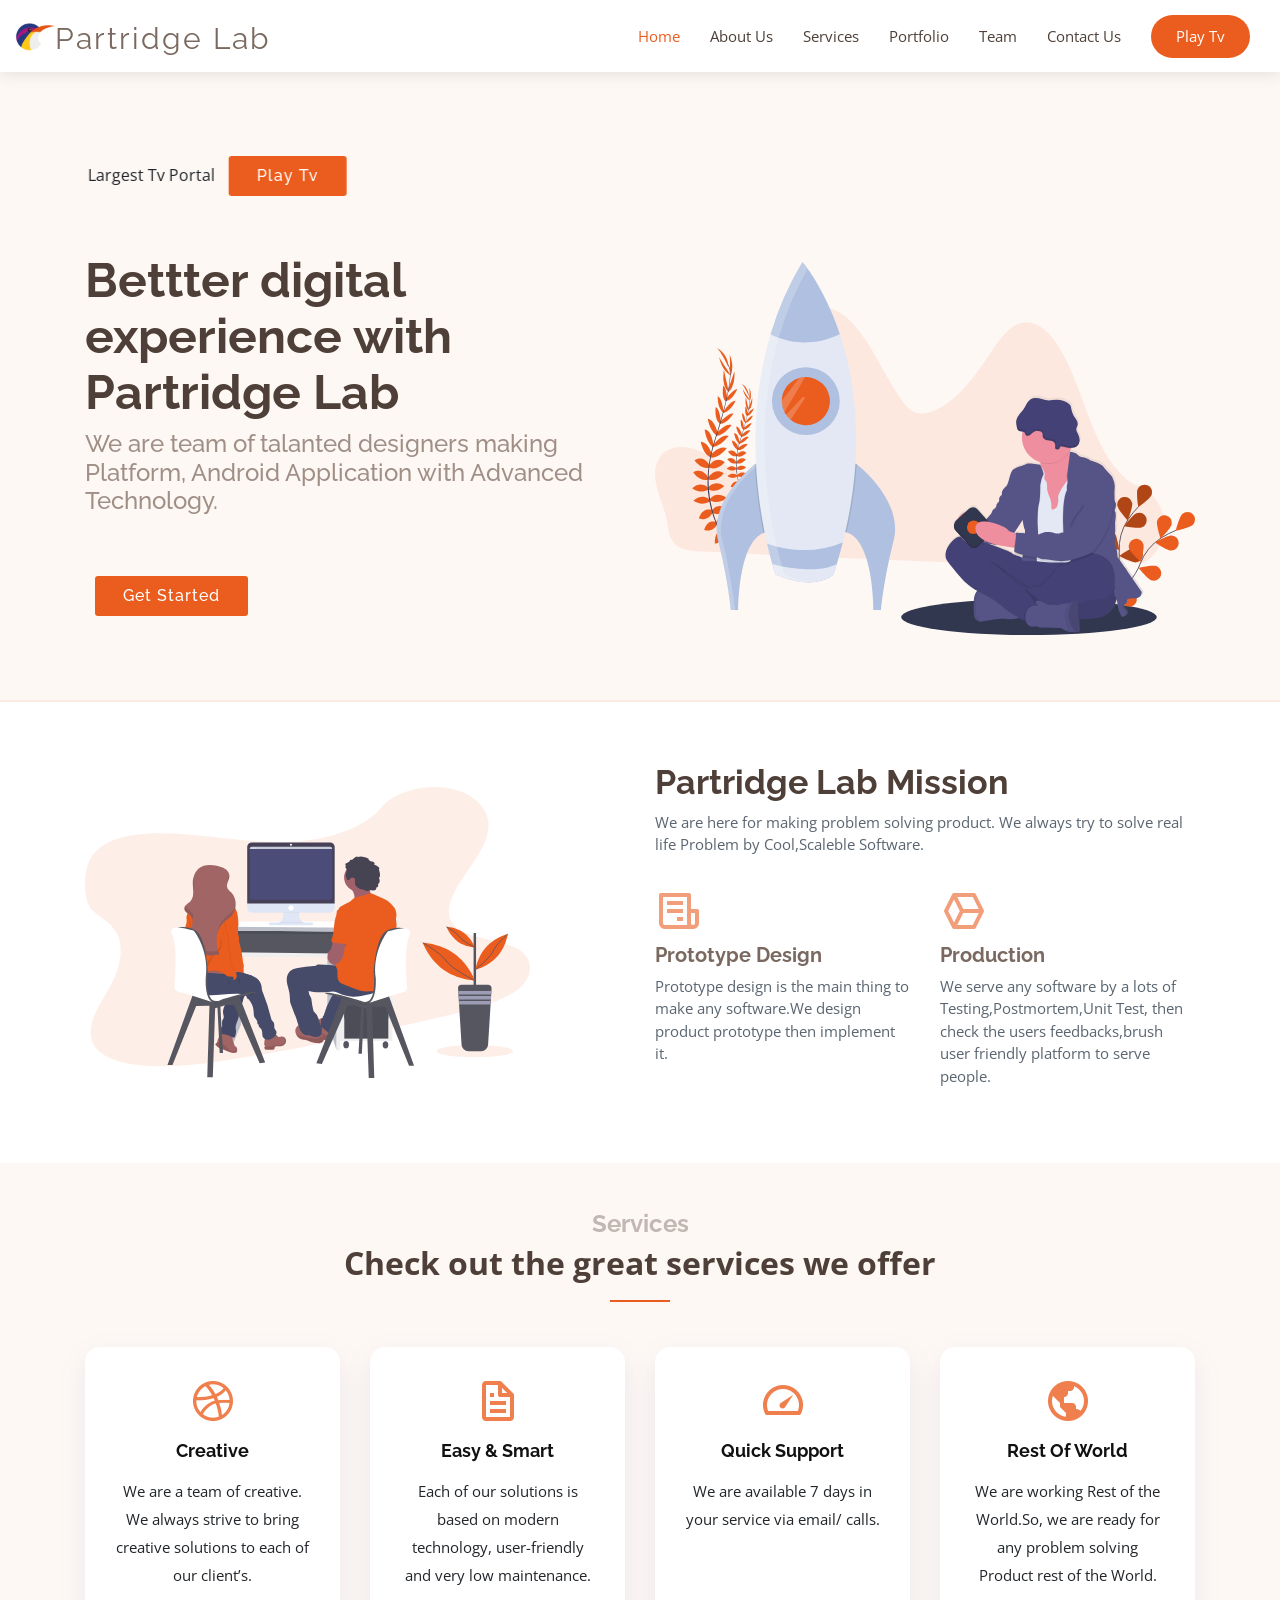
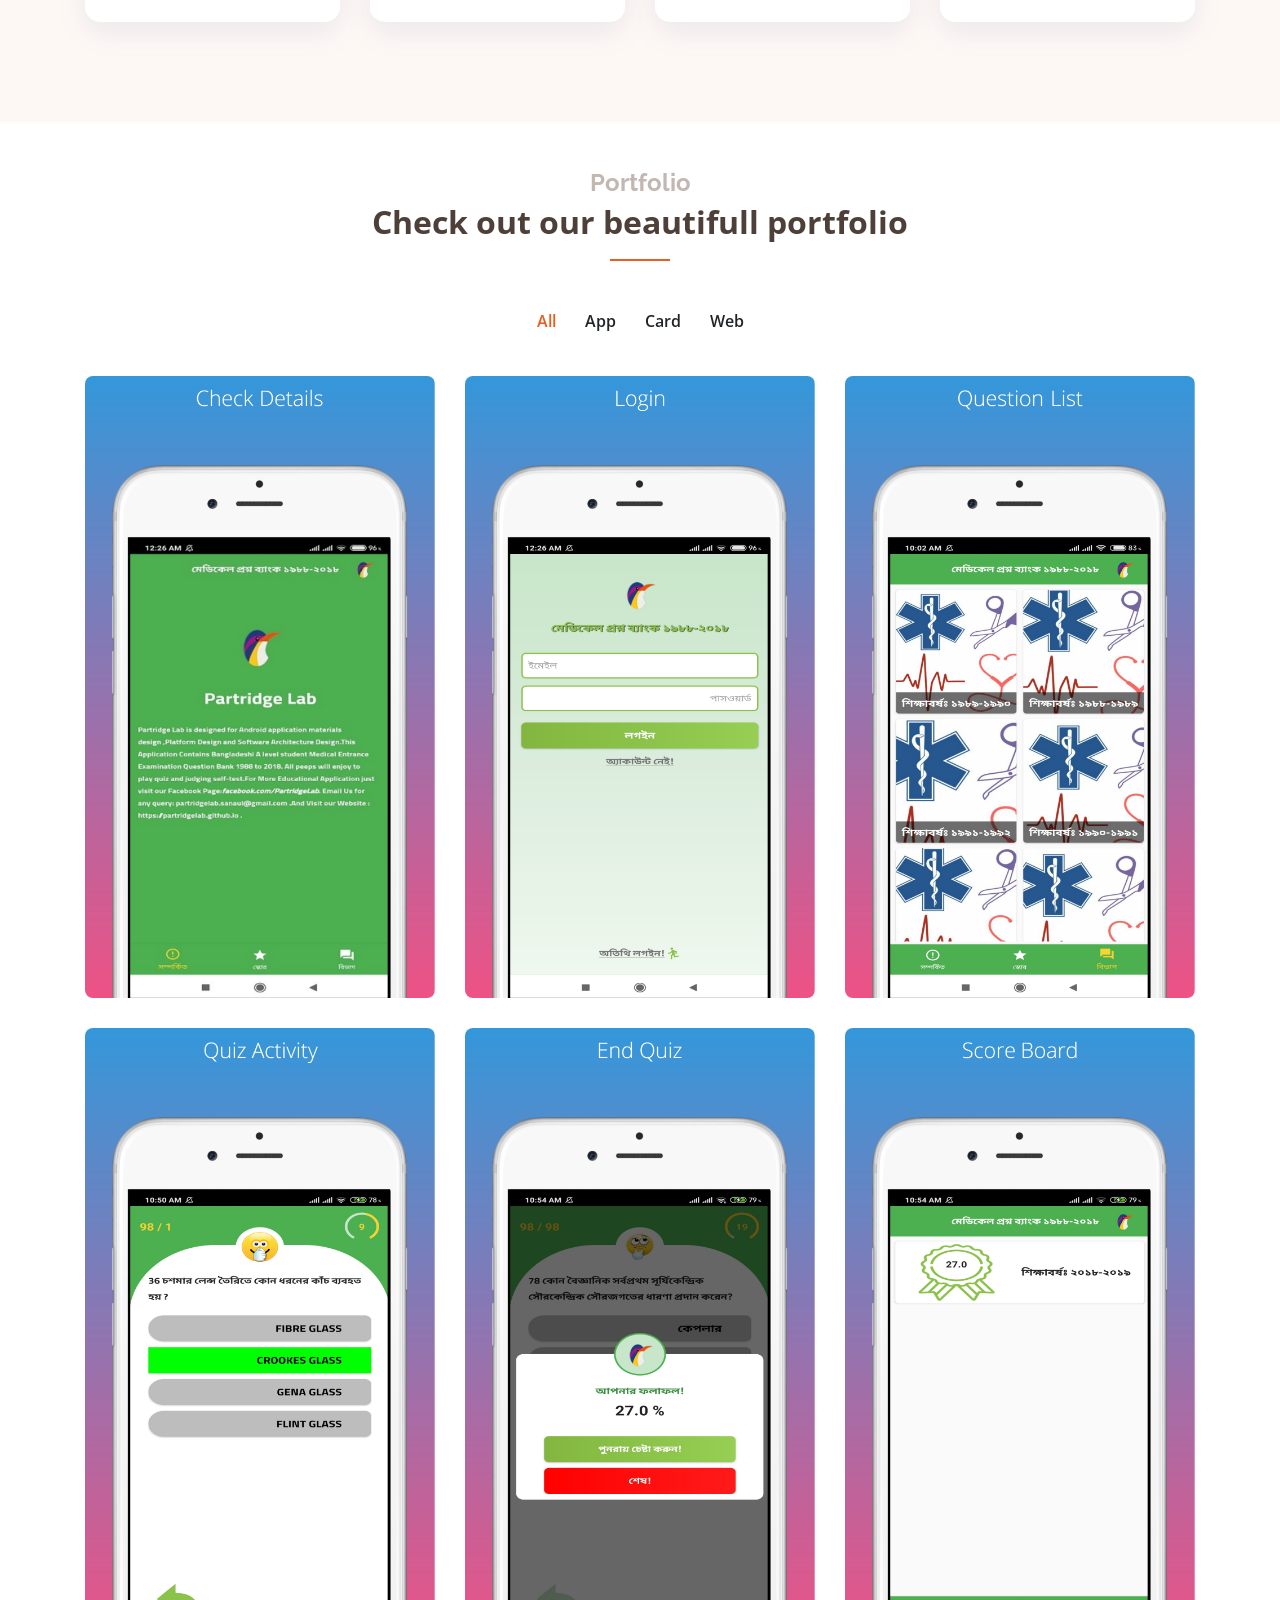
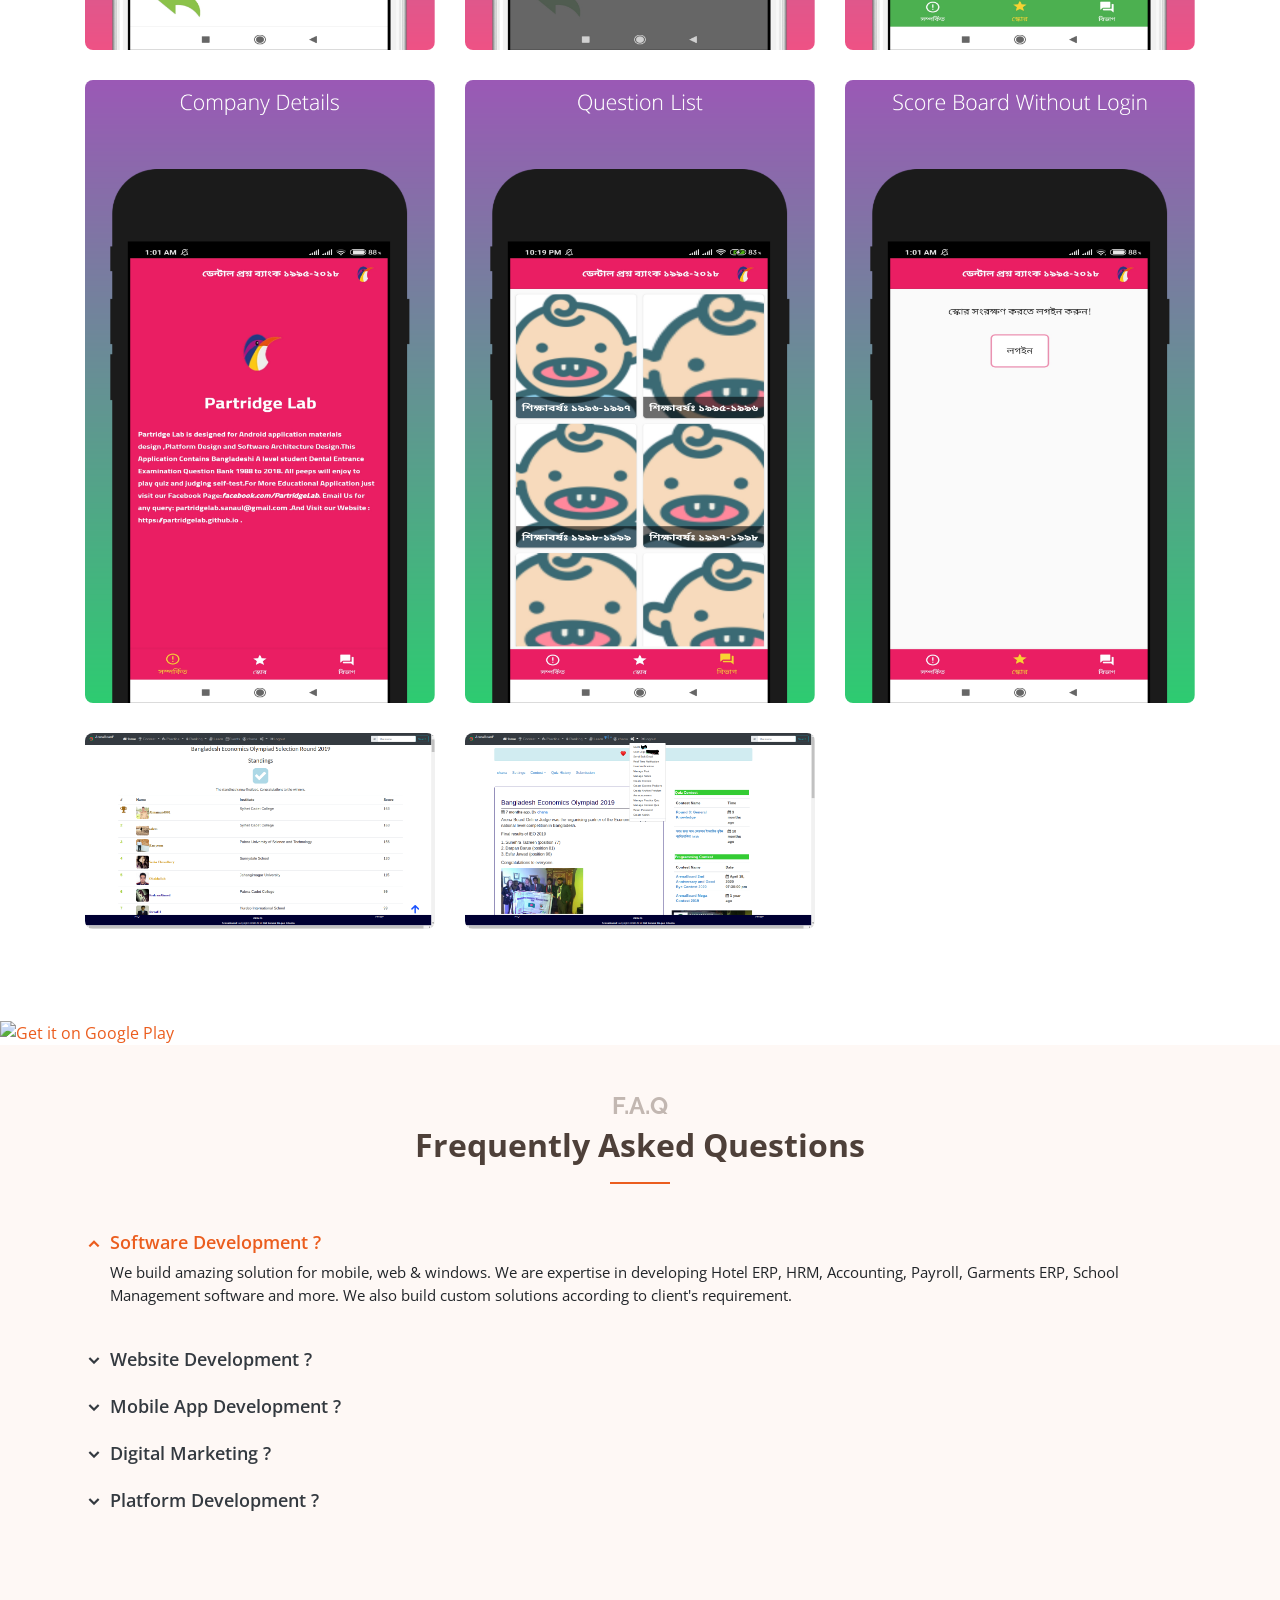
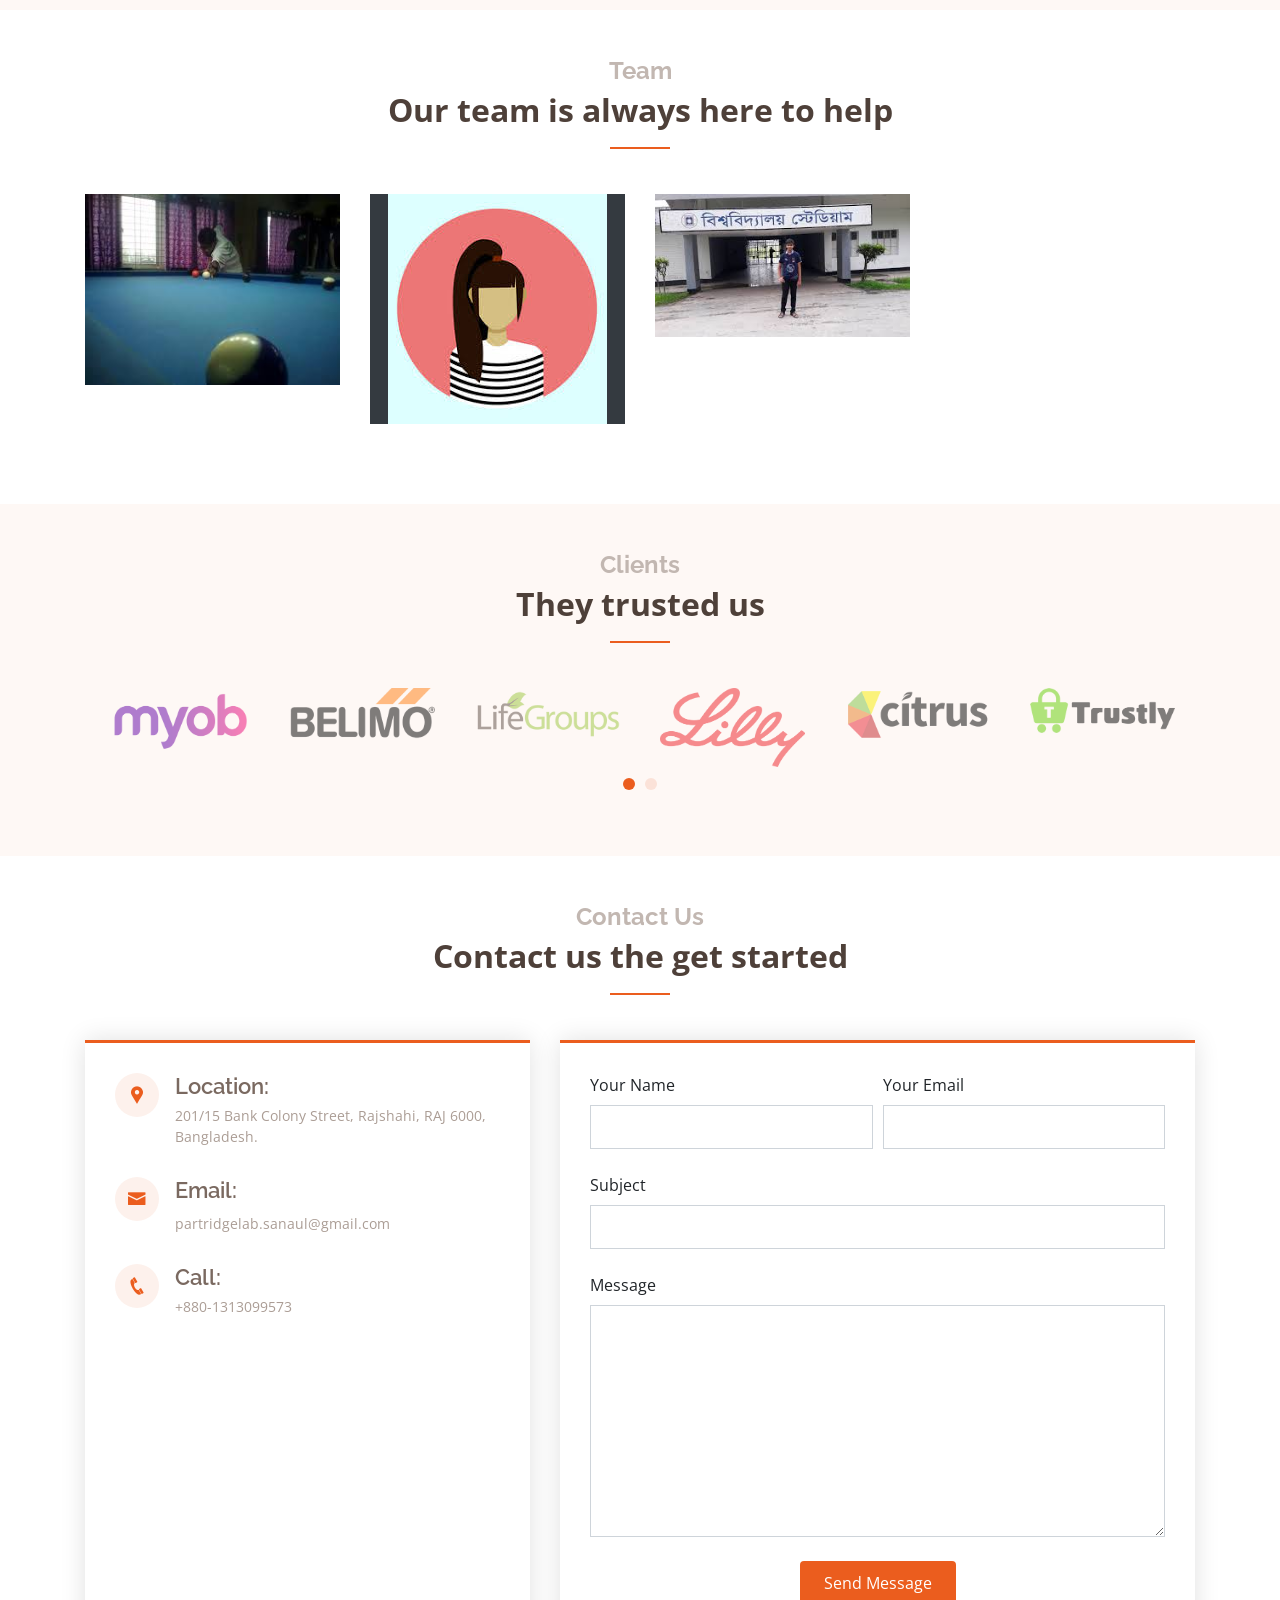
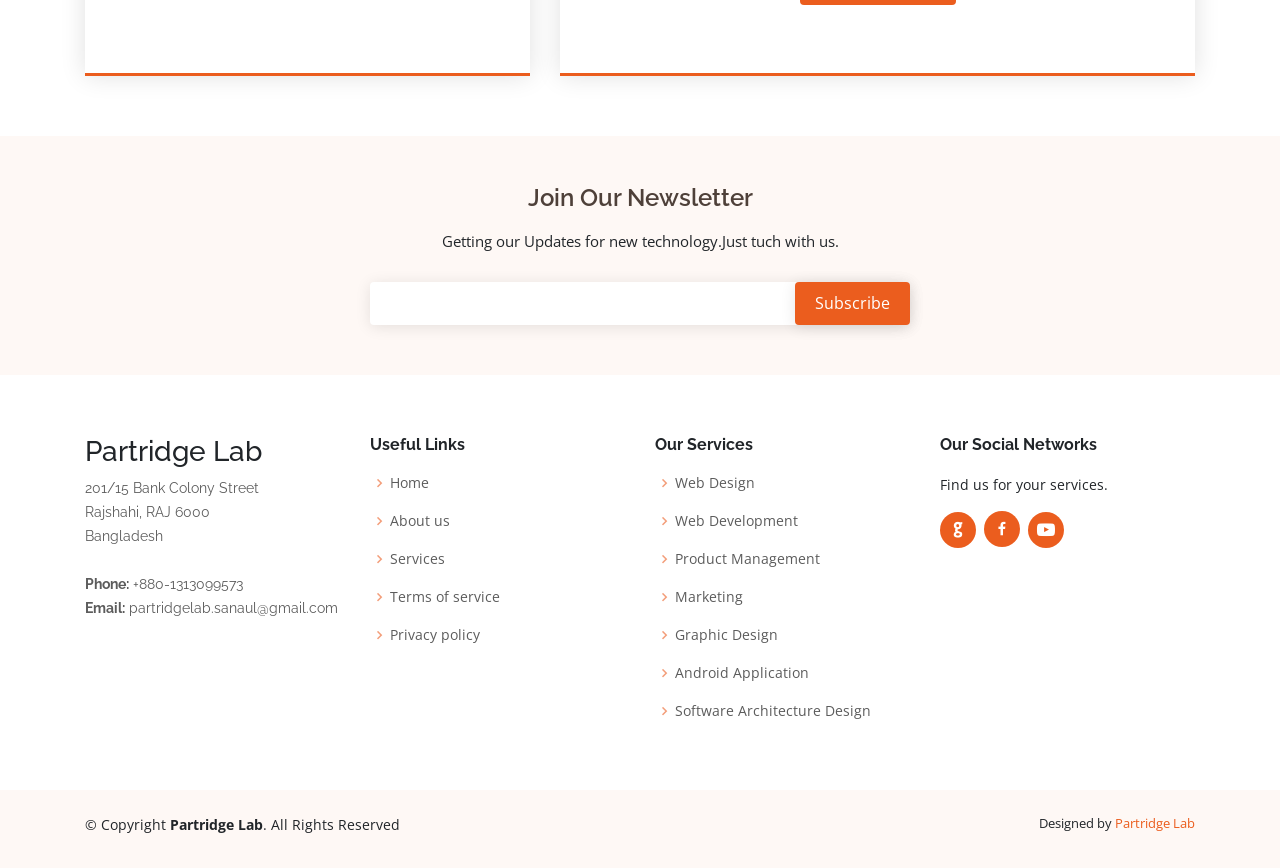
==== index.html @ d472fef0 "Update index.html" ====
<!DOCTYPE html>
<html lang="en">

<head>
  <meta charset="utf-8">
  <meta content="width=device-width, initial-scale=1.0" name="viewport">

  <title>Partridge Lab</title>
  <meta name="descriptison" content="Partridge Lab is Design for Problem Solving Product like: Platform Development,SOA Service,Prototype Design, Android & IOS Development.">
  <meta name="keywords" content="Md.Sanul Haque Shanto,sanaul,haque,shanto,Rezia salma titir,rezia,salma,titir,srijon,kumar.srijon kumar,arenaboard,Partridge,Lab,Design,Problem Solving,Product,Platform,Platform Development,SOA Service,Prototype Design,Android,IOS Development,apps,software,application,Bangladesh,usa,Graphics,Go,python">

  <!-- Favicons -->
<link rel="apple-touch-icon" sizes="57x57" href="image/apple-icon-57x57.png">
<link rel="apple-touch-icon" sizes="60x60" href="image/apple-icon-60x60.png">
<link rel="apple-touch-icon" sizes="72x72" href="image/apple-icon-72x72.png">
<link rel="apple-touch-icon" sizes="76x76" href="image/apple-icon-76x76.png">
<link rel="apple-touch-icon" sizes="114x114" href="image/apple-icon-114x114.png">
<link rel="apple-touch-icon" sizes="120x120" href="image/apple-icon-120x120.png">
<link rel="apple-touch-icon" sizes="144x144" href="image/apple-icon-144x144.png">
<link rel="apple-touch-icon" sizes="152x152" href="image/apple-icon-152x152.png">
<link rel="apple-touch-icon" sizes="180x180" href="image/apple-icon-180x180.png">
<link rel="icon" type="image/png" sizes="192x192"  href="image/android-icon-192x192.png">
<link rel="icon" type="image/png" sizes="32x32" href="image/favicon-32x32.png">
<link rel="icon" type="image/png" sizes="96x96" href="image/favicon-96x96.png">
<link rel="icon" type="image/png" sizes="16x16" href="image/favicon-16x16.png">
<link rel="manifest" href="image/manifest.json">
<meta name="msapplication-TileColor" content="#ffffff">
<meta name="msapplication-TileImage" content="image/ms-icon-144x144.png">
<meta name="theme-color" content="#ffffff">

  <!-- Google Fonts -->
  <link href="https://fonts.googleapis.com/css?family=Open+Sans:300,300i,400,400i,600,600i,700,700i|Raleway:300,300i,400,400i,600,600i,700,700i" rel="stylesheet">

  <!-- Vendor CSS Files -->
  <link href="assets/vendor/bootstrap/css/bootstrap.min.css" rel="stylesheet">
  <link href="assets/vendor/icofont/icofont.min.css" rel="stylesheet">
  <link href="assets/vendor/boxicons/css/boxicons.min.css" rel="stylesheet">
  <link href="assets/vendor/venobox/venobox.css" rel="stylesheet">
  <link href="assets/vendor/owl.carousel/assets/owl.carousel.min.css" rel="stylesheet">
  <link href="assets/vendor/aos/aos.css" rel="stylesheet">

  <!-- Template Main CSS File -->
  <link href="assets/css/style.css" rel="stylesheet">
  
  <script data-ad-client="ca-pub-6238073930776952" async src="https://pagead2.googlesyndication.com/pagead/js/adsbygoogle.js"></script>


</head>

<body>

  <!-- ======= Header ======= -->
  <header id="header" class="fixed-top">
    <div class="container-fluid d-flex">

      <div class="logo mr-auto">
        <h1 class="text-light"><a href="index.html"><img src="image/logo.png" alt="" class="img-fluid"><span>Partridge Lab</span></a></h1>

      
      </div>

      <nav class="nav-menu d-none d-lg-block">
        <ul>
          <li class="active"><a href="index.htm">Home</a></li>
          <li><a href="#about">About Us</a></li>
          <li><a href="#services">Services</a></li>
          <li><a href="#portfolio">Portfolio</a></li>
          <li><a href="#team">Team</a></li>
          <li><a href="#contact">Contact Us</a></li>

          <li class="get-started"><a href="https://partridgelab.github.io/playtv">Play Tv</a></li>
        </ul>
      </nav><!-- .nav-menu -->

    </div>
  </header><!-- End Header -->

  <!-- ======= Hero Section ======= -->
  <section id="hero" class="d-flex align-items-center">

    <div class="container">
      <marquee width="100%" direction="right" height="100px">
Online Largest Tv Portal <a href="https://partridgelab.github.io/playtv" class="btn-get-started scrollto">Play Tv</a>
</marquee>
      <div class="row">
        <div class="col-lg-6 pt-5 pt-lg-0 order-2 order-lg-1">
          <h1>Bettter digital experience with Partridge Lab</h1>
          <h2>We are team of talanted designers making Platform, Android Application with Advanced Technology.</h2>
          <a href="#about" class="btn-get-started scrollto">Get Started</a>
        </div>
        <div class="col-lg-6 order-1 order-lg-2 hero-img">
          <img src="assets/img/hero-img.svg" class="img-fluid animated" alt="">
        </div>
      </div>
    </div>

  </section><!-- End Hero -->

  <main id="main">

    <!-- ======= About Section ======= -->
    <section id="about" class="about">
      <div class="container">

        <div class="row justify-content-between">
          <div class="col-lg-5 d-flex align-items-center justify-content-center about-img">
            <img src="assets/img/about-img.svg" class="img-fluid" alt="" data-aos="zoom-in">
          </div>
          <div class="col-lg-6 pt-5 pt-lg-0">
            <h3 data-aos="fade-up">Partridge Lab Mission</h3>
            <p data-aos="fade-up" data-aos-delay="100">
              We are here for making problem solving product. We always try to solve real life Problem by Cool,Scaleble Software.
            </p>
            <div class="row">
              <div class="col-md-6" data-aos="fade-up" data-aos-delay="100">
                <i class="bx bx-receipt"></i>
                <h4>Prototype Design</h4>
                <p>Prototype design is the main thing to make any software.We design product prototype then implement it.</p>
              </div>
              <div class="col-md-6" data-aos="fade-up" data-aos-delay="200">
                <i class="bx bx-cube-alt"></i>
                <h4>Production</h4>
                <p>We serve any software by a lots of Testing,Postmortem,Unit Test, then check the users feedbacks,brush user friendly platform to serve people.</p>
              </div>
            </div>
          </div>
        </div>

      </div>
    </section><!-- End About Section -->

    <!-- ======= Services Section ======= -->
    <section id="services" class="services section-bg">
      <div class="container">

        <div class="section-title" data-aos="fade-up">
          <h2>Services</h2>
          <p>Check out the great services we offer</p>
        </div>

        <div class="row">
          <div class="col-md-6 col-lg-3 d-flex align-items-stretch" data-aos="zoom-in" data-aos-delay="100">
            <div class="icon-box">
              <div class="icon"><i class="bx bxl-dribbble"></i></div>
              <h4 class="title"><a href="">Creative</a></h4>
              <p class="description">We are a team of creative. We always strive to bring creative solutions to each of our client’s.</p>
            </div>
          </div>

          <div class="col-md-6 col-lg-3 d-flex align-items-stretch" data-aos="zoom-in" data-aos-delay="200">
            <div class="icon-box">
              <div class="icon"><i class="bx bx-file"></i></div>
              <h4 class="title"><a href="">Easy & Smart</a></h4>
              <p class="description">Each of our solutions is based on modern technology, user-friendly and very low maintenance.</p>
            </div>
          </div>

          <div class="col-md-6 col-lg-3 d-flex align-items-stretch" data-aos="zoom-in" data-aos-delay="300">
            <div class="icon-box">
              <div class="icon"><i class="bx bx-tachometer"></i></div>
              <h4 class="title"><a href="">Quick Support</a></h4>
              <p class="description">We are available 7 days in your service via email/ calls.</p>
            </div>
          </div>

          <div class="col-md-6 col-lg-3 d-flex align-items-stretch" data-aos="zoom-in" data-aos-delay="400">
            <div class="icon-box">
              <div class="icon"><i class="bx bx-world"></i></div>
              <h4 class="title"><a href="">Rest Of World</a></h4>
              <p class="description">We are working Rest of the World.So, we are ready for any problem solving Product rest of the World.</p>
            </div>
          </div>

        </div>

      </div>
    </section><!-- End Services Section -->

   <!-- ======= Portfolio Section ======= -->
    <section id="portfolio" class="portfolio">
      <div class="container">

        <div class="section-title" data-aos="fade-up">
          <h2>Portfolio</h2>
          <p>Check out our beautifull portfolio</p>
        </div>

        <div class="row" data-aos="fade-up" data-aos-delay="100">
          <div class="col-lg-12">
            <ul id="portfolio-flters">
              <li data-filter="*" class="filter-active">All</li>
              <li data-filter=".filter-app">App</li>
              <li data-filter=".filter-card">Card</li>
              <li data-filter=".filter-web">Web</li>
            </ul>
          </div>
        </div>

        <div class="row portfolio-container" data-aos="fade-up" data-aos-delay="200">

          <div class="col-lg-4 col-md-6 portfolio-item filter-app">
            <div class="portfolio-wrap">
              <img src="assets/img/portfolio/portfolio-1.png" class="img-fluid" alt="">
              <div class="portfolio-links">
                <a href="assets/img/portfolio/portfolio-1.png" data-gall="portfolioGallery" class="venobox" title="App 1"><i class="icofont-plus-circle"></i></a>
                <a href="#" title="More Details"><i class="icofont-link"></i></a>
              </div>
              <div class="portfolio-info">
                <h4>App 1</h4>
                <p>App</p>
              </div>
            </div>
          </div>

          <div class="col-lg-4 col-md-6 portfolio-item filter-app">
            <div class="portfolio-wrap">
              <img src="assets/img/portfolio/portfolio-2.png" class="img-fluid" alt="">
              <div class="portfolio-links">
                <a href="assets/img/portfolio/portfolio-2.png" data-gall="portfolioGallery" class="venobox" title="Web 3"><i class="icofont-plus-circle"></i></a>
                <a href="#" title="More Details"><i class="icofont-link"></i></a>
              </div>
              <div class="portfolio-info">
                <h4>Web 3</h4>
                <p>Web</p>
              </div>
            </div>
          </div>

          <div class="col-lg-4 col-md-6 portfolio-item filter-app">
            <div class="portfolio-wrap">
              <img src="assets/img/portfolio/portfolio-3.png" class="img-fluid" alt="">
              <div class="portfolio-links">
                <a href="assets/img/portfolio/portfolio-3.png" data-gall="portfolioGallery" class="venobox" title="App 2"><i class="icofont-plus-circle"></i></a>
                <a href="#" title="More Details"><i class="icofont-link"></i></a>
              </div>
              <div class="portfolio-info">
                <h4>App 2</h4>
                <p>App</p>
              </div>
            </div>
          </div>

          <div class="col-lg-4 col-md-6 portfolio-item filter-app">
            <div class="portfolio-wrap">
              <img src="assets/img/portfolio/portfolio-4.png" class="img-fluid" alt="">
              <div class="portfolio-links">
                <a href="assets/img/portfolio/portfolio-4.png" data-gall="portfolioGallery" class="venobox" title="Card 2"><i class="icofont-plus-circle"></i></a>
                <a href="#" title="More Details"><i class="icofont-link"></i></a>
              </div>
              <div class="portfolio-info">
                <h4>Card 2</h4>
                <p>Card</p>
              </div>
            </div>
          </div>

          <div class="col-lg-4 col-md-6 portfolio-item filter-app">
            <div class="portfolio-wrap">
              <img src="assets/img/portfolio/portfolio-5.png" class="img-fluid" alt="">
              <div class="portfolio-links">
                <a href="assets/img/portfolio/portfolio-5.png" data-gall="portfolioGallery" class="venobox" title="Web 2"><i class="icofont-plus-circle"></i></a>
                <a href="#" title="More Details"><i class="icofont-link"></i></a>
              </div>
              <div class="portfolio-info">
                <h4>Web 2</h4>
                <p>Web</p>
              </div>
            </div>
          </div>

          <div class="col-lg-4 col-md-6 portfolio-item filter-app">
            <div class="portfolio-wrap">
              <img src="assets/img/portfolio/portfolio-6.png" class="img-fluid" alt="">
              <div class="portfolio-links">
                <a href="assets/img/portfolio/portfolio-6.png" data-gall="portfolioGallery" class="venobox" title="App 3"><i class="icofont-plus-circle"></i></a>
                <a href="#" title="More Details"><i class="icofont-link"></i></a>
              </div>
              <div class="portfolio-info">
                <h4>App 3</h4>
                <p>App</p>
              </div>
            </div>
          </div>

          <div class="col-lg-4 col-md-6 portfolio-item filter-app">
            <div class="portfolio-wrap">
              <img src="assets/img/portfolio/portfolio-7.png" class="img-fluid" alt="">
              <div class="portfolio-links">
                <a href="assets/img/portfolio/portfolio-7.png" data-gall="portfolioGallery" class="venobox" title="Card 1"><i class="icofont-plus-circle"></i></a>
                <a href="#" title="More Details"><i class="icofont-link"></i></a>
              </div>
              <div class="portfolio-info">
                <h4>Card 1</h4>
                <p>Card</p>
              </div>
            </div>
          </div>

          <div class="col-lg-4 col-md-6 portfolio-item filter-app">
            <div class="portfolio-wrap">
              <img src="assets/img/portfolio/portfolio-8.png" class="img-fluid" alt="">
              <div class="portfolio-links">
                <a href="assets/img/portfolio/portfolio-8.png" data-gall="portfolioGallery" class="venobox" title="Card 3"><i class="icofont-plus-circle"></i></a>
                <a href="#" title="More Details"><i class="icofont-link"></i></a>
              </div>
              <div class="portfolio-info">
                <h4>Card 3</h4>
                <p>Card</p>
              </div>
            </div>
          </div>

          <div class="col-lg-4 col-md-6 portfolio-item filter-app">
            <div class="portfolio-wrap">
              <img src="assets/img/portfolio/portfolio-9.png" class="img-fluid" alt="">
              <div class="portfolio-links">
                <a href="assets/img/portfolio/portfolio-9.png" data-gall="portfolioGallery" class="venobox" title="Web 3"><i class="icofont-plus-circle"></i></a>
                <a href="#" title="More Details"><i class="icofont-link"></i></a>
              </div>
              <div class="portfolio-info">
                <h4>Web 3</h4>
                <p>Web</p>
              </div>
            </div>
          </div>


          <div class="col-lg-4 col-md-6 portfolio-item filter-web">
            <div class="portfolio-wrap">
              <img src="assets/img/portfolio/portfolio-10.png" class="img-fluid" alt="">
              <div class="portfolio-links">
                <a href="assets/img/portfolio/portfolio-10.png" data-gall="portfolioGallery" class="venobox" title="Web 5"><i class="icofont-plus-circle"></i></a>
                <a href="#" title="More Details"><i class="icofont-link"></i></a>
              </div>
              <div class="portfolio-info">
                <h4>Web 5</h4>
                <p>Web</p>
              </div>
            </div>
          </div>

        <div class="col-lg-4 col-md-6 portfolio-item filter-web">
            <div class="portfolio-wrap">
              <img src="assets/img/portfolio/portfolio-11.png" class="img-fluid" alt="">
              <div class="portfolio-links">
                <a href="assets/img/portfolio/portfolio-11.png" data-gall="portfolioGallery" class="venobox" title="Web 4"><i class="icofont-plus-circle"></i></a>
                <a href="#" title="More Details"><i class="icofont-link"></i></a>
              </div>
              <div class="portfolio-info">
                <h4>Web 4</h4>
                <p>Web</p>
              </div>
            </div>
          </div>




        </div>

      </div>
    </section><!-- End Portfolio Section -->

    <a href='https://play.google.com/store/apps/dev?id=9041703402969982197&pcampaignid=pcampaignidMKT-Other-global-all-co-prtnr-py-PartBadge-Mar2515-1'><img alt='Get it on Google Play' src='https://play.google.com/intl/en_us/badges/static/images/badges/en_badge_web_generic.png'/></a>

    <!-- ======= F.A.Q Section ======= -->
    <section id="faq" class="faq section-bg">
      <div class="container">

        <div class="section-title" data-aos="fade-up">
          <h2>F.A.Q</h2>
          <p>Frequently Asked Questions</p>
        </div>

        <ul class="faq-list">

          <li data-aos="fade-up" data-aos-delay="100">
            <a data-toggle="collapse" class="" href="#faq1">Software Development ?<i class="icofont-simple-up"></i></a>
            <div id="faq1" class="collapse show" data-parent=".faq-list">
              <p>
               We build amazing solution for mobile, web & windows. We are expertise in developing Hotel ERP, HRM, Accounting, Payroll, Garments ERP, School Management software and more. We also build custom solutions according to client's requirement.
              </p>
            </div>
          </li>

          <li data-aos="fade-up" data-aos-delay="200">
            <a data-toggle="collapse" href="#faq2" class="collapsed">Website Development ?<i class="icofont-simple-up"></i></a>
            <div id="faq2" class="collapse" data-parent=".faq-list">
              <p>
                We develop dynamic responsive website, raw dynamic website, different kinds of web portal and other web application with easy to use admin panel to edit images and other contents. Our scripts are SEO friendly which helps your website to rank higher. 
              </p>
            </div>
          </li>

          <li data-aos="fade-up" data-aos-delay="300">
            <a data-toggle="collapse" href="#faq3" class="collapsed">Mobile App Development ?<i class="icofont-simple-up"></i></a>
            <div id="faq3" class="collapse" data-parent=".faq-list">
              <p>
                We are reliable Mobile App Development Company. We offer professional android app development services. Our professional team of experts performs deep research and analysis to meet your requirements and expectations. We have expertise in Java,Dart,Kotlin,Python, Ruby on Rails and swift, which help you to get the perfect solution in the technology that is highly scalable and low on maintenance..
              </p>
            </div>
          </li>

          <li data-aos="fade-up" data-aos-delay="400">
            <a data-toggle="collapse" href="#faq4" class="collapsed">Digital Marketing ? <i class="icofont-simple-up"></i></a>
            <div id="faq4" class="collapse" data-parent=".faq-list">
              <p>
                Partridge Lab. offers comprehensive online marketing solutions and services to help you maximize your online presence, generate better conversions and establish long-term engagement for your business. We provide SMS Marketing, email marketing, SEO and all kind of PPC marketing.
              </p>
            </div>
          </li>

          <li data-aos="fade-up" data-aos-delay="500">
            <a data-toggle="collapse" href="#faq5" class="collapsed">Platform Development ? <i class="icofont-simple-up"></i></a>
            <div id="faq5" class="collapse" data-parent=".faq-list">
              <p>
                We are reliable Platform Development. We offer professional SOA(Service Oriented Architecture) development services. Our professional team of experts performs deep research and analysis to meet your requirements and expectations. We have expertise in Go,Java,Python, Ajax, PHP, Ruby on Rails and swift, which help you to get the perfect solution in the technology that is highly scalable and low on maintenance..
              </p>
            </div>
          </li>

        </ul>

      </div>
    </section><!-- End F.A.Q Section -->

    <!-- ======= Team Section ======= -->
    <section id="team" class="team">
      <div class="container">

        <div class="section-title" data-aos="fade-up">
          <h2>Team</h2>
          <p>Our team is always here to help</p>
        </div>

        <div class="row">

          <div class="col-xl-3 col-lg-4 col-md-6" data-aos="zoom-in" data-aos-delay="100">
            <div class="member">
              <img src="assets/img/team/team-1.jpg" class="img-fluid" alt="">
              <div class="member-info">
                <div class="member-info-content">
                  <h4>Md. Sanaul Haque Shanto</h4>
                  <span>CEO/Developer</span>
                </div>
                <div class="social">
                 <a href="mailto:ceo@arenaboard.net"><i class="icofont-email"></i></a>
                 <a href="https://md-sanaul-haque-shanto.github.io"><i class="icofont-web"></i></a>
                  <a href="https://www.facebook.com/10e18"><i class="icofont-facebook"></i></a>
                  
               <a href="https://github.com/md-sanaul-haque-shanto"><i class="icofont-github"></i></a>
                </div>
              </div>
            </div>
          </div>


           <div class="col-xl-3 col-lg-4 col-md-6" data-aos="zoom-in" data-aos-delay="100">
            <div class="member">
              <img src="assets/img/team/team-3.jpg" class="img-fluid" alt="">
              <div class="member-info">
                <div class="member-info-content">
                  <h4>Dr. Partridge</h4>
                  <span>CO</span>
                </div>
                <div class="social">
                 
              
                  
                  
                </div>
              </div>
            </div>
          </div>

          <div class="col-xl-3 col-lg-4 col-md-6" data-aos="zoom-in" data-aos-delay="200">
            <div class="member">
              <img src="assets/img/team/team-2.jpg" class="img-fluid" alt="">
              <div class="member-info">
                <div class="member-info-content">
                  <h4>Srijon Kumar</h4>
                  <span>Developer/Graphics Designer</span>
                </div>
                <div class="social">
                 <a href="mailto:srijon@arenaboard.net"><i class="icofont-email"></i></a>
                  <a href="https://www.facebook.com/srijon.noob"><i class="icofont-facebook"></i></a>
                  <a href="https://github.com/noobSrijon"><i class="icofont-github"></i></a>
                 
                </div>
              </div>
            </div>
          </div>

          

          

        </div>

      </div>
    </section><!-- End Team Section -->

    <!-- ======= Clients Section ======= -->
    <section id="clients" class="clients section-bg">
      <div class="container">

        <div class="section-title" data-aos="fade-up">
          <h2>Clients</h2>
          <p>They trusted us</p>
        </div>

        <div class="owl-carousel clients-carousel" data-aos="fade-up" data-aos-delay="100">
          <img src="assets/img/clients/client-1.png" alt="">
          <img src="assets/img/clients/client-2.png" alt="">
          <img src="assets/img/clients/client-3.png" alt="">
          <img src="assets/img/clients/client-4.png" alt="">
          <img src="assets/img/clients/client-5.png" alt="">
          <img src="assets/img/clients/client-6.png" alt="">
          <img src="assets/img/clients/client-7.png" alt="">
          <img src="assets/img/clients/client-8.png" alt="">
        </div>

      </div>
    </section><!-- End Clients Section -->

    <!-- ======= Contact Us Section ======= -->
    <section id="contact" class="contact">
      <div class="container">

        <div class="section-title" data-aos="fade-up">
          <h2>Contact Us</h2>
          <p>Contact us the get started</p>
        </div>

        <div class="row">

          <div class="col-lg-5 d-flex align-items-stretch" data-aos="fade-up" data-aos-delay="100">
            <div class="info">
              <div class="address">
                <i class="icofont-google-map"></i>
                <h4>Location:</h4>
                <p>201/15 Bank Colony Street, Rajshahi, RAJ 6000, Bangladesh.</p>
              </div>

              <div class="email">
                <i class="icofont-envelope"></i>
                <h4>Email:</h4>
                <p>partridgelab.sanaul@gmail.com</p>
              </div>

              <div class="phone">
                <i class="icofont-phone"></i>
                <h4>Call:</h4>
                <p>+880-1313099573</p>
              </div>

<iframe src="https://www.google.com/maps/embed?pb=!4v1595340163925!6m8!1m7!1se7O00R6Dj9ADOmxf0nvzpQ!2m2!1d24.37975123119579!2d88.57784564224293!3f305.15158!4f0!5f0.7820865974627469" width="400" height="300" frameborder="0" style="border:0; width: 100%; height: 290px;" allowfullscreen></iframe>


              
            </div>

          </div>

          <div class="col-lg-7 mt-5 mt-lg-0 d-flex align-items-stretch" data-aos="fade-up" data-aos-delay="200">
            <form action="forms/contact.php" method="post" role="form" class="php-email-form">
              <div class="form-row">
                <div class="form-group col-md-6">
                  <label for="name">Your Name</label>
                  <input type="text" name="name" class="form-control" id="name" data-rule="minlen:4" data-msg="Please enter at least 4 chars" />
                  <div class="validate"></div>
                </div>
                <div class="form-group col-md-6">
                  <label for="name">Your Email</label>
                  <input type="email" class="form-control" name="email" id="email" data-rule="email" data-msg="Please enter a valid email" />
                  <div class="validate"></div>
                </div>
              </div>
              <div class="form-group">
                <label for="name">Subject</label>
                <input type="text" class="form-control" name="subject" id="subject" data-rule="minlen:4" data-msg="Please enter at least 8 chars of subject" />
                <div class="validate"></div>
              </div>
              <div class="form-group">
                <label for="name">Message</label>
                <textarea class="form-control" name="message" rows="10" data-rule="required" data-msg="Please write something for us"></textarea>
                <div class="validate"></div>
              </div>
              <div class="mb-3">
                <div class="loading">Loading</div>
                <div class="error-message"></div>
                <div class="sent-message">Your message has been sent. Thank you!</div>
              </div>
              <div class="text-center"><button type="submit">Send Message</button></div>
            </form>
          </div>

        </div>

      </div>
    </section><!-- End Contact Us Section -->

  </main><!-- End #main -->

  <!-- ======= Footer ======= -->
  <footer id="footer">

    <div class="footer-newsletter" data-aos="fade-up">
      <div class="container">
        <div class="row justify-content-center">
          <div class="col-lg-6">
            <h4>Join Our Newsletter</h4>
            <p>Getting our Updates for new technology.Just tuch with us.</p>
            <form action="" method="post">
              <input type="email" name="email"><input type="submit" value="Subscribe">
            </form>
          </div>
        </div>
      </div>
    </div>

    <div class="footer-top">
      <div class="container">
        <div class="row">

          <div class="col-lg-3 col-md-6 footer-contact" data-aos="fade-up" data-aos-delay="100">
            <h3>Partridge Lab</h3>
            <p>
              201/15 Bank Colony Street <br>
              Rajshahi, RAJ 6000<br>
              Bangladesh <br><br>
              <strong>Phone:</strong> +880-1313099573<br>
              <strong>Email:</strong> partridgelab.sanaul@gmail.com<br>
            </p>
          </div>

          <div class="col-lg-3 col-md-6 footer-links" data-aos="fade-up" data-aos-delay="200">
            <h4>Useful Links</h4>
            <ul>
              <li><i class="bx bx-chevron-right"></i> <a href="#">Home</a></li>
              <li><i class="bx bx-chevron-right"></i> <a href="#">About us</a></li>
              <li><i class="bx bx-chevron-right"></i> <a href="#">Services</a></li>
              <li><i class="bx bx-chevron-right"></i> <a href="#">Terms of service</a></li>
              <li><i class="bx bx-chevron-right"></i> <a href="#">Privacy policy</a></li>
            </ul>
          </div>

          <div class="col-lg-3 col-md-6 footer-links" data-aos="fade-up" data-aos-delay="300">
            <h4>Our Services</h4>
            <ul>
              <li><i class="bx bx-chevron-right"></i> <a href="#">Web Design</a></li>
              <li><i class="bx bx-chevron-right"></i> <a href="#">Web Development</a></li>
              <li><i class="bx bx-chevron-right"></i> <a href="#">Product Management</a></li>
              <li><i class="bx bx-chevron-right"></i> <a href="#">Marketing</a></li>
              <li><i class="bx bx-chevron-right"></i> <a href="#">Graphic Design</a></li>
              <li><i class="bx bx-chevron-right"></i> <a href="#">Android Application</a></li>
              <li><i class="bx bx-chevron-right"></i> <a href="#">Software Architecture Design</a></li>
            </ul>
          </div>

          <div class="col-lg-3 col-md-6 footer-links" data-aos="fade-up" data-aos-delay="400">
            <h4>Our Social Networks</h4>
            <p>Find us for your services.</p>
            <div class="social-links mt-3">
              <a href="https://github.com/partridgelab"><i class="icofont-github"></i></a>
              <a href="https://www.facebook.com/PartridgeLab" class="facebook"><i class="bx bxl-facebook"></i></a>

             
              
              <a href="#" class="google-youtube"><i class="icofont-youtube-play"></i></a>
            </div>
          </div>

        </div>
      </div>
    </div>

    <div class="container py-4">
      <div class="copyright">
        &copy; Copyright <strong><span>Partridge Lab</span></strong>. All Rights Reserved
      </div>
      <div class="credits">
        <!-- All the links in the footer should remain intact. -->
        <!-- You can delete the links only if you purchased the pro version. -->
        <!-- Licensing information: https://bootstrapmade.com/license/ -->
        <!-- Purchase the pro version with working PHP/AJAX contact form: https://bootstrapmade.com/Partridge Lab-free-bootstrap-3-theme-for-creative/ -->
        Designed by <a href="https://partridgelab.github.io/">Partridge Lab</a>
      </div>
    </div>
  </footer><!-- End Footer -->

  <a href="#" class="back-to-top"><i class="icofont-simple-up"></i></a>

  <!-- Vendor JS Files -->
  <script src="assets/vendor/jquery/jquery.min.js"></script>
  <script src="assets/vendor/bootstrap/js/bootstrap.bundle.min.js"></script>
  <script src="assets/vendor/jquery.easing/jquery.easing.min.js"></script>
  <script src="assets/vendor/php-email-form/validate.js"></script>
  <script src="assets/vendor/isotope-layout/isotope.pkgd.min.js"></script>
  <script src="assets/vendor/venobox/venobox.min.js"></script>
  <script src="assets/vendor/owl.carousel/owl.carousel.min.js"></script>
  <script src="assets/vendor/aos/aos.js"></script>

  <!-- Template Main JS File -->
  <script src="assets/js/main.js"></script>

</body>

</html>
---- assets/vendor/venobox/venobox.css ----
/* ------ venobox.css --------*/
.vbox-overlay *, .vbox-overlay *:before, .vbox-overlay *:after{
    -webkit-backface-visibility: hidden;
    -webkit-box-sizing:border-box;
    -moz-box-sizing:border-box;
    box-sizing:border-box;
}
.vbox-overlay * { 
    -webkit-backface-visibility: visible;
    backface-visibility: visible;
}
.vbox-overlay{
    display: -webkit-flex;
    display: flex;
    -webkit-flex-direction: column;
    flex-direction: column;
    -webkit-justify-content: center;
    justify-content: center;
    -webkit-align-items: center;
    align-items: center;
    position: fixed;
    left: 0;
    top: 0;
    bottom: 0;
    right: 0;
    z-index: 999999;
}

/* ----- navigation ----- */
.vbox-title{
    width: 100%;
    height: 40px;
    float: left;
    text-align: center;
    line-height: 28px;
    font-size: 12px;
    padding: 6px 50px;
    overflow: hidden;
    position: fixed;
    display: none;
    left: 0;
    z-index: 89;
}
.vbox-close{
    cursor: pointer;
    position: fixed;
    top: -1px;
    right: 0;
    width: 50px;
    height: 40px;
    padding: 6px;
    display: block;
    background-position:10px center;
    overflow: hidden;
    font-size: 24px;
    line-height: 1;
    text-align: center;
    z-index: 99;
}
.vbox-left{
    cursor: pointer;
    position: fixed;
    left: 0;
    height: 40px;
    overflow: hidden;
    line-height: 28px;
    font-size: 12px;
    z-index: 99;
    display: flex;
    align-items:center;
}
.vbox-num{
    display: inline-block;
    margin: 6px 0 6px 15px;
}
/* ----- Social share ----- */
.vbox-share{
    line-height: 28px;
    font-size: 12px;
    overflow: hidden;
    position: fixed;
    left: 0;
    z-index: 98;
    display: flex;
    align-items:center;
    justify-content: center;
    width: 100%;
    text-align: center;
}
.vbox-share svg{
    max-height: 28px;
    width: 28px;
    z-index: 10;
    margin-left: 12px;
    margin-top: 6px;
    margin-bottom: 6px;
    vertical-align: middle;
}


/* ----- navigation ARROWS ----- */
.vbox-next, .vbox-prev{
    position: fixed;
    top: 50%;
    margin-top: -15px;
    overflow: hidden;
    cursor: pointer;
    display: block;
    width: 45px;
    height: 45px;
    z-index: 99;
}
.vbox-next span, .vbox-prev span{
    position: relative;
    width: 20px;
    height: 20px;
    border: 2px solid transparent;
    border-top-color: #B6B6B6;
    border-right-color: #B6B6B6;
    text-indent: -100px;
    position: absolute;
    top: 8px;
    display: block;
}
.vbox-prev{
    left: 15px;
}
.vbox-next{
    right: 15px;
}
.vbox-prev span{
    left: 10px;
    -ms-transform: rotate(-135deg);
    -webkit-transform: rotate(-135deg);
    transform: rotate(-135deg);
}
.vbox-next span{
    -ms-transform: rotate(45deg);
    -webkit-transform: rotate(45deg);
    transform: rotate(45deg);
    right: 10px;
}
/* ------- inline window ------ */
.vbox-inline{
    width: 420px;
    height: 315px;
    height: 70vh;
    padding: 10px;
    background: #fff;
    margin: 0 auto;
    overflow: auto;
    text-align: left;
}
/* ------- Video & iFrames window ------ */
.venoframe{
    max-width: 100%;
    width: 100%;
    border: none;
    width: 100%;
    height: 260px;
    height: 70vh;
}
.venoframe.vbvid{
    height: 260px;
}
@media (min-width: 768px) {
    .venoframe, .vbox-inline{
        width: 90%;
        height: 360px;
        height: 70vh;
    }
    .venoframe.vbvid{
        width: 640px;
        height: 360px;
    }
}
@media (min-width: 992px) {
    .venoframe, .vbox-inline{
        max-width: 1200px;
        width: 80%;
        height: 540px;
        height: 70vh;
    }
    .venoframe.vbvid{
        width: 960px;
        height: 540px;
    }
}
/* 
Please do NOT edit this part! 
or at least read this note: http://i.imgur.com/7C0ws9e.gif
*/
.vbox-open{
    overflow: hidden;
}
.vbox-container{
    position: absolute;
    left: 0;
    right: 0;
    top: 0;
    bottom: 0;
    overflow-x: hidden;
    overflow-y: scroll;
    overflow-scrolling: touch;
    -webkit-overflow-scrolling: touch;
    z-index: 20;
    max-height: 100%;

}

.vbox-content{
    text-align: center;
    float: left;
    width: 100%;
    position: relative;
    overflow: hidden;
    padding: 20px 4%;
}
.vbox-container img{
    max-width: 100%;
    height: auto;
}
.vbox-figlio{
    box-shadow: 0 0 12px rgba(0,0,0,0.19), 0 6px 6px rgba(0,0,0,0.23);
    max-width: 100%;
    text-align: initial;
}
img.vbox-figlio{
    -webkit-user-select: none;
-khtml-user-select: none;
-moz-user-select: none;
-o-user-select: none;
user-select: none;
}
.vbox-content.swipe-left{
    margin-left: -200px !important;
}
.vbox-content.swipe-right{
    margin-left: 200px !important;
}
.vbox-animated{
    webkit-transition: margin 300ms ease-out;
    transition: margin 300ms ease-out;
}

/* ---------- preloader ----------
 * SPINKIT 
 * http://tobiasahlin.com/spinkit/
-------------------------------- */
.sk-double-bounce,.sk-rotating-plane{width:40px;height:40px;margin:40px auto}.sk-rotating-plane{background-color:#333;-webkit-animation:sk-rotatePlane 1.2s infinite ease-in-out;animation:sk-rotatePlane 1.2s infinite ease-in-out}@-webkit-keyframes sk-rotatePlane{0%{-webkit-transform:perspective(120px) rotateX(0) rotateY(0);transform:perspective(120px) rotateX(0) rotateY(0)}50%{-webkit-transform:perspective(120px) rotateX(-180.1deg) rotateY(0);transform:perspective(120px) rotateX(-180.1deg) rotateY(0)}100%{-webkit-transform:perspective(120px) rotateX(-180deg) rotateY(-179.9deg);transform:perspective(120px) rotateX(-180deg) rotateY(-179.9deg)}}@keyframes sk-rotatePlane{0%{-webkit-transform:perspective(120px) rotateX(0) rotateY(0);transform:perspective(120px) rotateX(0) rotateY(0)}50%{-webkit-transform:perspective(120px) rotateX(-180.1deg) rotateY(0);transform:perspective(120px) rotateX(-180.1deg) rotateY(0)}100%{-webkit-transform:perspective(120px) rotateX(-180deg) rotateY(-179.9deg);transform:perspective(120px) rotateX(-180deg) rotateY(-179.9deg)}}.sk-double-bounce{position:relative}.sk-double-bounce .sk-child{width:100%;height:100%;border-radius:50%;background-color:#333;opacity:.6;position:absolute;top:0;left:0;-webkit-animation:sk-doubleBounce 2s infinite ease-in-out;animation:sk-doubleBounce 2s infinite ease-in-out}.sk-chasing-dots .sk-child,.sk-spinner-pulse,.sk-three-bounce .sk-child{background-color:#333;border-radius:100%}.sk-double-bounce .sk-double-bounce2{-webkit-animation-delay:-1s;animation-delay:-1s}@-webkit-keyframes sk-doubleBounce{0%,100%{-webkit-transform:scale(0);transform:scale(0)}50%{-webkit-transform:scale(1);transform:scale(1)}}@keyframes sk-doubleBounce{0%,100%{-webkit-transform:scale(0);transform:scale(0)}50%{-webkit-transform:scale(1);transform:scale(1)}}.sk-wave{margin:40px auto;width:50px;height:40px;text-align:center;font-size:10px}.sk-wave .sk-rect{background-color:#333;height:100%;width:6px;display:inline-block;-webkit-animation:sk-waveStretchDelay 1.2s infinite ease-in-out;animation:sk-waveStretchDelay 1.2s infinite ease-in-out}.sk-wave .sk-rect1{-webkit-animation-delay:-1.2s;animation-delay:-1.2s}.sk-wave .sk-rect2{-webkit-animation-delay:-1.1s;animation-delay:-1.1s}.sk-wave .sk-rect3{-webkit-animation-delay:-1s;animation-delay:-1s}.sk-wave .sk-rect4{-webkit-animation-delay:-.9s;animation-delay:-.9s}.sk-wave .sk-rect5{-webkit-animation-delay:-.8s;animation-delay:-.8s}@-webkit-keyframes sk-waveStretchDelay{0%,100%,40%{-webkit-transform:scaleY(.4);transform:scaleY(.4)}20%{-webkit-transform:scaleY(1);transform:scaleY(1)}}@keyframes sk-waveStretchDelay{0%,100%,40%{-webkit-transform:scaleY(.4);transform:scaleY(.4)}20%{-webkit-transform:scaleY(1);transform:scaleY(1)}}.sk-wandering-cubes{margin:40px auto;width:40px;height:40px;position:relative}.sk-wandering-cubes .sk-cube{background-color:#333;width:10px;height:10px;position:absolute;top:0;left:0;-webkit-animation:sk-wanderingCube 1.8s ease-in-out -1.8s infinite both;animation:sk-wanderingCube 1.8s ease-in-out -1.8s infinite both}.sk-chasing-dots,.sk-spinner-pulse{width:40px;height:40px;margin:40px auto}.sk-wandering-cubes .sk-cube2{-webkit-animation-delay:-.9s;animation-delay:-.9s}@-webkit-keyframes sk-wanderingCube{0%{-webkit-transform:rotate(0);transform:rotate(0)}25%{-webkit-transform:translateX(30px) rotate(-90deg) scale(.5);transform:translateX(30px) rotate(-90deg) scale(.5)}50%{-webkit-transform:translateX(30px) translateY(30px) rotate(-179deg);transform:translateX(30px) translateY(30px) rotate(-179deg)}50.1%{-webkit-transform:translateX(30px) translateY(30px) rotate(-180deg);transform:translateX(30px) translateY(30px) rotate(-180deg)}75%{-webkit-transform:translateX(0) translateY(30px) rotate(-270deg) scale(.5);transform:translateX(0) translateY(30px) rotate(-270deg) scale(.5)}100%{-webkit-transform:rotate(-360deg);transform:rotate(-360deg)}}@keyframes sk-wanderingCube{0%{-webkit-transform:rotate(0);transform:rotate(0)}25%{-webkit-transform:translateX(30px) rotate(-90deg) scale(.5);transform:translateX(30px) rotate(-90deg) scale(.5)}50%{-webkit-transform:translateX(30px) translateY(30px) rotate(-179deg);transform:translateX(30px) translateY(30px) rotate(-179deg)}50.1%{-webkit-transform:translateX(30px) translateY(30px) rotate(-180deg);transform:translateX(30px) translateY(30px) rotate(-180deg)}75%{-webkit-transform:translateX(0) translateY(30px) rotate(-270deg) scale(.5);transform:translateX(0) translateY(30px) rotate(-270deg) scale(.5)}100%{-webkit-transform:rotate(-360deg);transform:rotate(-360deg)}}.sk-spinner-pulse{-webkit-animation:sk-pulseScaleOut 1s infinite ease-in-out;animation:sk-pulseScaleOut 1s infinite ease-in-out}@-webkit-keyframes sk-pulseScaleOut{0%{-webkit-transform:scale(0);transform:scale(0)}100%{-webkit-transform:scale(1);transform:scale(1);opacity:0}}@keyframes sk-pulseScaleOut{0%{-webkit-transform:scale(0);transform:scale(0)}100%{-webkit-transform:scale(1);transform:scale(1);opacity:0}}.sk-chasing-dots{position:relative;text-align:center;-webkit-animation:sk-chasingDotsRotate 2s infinite linear;animation:sk-chasingDotsRotate 2s infinite linear}.sk-chasing-dots .sk-child{width:60%;height:60%;display:inline-block;position:absolute;top:0;-webkit-animation:sk-chasingDotsBounce 2s infinite ease-in-out;animation:sk-chasingDotsBounce 2s infinite ease-in-out}.sk-chasing-dots .sk-dot2{top:auto;bottom:0;-webkit-animation-delay:-1s;animation-delay:-1s}@-webkit-keyframes sk-chasingDotsRotate{100%{-webkit-transform:rotate(360deg);transform:rotate(360deg)}}@keyframes sk-chasingDotsRotate{100%{-webkit-transform:rotate(360deg);transform:rotate(360deg)}}@-webkit-keyframes sk-chasingDotsBounce{0%,100%{-webkit-transform:scale(0);transform:scale(0)}50%{-webkit-transform:scale(1);transform:scale(1)}}@keyframes sk-chasingDotsBounce{0%,100%{-webkit-transform:scale(0);transform:scale(0)}50%{-webkit-transform:scale(1);transform:scale(1)}}.sk-three-bounce{margin:40px auto;width:80px;text-align:center}.sk-three-bounce .sk-child{width:20px;height:20px;display:inline-block;-webkit-animation:sk-three-bounce 1.4s ease-in-out 0s infinite both;animation:sk-three-bounce 1.4s ease-in-out 0s infinite both}.sk-circle .sk-child:before,.sk-fading-circle .sk-circle:before{display:block;border-radius:100%;content:'';background-color:#333}.sk-three-bounce .sk-bounce1{-webkit-animation-delay:-.32s;animation-delay:-.32s}.sk-three-bounce .sk-bounce2{-webkit-animation-delay:-.16s;animation-delay:-.16s}@-webkit-keyframes sk-three-bounce{0%,100%,80%{-webkit-transform:scale(0);transform:scale(0)}40%{-webkit-transform:scale(1);transform:scale(1)}}@keyframes sk-three-bounce{0%,100%,80%{-webkit-transform:scale(0);transform:scale(0)}40%{-webkit-transform:scale(1);transform:scale(1)}}.sk-circle{margin:40px auto;width:40px;height:40px;position:relative}.sk-circle .sk-child{width:100%;height:100%;position:absolute;left:0;top:0}.sk-circle .sk-child:before{margin:0 auto;width:15%;height:15%;-webkit-animation:sk-circleBounceDelay 1.2s infinite ease-in-out both;animation:sk-circleBounceDelay 1.2s infinite ease-in-out both}.sk-circle .sk-circle2{-webkit-transform:rotate(30deg);-ms-transform:rotate(30deg);transform:rotate(30deg)}.sk-circle .sk-circle3{-webkit-transform:rotate(60deg);-ms-transform:rotate(60deg);transform:rotate(60deg)}.sk-circle .sk-circle4{-webkit-transform:rotate(90deg);-ms-transform:rotate(90deg);transform:rotate(90deg)}.sk-circle .sk-circle5{-webkit-transform:rotate(120deg);-ms-transform:rotate(120deg);transform:rotate(120deg)}.sk-circle .sk-circle6{-webkit-transform:rotate(150deg);-ms-transform:rotate(150deg);transform:rotate(150deg)}.sk-circle .sk-circle7{-webkit-transform:rotate(180deg);-ms-transform:rotate(180deg);transform:rotate(180deg)}.sk-circle .sk-circle8{-webkit-transform:rotate(210deg);-ms-transform:rotate(210deg);transform:rotate(210deg)}.sk-circle .sk-circle9{-webkit-transform:rotate(240deg);-ms-transform:rotate(240deg);transform:rotate(240deg)}.sk-circle .sk-circle10{-webkit-transform:rotate(270deg);-ms-transform:rotate(270deg);transform:rotate(270deg)}.sk-circle .sk-circle11{-webkit-transform:rotate(300deg);-ms-transform:rotate(300deg);transform:rotate(300deg)}.sk-circle .sk-circle12{-webkit-transform:rotate(330deg);-ms-transform:rotate(330deg);transform:rotate(330deg)}.sk-circle .sk-circle2:before{-webkit-animation-delay:-1.1s;animation-delay:-1.1s}.sk-circle .sk-circle3:before{-webkit-animation-delay:-1s;animation-delay:-1s}.sk-circle .sk-circle4:before{-webkit-animation-delay:-.9s;animation-delay:-.9s}.sk-circle .sk-circle5:before{-webkit-animation-delay:-.8s;animation-delay:-.8s}.sk-circle .sk-circle6:before{-webkit-animation-delay:-.7s;animation-delay:-.7s}.sk-circle .sk-circle7:before{-webkit-animation-delay:-.6s;animation-delay:-.6s}.sk-circle .sk-circle8:before{-webkit-animation-delay:-.5s;animation-delay:-.5s}.sk-circle .sk-circle9:before{-webkit-animation-delay:-.4s;animation-delay:-.4s}.sk-circle .sk-circle10:before{-webkit-animation-delay:-.3s;animation-delay:-.3s}.sk-circle .sk-circle11:before{-webkit-animation-delay:-.2s;animation-delay:-.2s}.sk-circle .sk-circle12:before{-webkit-animation-delay:-.1s;animation-delay:-.1s}@-webkit-keyframes sk-circleBounceDelay{0%,100%,80%{-webkit-transform:scale(0);transform:scale(0)}40%{-webkit-transform:scale(1);transform:scale(1)}}@keyframes sk-circleBounceDelay{0%,100%,80%{-webkit-transform:scale(0);transform:scale(0)}40%{-webkit-transform:scale(1);transform:scale(1)}}.sk-cube-grid{width:40px;height:40px;margin:40px auto}.sk-cube-grid .sk-cube{width:33.33%;height:33.33%;background-color:#333;float:left;-webkit-animation:sk-cubeGridScaleDelay 1.3s infinite ease-in-out;animation:sk-cubeGridScaleDelay 1.3s infinite ease-in-out}.sk-cube-grid .sk-cube1{-webkit-animation-delay:.2s;animation-delay:.2s}.sk-cube-grid .sk-cube2{-webkit-animation-delay:.3s;animation-delay:.3s}.sk-cube-grid .sk-cube3{-webkit-animation-delay:.4s;animation-delay:.4s}.sk-cube-grid .sk-cube4{-webkit-animation-delay:.1s;animation-delay:.1s}.sk-cube-grid .sk-cube5{-webkit-animation-delay:.2s;animation-delay:.2s}.sk-cube-grid .sk-cube6{-webkit-animation-delay:.3s;animation-delay:.3s}.sk-cube-grid .sk-cube7{-webkit-animation-delay:0ms;animation-delay:0ms}.sk-cube-grid .sk-cube8{-webkit-animation-delay:.1s;animation-delay:.1s}.sk-cube-grid .sk-cube9{-webkit-animation-delay:.2s;animation-delay:.2s}@-webkit-keyframes sk-cubeGridScaleDelay{0%,100%,70%{-webkit-transform:scale3D(1,1,1);transform:scale3D(1,1,1)}35%{-webkit-transform:scale3D(0,0,1);transform:scale3D(0,0,1)}}@keyframes sk-cubeGridScaleDelay{0%,100%,70%{-webkit-transform:scale3D(1,1,1);transform:scale3D(1,1,1)}35%{-webkit-transform:scale3D(0,0,1);transform:scale3D(0,0,1)}}.sk-fading-circle{margin:40px auto;width:40px;height:40px;position:relative}.sk-fading-circle .sk-circle{width:100%;height:100%;position:absolute;left:0;top:0}.sk-fading-circle .sk-circle:before{margin:0 auto;width:15%;height:15%;-webkit-animation:sk-circleFadeDelay 1.2s infinite ease-in-out both;animation:sk-circleFadeDelay 1.2s infinite ease-in-out both}.sk-fading-circle .sk-circle2{-webkit-transform:rotate(30deg);-ms-transform:rotate(30deg);transform:rotate(30deg)}.sk-fading-circle .sk-circle3{-webkit-transform:rotate(60deg);-ms-transform:rotate(60deg);transform:rotate(60deg)}.sk-fading-circle .sk-circle4{-webkit-transform:rotate(90deg);-ms-transform:rotate(90deg);transform:rotate(90deg)}.sk-fading-circle .sk-circle5{-webkit-transform:rotate(120deg);-ms-transform:rotate(120deg);transform:rotate(120deg)}.sk-fading-circle .sk-circle6{-webkit-transform:rotate(150deg);-ms-transform:rotate(150deg);transform:rotate(150deg)}.sk-fading-circle .sk-circle7{-webkit-transform:rotate(180deg);-ms-transform:rotate(180deg);transform:rotate(180deg)}.sk-fading-circle .sk-circle8{-webkit-transform:rotate(210deg);-ms-transform:rotate(210deg);transform:rotate(210deg)}.sk-fading-circle .sk-circle9{-webkit-transform:rotate(240deg);-ms-transform:rotate(240deg);transform:rotate(240deg)}.sk-fading-circle .sk-circle10{-webkit-transform:rotate(270deg);-ms-transform:rotate(270deg);transform:rotate(270deg)}.sk-fading-circle .sk-circle11{-webkit-transform:rotate(300deg);-ms-transform:rotate(300deg);transform:rotate(300deg)}.sk-fading-circle .sk-circle12{-webkit-transform:rotate(330deg);-ms-transform:rotate(330deg);transform:rotate(330deg)}.sk-fading-circle .sk-circle2:before{-webkit-animation-delay:-1.1s;animation-delay:-1.1s}.sk-fading-circle .sk-circle3:before{-webkit-animation-delay:-1s;animation-delay:-1s}.sk-fading-circle .sk-circle4:before{-webkit-animation-delay:-.9s;animation-delay:-.9s}.sk-fading-circle .sk-circle5:before{-webkit-animation-delay:-.8s;animation-delay:-.8s}.sk-fading-circle .sk-circle6:before{-webkit-animation-delay:-.7s;animation-delay:-.7s}.sk-fading-circle .sk-circle7:before{-webkit-animation-delay:-.6s;animation-delay:-.6s}.sk-fading-circle .sk-circle8:before{-webkit-animation-delay:-.5s;animation-delay:-.5s}.sk-fading-circle .sk-circle9:before{-webkit-animation-delay:-.4s;animation-delay:-.4s}.sk-fading-circle .sk-circle10:before{-webkit-animation-delay:-.3s;animation-delay:-.3s}.sk-fading-circle .sk-circle11:before{-webkit-animation-delay:-.2s;animation-delay:-.2s}.sk-fading-circle .sk-circle12:before{-webkit-animation-delay:-.1s;animation-delay:-.1s}@-webkit-keyframes sk-circleFadeDelay{0%,100%,39%{opacity:0}40%{opacity:1}}@keyframes sk-circleFadeDelay{0%,100%,39%{opacity:0}40%{opacity:1}}.sk-folding-cube{margin:40px auto;width:40px;height:40px;position:relative;-webkit-transform:rotateZ(45deg);transform:rotateZ(45deg)}.sk-folding-cube .sk-cube{float:left;width:50%;height:50%;position:relative;-webkit-transform:scale(1.1);-ms-transform:scale(1.1);transform:scale(1.1)}.sk-folding-cube .sk-cube:before{content:'';position:absolute;top:0;left:0;width:100%;height:100%;background-color:#333;-webkit-animation:sk-foldCubeAngle 2.4s infinite linear both;animation:sk-foldCubeAngle 2.4s infinite linear both;-webkit-transform-origin:100% 100%;-ms-transform-origin:100% 100%;transform-origin:100% 100%}.sk-folding-cube .sk-cube2{-webkit-transform:scale(1.1) rotateZ(90deg);transform:scale(1.1) rotateZ(90deg)}.sk-folding-cube .sk-cube3{-webkit-transform:scale(1.1) rotateZ(180deg);transform:scale(1.1) rotateZ(180deg)}.sk-folding-cube .sk-cube4{-webkit-transform:scale(1.1) rotateZ(270deg);transform:scale(1.1) rotateZ(270deg)}.sk-folding-cube .sk-cube2:before{-webkit-animation-delay:.3s;animation-delay:.3s}.sk-folding-cube .sk-cube3:before{-webkit-animation-delay:.6s;animation-delay:.6s}.sk-folding-cube .sk-cube4:before{-webkit-animation-delay:.9s;animation-delay:.9s}@-webkit-keyframes sk-foldCubeAngle{0%,10%{-webkit-transform:perspective(140px) rotateX(-180deg);transform:perspective(140px) rotateX(-180deg);opacity:0}25%,75%{-webkit-transform:perspective(140px) rotateX(0);transform:perspective(140px) rotateX(0);opacity:1}100%,90%{-webkit-transform:perspective(140px) rotateY(180deg);transform:perspective(140px) rotateY(180deg);opacity:0}}@keyframes sk-foldCubeAngle{0%,10%{-webkit-transform:perspective(140px) rotateX(-180deg);transform:perspective(140px) rotateX(-180deg);opacity:0}25%,75%{-webkit-transform:perspective(140px) rotateX(0);transform:perspective(140px) rotateX(0);opacity:1}100%,90%{-webkit-transform:perspective(140px) rotateY(180deg);transform:perspective(140px) rotateY(180deg);opacity:0}}
---- assets/css/style.css ----
/*--------------------------------------------------------------
# General
--------------------------------------------------------------*/
body {
  font-family: "Open Sans", sans-serif;
  color: #212529;
}

a {
  color: #eb5d1e;
}

a:hover {
  color: #ef7f4d;
  text-decoration: none;
}

h1, h2, h3, h4, h5, h6, .font-primary {
  font-family: "Raleway", sans-serif;
}

/*--------------------------------------------------------------
# Back to top button
--------------------------------------------------------------*/
.back-to-top {
  position: fixed;
  display: none;
  width: 40px;
  height: 40px;
  border-radius: 3px;
  right: 15px;
  bottom: 15px;
  background: #eb5d1e;
  color: #fff;
  transition: display 0.5s ease-in-out;
  z-index: 99999;
}

.back-to-top i {
  font-size: 24px;
  position: absolute;
  top: 8px;
  left: 8px;
}

.back-to-top:hover {
  color: #fff;
  background: #ee7843;
  transition: background 0.2s ease-in-out;
}

/*--------------------------------------------------------------
# Disable aos animation delay on mobile devices
--------------------------------------------------------------*/
@media screen and (max-width: 768px) {
  [data-aos-delay] {
    transition-delay: 0 !important;
  }
}

/*--------------------------------------------------------------
# Header
--------------------------------------------------------------*/
#header {
  height: 72px;
  transition: all 0.5s;
  z-index: 997;
  transition: all 0.5s;
  padding: 15px 0;
  background: #fff;
  box-shadow: 0px 2px 15px rgba(0, 0, 0, 0.1);
}

#header .logo h1 {
  font-size: 30px;
  margin: 0;
  padding: 6px 0;
  line-height: 1;
  font-weight: 400;
  letter-spacing: 2px;
}

#header .logo h1 a, #header .logo h1 a:hover {
  color: #7a6960;
  text-decoration: none;
}

#header .logo img {
  padding: 0;
  margin: 0;
  max-height: 40px;
}

#main {
  margin-top: 72px;
}

/*--------------------------------------------------------------
# Navigation Menu
--------------------------------------------------------------*/
/* Desktop Navigation */
.nav-menu, .nav-menu * {
  margin: 0;
  padding: 0;
  list-style: none;
}

.nav-menu > ul > li {
  position: relative;
  white-space: nowrap;
  float: left;
}

.nav-menu a {
  display: block;
  position: relative;
  color: #4e4039;
  padding: 10px 15px;
  transition: 0.3s;
  font-size: 15px;
  font-family: "Open Sans", sans-serif;
}

.nav-menu a:hover, .nav-menu .active > a, .nav-menu li:hover > a {
  color: #eb5d1e;
  text-decoration: none;
}

.nav-menu .get-started a {
  background: #eb5d1e;
  color: #fff;
  border-radius: 50px;
  margin: 0 15px;
  padding: 10px 25px;
}

.nav-menu .get-started a:hover {
  background: #ee7843;
  color: #fff;
}

.nav-menu .drop-down ul {
  display: block;
  position: absolute;
  left: 0;
  top: calc(100% - 30px);
  z-index: 99;
  opacity: 0;
  visibility: hidden;
  padding: 10px 0;
  background: #fff;
  box-shadow: 0px 0px 30px rgba(127, 137, 161, 0.25);
  transition: ease all 0.3s;
}

.nav-menu .drop-down:hover > ul {
  opacity: 1;
  top: 100%;
  visibility: visible;
}

.nav-menu .drop-down li {
  min-width: 180px;
  position: relative;
}

.nav-menu .drop-down ul a {
  padding: 10px 20px;
  font-size: 14px;
  font-weight: 500;
  text-transform: none;
  color: #3c1300;
}

.nav-menu .drop-down ul a:hover, .nav-menu .drop-down ul .active > a, .nav-menu .drop-down ul li:hover > a {
  color: #eb5d1e;
}

.nav-menu .drop-down > a:after {
  content: "\ea99";
  font-family: IcoFont;
  padding-left: 5px;
}

.nav-menu .drop-down .drop-down ul {
  top: 0;
  left: calc(100% - 30px);
}

.nav-menu .drop-down .drop-down:hover > ul {
  opacity: 1;
  top: 0;
  left: 100%;
}

.nav-menu .drop-down .drop-down > a {
  padding-right: 35px;
}

.nav-menu .drop-down .drop-down > a:after {
  content: "\eaa0";
  font-family: IcoFont;
  position: absolute;
  right: 15px;
}

@media (max-width: 1366px) {
  .nav-menu .drop-down .drop-down ul {
    left: -90%;
  }
  .nav-menu .drop-down .drop-down:hover > ul {
    left: -100%;
  }
  .nav-menu .drop-down .drop-down > a:after {
    content: "\ea9d";
  }
}

/* Mobile Navigation */
.mobile-nav {
  position: fixed;
  top: 0;
  bottom: 0;
  z-index: 9999;
  overflow-y: auto;
  left: -260px;
  width: 260px;
  padding-top: 18px;
  background: #4e4039;
  transition: 0.4s;
}

.mobile-nav * {
  margin: 0;
  padding: 0;
  list-style: none;
}

.mobile-nav a {
  display: block;
  position: relative;
  color: #fff;
  padding: 10px 20px;
  font-weight: 500;
  transition: 0.3s;
}

.mobile-nav a:hover, .mobile-nav .active > a, .mobile-nav li:hover > a {
  color: #f39e7a;
  text-decoration: none;
}

.mobile-nav .get-started a {
  background: #eb5d1e;
  color: #fff;
  border-radius: 50px;
  margin: 15px;
  padding: 10px 25px;
}

.mobile-nav .get-started a:hover {
  background: #ee7843;
  color: #fff;
}

.mobile-nav .drop-down > a:after {
  content: "\ea99";
  font-family: IcoFont;
  padding-left: 10px;
  position: absolute;
  right: 15px;
}

.mobile-nav .active.drop-down > a:after {
  content: "\eaa0";
}

.mobile-nav .drop-down > a {
  padding-right: 35px;
}

.mobile-nav .drop-down ul {
  display: none;
  overflow: hidden;
}

.mobile-nav .drop-down li {
  padding-left: 20px;
}

.mobile-nav-toggle {
  position: fixed;
  right: 15px;
  top: 22px;
  z-index: 9998;
  border: 0;
  background: none;
  font-size: 24px;
  transition: all 0.4s;
  outline: none !important;
  line-height: 1;
  cursor: pointer;
  text-align: right;
}

.mobile-nav-toggle i {
  color: #7a6960;
}

.mobile-nav-overly {
  width: 100%;
  height: 100%;
  z-index: 9997;
  top: 0;
  left: 0;
  position: fixed;
  background: rgba(78, 64, 57, 0.9);
  overflow: hidden;
  display: none;
}

.mobile-nav-active {
  overflow: hidden;
}

.mobile-nav-active .mobile-nav {
  left: 0;
}

.mobile-nav-active .mobile-nav-toggle i {
  color: #fff;
}

/*--------------------------------------------------------------
# Hero Section
--------------------------------------------------------------*/
#hero {
  width: 100%;
  height: 70vh;
  background: #fef8f5;
  border-bottom: 2px solid #fcebe3;
  margin: 72px 0 -72px 0;
}

#hero h1 {
  margin: 0 0 10px 0;
  font-size: 48px;
  font-weight: 700;
  line-height: 56px;
  color: #4e4039;
}

#hero h2 {
  color: #a08f86;
  margin-bottom: 50px;
  font-size: 24px;
}

#hero .btn-get-started {
  font-family: "Raleway", sans-serif;
  font-weight: 500;
  font-size: 16px;
  letter-spacing: 1px;
  display: inline-block;
  padding: 8px 28px;
  border-radius: 3px;
  transition: 0.5s;
  margin: 10px;
  color: #fff;
  background: #eb5d1e;
}

#hero .btn-get-started:hover {
  background: #ef7f4d;
}

#hero .animated {
  animation: up-down 2s ease-in-out infinite alternate-reverse both;
}

@media (min-width: 1024px) {
  #hero {
    background-attachment: fixed;
  }
}

@media (max-width: 991px) {
  #hero {
    height: calc(100vh - 72px);
  }
  #hero .animated {
    -webkit-animation: none;
    animation: none;
  }
  #hero .hero-img {
    text-align: center;
  }
  #hero .hero-img img {
    width: 50%;
  }
}

@media (max-width: 768px) {
  #hero h1 {
    font-size: 28px;
    line-height: 36px;
  }
  #hero h2 {
    font-size: 18px;
    line-height: 24px;
    margin-bottom: 30px;
  }
  #hero .hero-img img {
    width: 70%;
  }
}

@media (max-width: 575px) {
  #hero .hero-img img {
    width: 80%;
  }
}

@-webkit-keyframes up-down {
  0% {
    transform: translateY(10px);
  }
  100% {
    transform: translateY(-10px);
  }
}

@keyframes up-down {
  0% {
    transform: translateY(10px);
  }
  100% {
    transform: translateY(-10px);
  }
}

/*--------------------------------------------------------------
# Sections General
--------------------------------------------------------------*/
section {
  padding: 60px 0;
}

.section-bg {
  background-color: #fef8f5;
}

.section-title {
  text-align: center;
  padding-bottom: 30px;
}

.section-title h2 {
  font-size: 24px;
  font-weight: 700;
  padding-bottom: 0;
  line-height: 1px;
  margin-bottom: 15px;
  color: #c2b7b1;
}

.section-title p {
  padding-bottom: 15px;
  margin-bottom: 15px;
  position: relative;
  font-size: 32px;
  font-weight: 700;
  color: #4e4039;
}

.section-title p::after {
  content: '';
  position: absolute;
  display: block;
  width: 60px;
  height: 2px;
  background: #eb5d1e;
  bottom: 0;
  left: calc(50% - 30px);
}

/*--------------------------------------------------------------
# Breadcrumbs
--------------------------------------------------------------*/
.breadcrumbs {
  padding: 15px 0;
  background-color: #fef5f1;
  min-height: 40px;
}

.breadcrumbs h2 {
  font-size: 24px;
  font-weight: 300;
}

.breadcrumbs ol {
  display: flex;
  flex-wrap: wrap;
  list-style: none;
  padding: 0;
  margin: 0;
  font-size: 14px;
}

.breadcrumbs ol li + li {
  padding-left: 10px;
}

.breadcrumbs ol li + li::before {
  display: inline-block;
  padding-right: 10px;
  color: #6c757d;
  content: "/";
}

@media (max-width: 768px) {
  .breadcrumbs .d-flex {
    display: block !important;
  }
  .breadcrumbs ol {
    display: block;
  }
  .breadcrumbs ol li {
    display: inline-block;
  }
}

/*--------------------------------------------------------------
# About
--------------------------------------------------------------*/
.about h3 {
  font-weight: 700;
  font-size: 34px;
  color: #4e4039;
}

.about h4 {
  font-size: 20px;
  font-weight: 700;
  margin-top: 5px;
  color: #7a6960;
}

.about i {
  font-size: 48px;
  margin-top: 15px;
  color: #f39e7a;
}

.about p {
  font-size: 15px;
  color: #5a6570;
}

@media (max-width: 991px) {
  .about .about-img img {
    max-width: 70%;
  }
}

@media (max-width: 767px) {
  .about .about-img img {
    max-width: 90%;
  }
}

/*--------------------------------------------------------------
# Services
--------------------------------------------------------------*/
.services .icon-box {
  padding: 30px;
  position: relative;
  overflow: hidden;
  margin: 0  0 40px 0;
  background: #fff;
  box-shadow: 0 10px 29px 0 rgba(68, 88, 144, 0.1);
  transition: all 0.3s ease-in-out;
  border-radius: 15px;
  text-align: center;
  border-bottom: 3px solid #fff;
}

.services .icon-box:hover {
  transform: translateY(-5px);
  border-color: #ef7f4d;
}

.services .icon i {
  font-size: 48px;
  line-height: 1;
  margin-bottom: 15px;
  color: #ef7f4d;
}

.services .title {
  font-weight: 700;
  margin-bottom: 15px;
  font-size: 18px;
}

.services .title a {
  color: #111;
}

.services .description {
  font-size: 15px;
  line-height: 28px;
  margin-bottom: 0;
}

/*--------------------------------------------------------------
# Portfolio
--------------------------------------------------------------*/
.portfolio .portfolio-item {
  margin-bottom: 30px;
}

.portfolio #portfolio-flters {
  padding: 0;
  margin: 0 0 35px 0;
  list-style: none;
  text-align: center;
}

.portfolio #portfolio-flters li {
  cursor: pointer;
  margin: 0 15px 15px 0;
  display: inline-block;
  padding: 5px;
  font-size: 16px;
  font-weight: 600;
  line-height: 20px;
  color: #212529;
  margin-bottom: 5px;
  transition: all 0.3s ease-in-out;
}

.portfolio #portfolio-flters li:hover, .portfolio #portfolio-flters li.filter-active {
  color: #eb5d1e;
}

.portfolio #portfolio-flters li:last-child {
  margin-right: 0;
}

.portfolio .portfolio-wrap {
  transition: 0.3s;
  position: relative;
  overflow: hidden;
  border-radius: 8px;
  z-index: 1;
}

.portfolio .portfolio-wrap::before {
  content: "";
  background: rgba(122, 105, 96, 0.6);
  position: absolute;
  left: 100%;
  right: 0;
  top: 0;
  bottom: 0;
  transition: all ease-in-out 0.3s;
  z-index: 2;
}

.portfolio .portfolio-wrap img {
  transition: 0.3s;
  position: relative;
  z-index: 1;
}

.portfolio .portfolio-wrap .portfolio-links {
  opacity: 0;
  left: 0;
  right: 0;
  top: calc(50% - 32px);
  text-align: center;
  z-index: 3;
  position: absolute;
  transition: all ease-in-out 0.3s;
}

.portfolio .portfolio-wrap .portfolio-links a {
  color: #eb5d1e;
  margin: 0 4px;
  font-size: 18px;
  line-height: 1;
  background-color: #fff;
  padding-top: 6px;
  padding-right: 1px;
  border-radius: 50px;
  text-align: center;
  width: 32px;
  height: 32px;
  display: inline-block;
  transition: 0.3s;
}

.portfolio .portfolio-wrap .portfolio-links a i {
  line-height: 1;
}

.portfolio .portfolio-wrap .portfolio-links a:hover {
  background: #eb5d1e;
  color: #fff;
}

.portfolio .portfolio-wrap .portfolio-info {
  opacity: 0;
  position: absolute;
  bottom: -20px;
  left: 0;
  right: 0;
  text-align: center;
  z-index: 3;
  transition: all ease-in-out 0.3s;
}

.portfolio .portfolio-wrap .portfolio-info h4 {
  font-size: 20px;
  color: #fff;
  font-weight: 600;
}

.portfolio .portfolio-wrap .portfolio-info p {
  color: #ffffff;
  font-size: 14px;
  text-transform: uppercase;
}

.portfolio .portfolio-wrap:hover::before {
  left: 0;
}

.portfolio .portfolio-wrap:hover .portfolio-links {
  opacity: 1;
  top: calc(50% - 16px);
}

.portfolio .portfolio-wrap:hover .portfolio-info {
  opacity: 1;
  bottom: 0;
}

/*--------------------------------------------------------------
# Portfolio Details
--------------------------------------------------------------*/
.portfolio-details {
  padding-top: 30px;
}

.portfolio-details .portfolio-details-container {
  position: relative;
}

.portfolio-details .portfolio-details-carousel {
  position: relative;
  z-index: 1;
}

.portfolio-details .portfolio-details-carousel .owl-nav, .portfolio-details .portfolio-details-carousel .owl-dots {
  margin-top: 5px;
  text-align: left;
}

.portfolio-details .portfolio-details-carousel .owl-dot {
  display: inline-block;
  margin: 0 10px 0 0;
  width: 12px;
  height: 12px;
  border-radius: 50%;
  background-color: #ddd !important;
}

.portfolio-details .portfolio-details-carousel .owl-dot.active {
  background-color: #eb5d1e !important;
}

.portfolio-details .portfolio-info {
  padding: 30px;
  position: absolute;
  right: 0;
  bottom: -70px;
  background: #fff;
  box-shadow: 0px 2px 15px rgba(0, 0, 0, 0.1);
  z-index: 2;
}

.portfolio-details .portfolio-info h3 {
  font-size: 22px;
  font-weight: 700;
  margin-bottom: 20px;
  padding-bottom: 20px;
  border-bottom: 1px solid #eee;
}

.portfolio-details .portfolio-info ul {
  list-style: none;
  padding: 0;
  font-size: 15px;
}

.portfolio-details .portfolio-info ul li + li {
  margin-top: 10px;
}

.portfolio-details .portfolio-description {
  padding-top: 50px;
}

.portfolio-details .portfolio-description h2 {
  width: 50%;
  font-size: 26px;
  font-weight: 700;
  margin-bottom: 20px;
}

.portfolio-details .portfolio-description p {
  padding: 0 0 0 0;
}

@media (max-width: 768px) {
  .portfolio-details .portfolio-description h2 {
    width: 100%;
  }
  .portfolio-details .portfolio-info {
    position: static;
    margin-top: 30px;
  }
}

/*--------------------------------------------------------------
# F.A.Q
--------------------------------------------------------------*/
.faq {
  padding: 60px 0;
}

.faq .faq-list {
  padding: 0;
  list-style: none;
}

.faq .faq-list li {
  padding: 0 0 20px 25px;
}

.faq .faq-list a {
  display: block;
  position: relative;
  font-family: #eb5d1e;
  font-size: 18px;
  font-weight: 600;
  color: #eb5d1e;
}

.faq .faq-list i {
  font-size: 18px;
  position: absolute;
  left: -25px;
  top: 6px;
}

.faq .faq-list p {
  padding-top: 5px;
  margin-bottom: 20px;
  font-size: 15px;
}

.faq .faq-list a.collapse {
  color: #eb5d1e;
}

.faq .faq-list a.collapsed {
  color: #343a40;
}

.faq .faq-list a.collapsed:hover {
  color: #eb5d1e;
}

.faq .faq-list a.collapsed i::before {
  content: "\eab2" !important;
}

/*--------------------------------------------------------------
# Team
--------------------------------------------------------------*/
.team {
  background: #fff;
  padding: 60px 0;
}

.team .member {
  text-align: center;
  margin-bottom: 20px;
  background: #343a40;
  position: relative;
  overflow: hidden;
}

.team .member .member-info {
  opacity: 0;
  position: absolute;
  bottom: 0;
  top: 0;
  left: 0;
  right: 0;
  transition: 0.2s;
}

.team .member .member-info-content {
  position: absolute;
  left: 50px;
  right: 0;
  bottom: 0;
  transition: bottom 0.4s;
}

.team .member .member-info-content h4 {
  font-weight: 700;
  margin-bottom: 2px;
  font-size: 18px;
  color: #fff;
}

.team .member .member-info-content span {
  font-style: italic;
  display: block;
  font-size: 13px;
  color: #fff;
}

.team .member .social {
  position: absolute;
  left: -50px;
  top: 0;
  bottom: 0;
  width: 50px;
  transition: left ease-in-out 0.3s;
  background: rgba(78, 64, 57, 0.6);
  text-align: center;
}

.team .member .social a {
  transition: color 0.3s;
  display: block;
  color: #fff;
  margin-top: 15px;
}

.team .member .social a:hover {
  color: #eb5d1e;
}

.team .member .social i {
  font-size: 18px;
  margin: 0 2px;
}

.team .member:hover .member-info {
  background: linear-gradient(0deg, rgba(78, 64, 57, 0.95) 0%, rgba(78, 64, 57, 0.95) 15%, rgba(255, 255, 255, 0) 100%);
  opacity: 1;
  transition: 0.4s;
}

.team .member:hover .member-info-content {
  bottom: 30px;
  transition: bottom 0.4s;
}

.team .member:hover .social {
  left: 0;
  transition: left ease-in-out 0.3s;
}

/*--------------------------------------------------------------
# Clients
--------------------------------------------------------------*/
.clients .owl-item {
  display: flex;
  justify-content: center;
  align-items: center;
  padding: 0 20px;
}

.clients .owl-item img {
  height: 80%;
  opacity: 0.5;
  transition: 0.3s;
}

.clients .owl-item img:hover {
  opacity: 1;
}

.clients .owl-nav, .clients .owl-dots {
  margin-top: 5px;
  text-align: center;
}

.clients .owl-dot {
  display: inline-block;
  margin: 0 5px;
  width: 12px;
  height: 12px;
  border-radius: 50%;
  background-color: #fbe2d8 !important;
}

.clients .owl-dot.active {
  background-color: #eb5d1e !important;
}

/*--------------------------------------------------------------
# Contact Us
--------------------------------------------------------------*/
.contact .info {
  border-top: 3px solid #eb5d1e;
  border-bottom: 3px solid #eb5d1e;
  padding: 30px;
  background: #fff;
  width: 100%;
  box-shadow: 0 0 24px 0 rgba(0, 0, 0, 0.12);
}

.contact .info i {
  font-size: 20px;
  color: #eb5d1e;
  float: left;
  width: 44px;
  height: 44px;
  background: #fdf1ec;
  display: flex;
  justify-content: center;
  align-items: center;
  border-radius: 50px;
  transition: all 0.3s ease-in-out;
}

.contact .info h4 {
  padding: 0 0 0 60px;
  font-size: 22px;
  font-weight: 600;
  margin-bottom: 5px;
  color: #7a6960;
}

.contact .info p {
  padding: 0 0 10px 60px;
  margin-bottom: 20px;
  font-size: 14px;
  color: #ab9d95;
}

.contact .info .email p {
  padding-top: 5px;
}

.contact .info .social-links {
  padding-left: 60px;
}

.contact .info .social-links a {
  font-size: 18px;
  display: inline-block;
  background: #333;
  color: #fff;
  line-height: 1;
  padding: 8px 0;
  border-radius: 50%;
  text-align: center;
  width: 36px;
  height: 36px;
  transition: 0.3s;
  margin-right: 10px;
}

.contact .info .social-links a:hover {
  background: #eb5d1e;
  color: #fff;
}

.contact .info .email:hover i, .contact .info .address:hover i, .contact .info .phone:hover i {
  background: #eb5d1e;
  color: #fff;
}

.contact .php-email-form {
  width: 100%;
  border-top: 3px solid #eb5d1e;
  border-bottom: 3px solid #eb5d1e;
  padding: 30px;
  background: #fff;
  box-shadow: 0 0 24px 0 rgba(0, 0, 0, 0.12);
}

.contact .php-email-form .form-group {
  padding-bottom: 8px;
}

.contact .php-email-form .validate {
  display: none;
  color: red;
  margin: 0;
  font-weight: 400;
  font-size: 13px;
}

.contact .php-email-form .error-message {
  display: none;
  color: #fff;
  background: #ed3c0d;
  text-align: left;
  padding: 15px;
  font-weight: 600;
}

.contact .php-email-form .error-message br + br {
  margin-top: 25px;
}

.contact .php-email-form .sent-message {
  display: none;
  color: #fff;
  background: #18d26e;
  text-align: center;
  padding: 15px;
  font-weight: 600;
}

.contact .php-email-form .loading {
  display: none;
  background: #fff;
  text-align: center;
  padding: 15px;
}

.contact .php-email-form .loading:before {
  content: "";
  display: inline-block;
  border-radius: 50%;
  width: 24px;
  height: 24px;
  margin: 0 10px -6px 0;
  border: 3px solid #18d26e;
  border-top-color: #eee;
  -webkit-animation: animate-loading 1s linear infinite;
  animation: animate-loading 1s linear infinite;
}

.contact .php-email-form input, .contact .php-email-form textarea {
  border-radius: 0;
  box-shadow: none;
  font-size: 14px;
}

.contact .php-email-form input {
  height: 44px;
}

.contact .php-email-form textarea {
  padding: 10px 12px;
}

.contact .php-email-form button[type="submit"] {
  background: #eb5d1e;
  border: 0;
  padding: 10px 24px;
  color: #fff;
  transition: 0.4s;
  border-radius: 4px;
}

.contact .php-email-form button[type="submit"]:hover {
  background: #ef7f4d;
}

@-webkit-keyframes animate-loading {
  0% {
    transform: rotate(0deg);
  }
  100% {
    transform: rotate(360deg);
  }
}

@keyframes animate-loading {
  0% {
    transform: rotate(0deg);
  }
  100% {
    transform: rotate(360deg);
  }
}

/*--------------------------------------------------------------
# Footer
--------------------------------------------------------------*/
#footer {
  background: #fff;
  padding: 0 0 30px 0;
  color: #212529;
  font-size: 14px;
  background: #fef8f5;
}

#footer .footer-newsletter {
  padding: 50px 0;
  background: #fef8f5;
  text-align: center;
  font-size: 15px;
}

#footer .footer-newsletter h4 {
  font-size: 24px;
  margin: 0 0 20px 0;
  padding: 0;
  line-height: 1;
  font-weight: 600;
  color: #4e4039;
}

#footer .footer-newsletter form {
  margin-top: 30px;
  background: #fff;
  padding: 6px 10px;
  position: relative;
  border-radius: 4px;
  box-shadow: 0px 2px 15px rgba(0, 0, 0, 0.1);
  text-align: left;
}

#footer .footer-newsletter form input[type="email"] {
  border: 0;
  padding: 4px 4px;
  width: calc(100% - 100px);
}

#footer .footer-newsletter form input[type="submit"] {
  position: absolute;
  top: 0;
  right: 0;
  bottom: 0;
  border: 0;
  background: none;
  font-size: 16px;
  padding: 0 20px;
  background: #eb5d1e;
  color: #fff;
  transition: 0.3s;
  border-radius: 4px;
  box-shadow: 0px 2px 15px rgba(0, 0, 0, 0.1);
}

#footer .footer-newsletter form input[type="submit"]:hover {
  background: #c54811;
}

#footer .footer-top {
  padding: 60px 0 30px 0;
  background: #fff;
}

#footer .footer-top .footer-contact {
  margin-bottom: 30px;
}

#footer .footer-top .footer-contact h4 {
  font-size: 22px;
  margin: 0 0 30px 0;
  padding: 2px 0 2px 0;
  line-height: 1;
  font-weight: 700;
}

#footer .footer-top .footer-contact p {
  font-size: 14px;
  line-height: 24px;
  margin-bottom: 0;
  font-family: "Raleway", sans-serif;
  color: #5c5c5c;
}

#footer .footer-top h4 {
  font-size: 16px;
  font-weight: bold;
  color: #212529;
  position: relative;
  padding-bottom: 12px;
}

#footer .footer-top .footer-links {
  margin-bottom: 30px;
}

#footer .footer-top .footer-links ul {
  list-style: none;
  padding: 0;
  margin: 0;
}

#footer .footer-top .footer-links ul i {
  padding-right: 2px;
  color: #f39e7a;
  font-size: 18px;
  line-height: 1;
}

#footer .footer-top .footer-links ul li {
  padding: 10px 0;
  display: flex;
  align-items: center;
}

#footer .footer-top .footer-links ul li:first-child {
  padding-top: 0;
}

#footer .footer-top .footer-links ul a {
  color: #5c5c5c;
  transition: 0.3s;
  display: inline-block;
  line-height: 1;
}

#footer .footer-top .footer-links ul a:hover {
  text-decoration: none;
  color: #eb5d1e;
}

#footer .footer-top .social-links a {
  font-size: 18px;
  display: inline-block;
  background: #eb5d1e;
  color: #fff;
  line-height: 1;
  padding: 8px 0;
  margin-right: 4px;
  border-radius: 50%;
  text-align: center;
  width: 36px;
  height: 36px;
  transition: 0.3s;
}

#footer .footer-top .social-links a:hover {
  background: #ef7f4d;
  color: #fff;
  text-decoration: none;
}

#footer .copyright {
  text-align: center;
  float: left;
}

#footer .credits {
  float: right;
  text-align: center;
  font-size: 13px;
  color: #212529;
}

#footer .credits a {
  color: #eb5d1e;
}

@media (max-width: 575px) {
  #footer .copyright, #footer .credits {
    float: none;
    -moz-text-align-last: center;
    text-align-last: center;
    padding: 3px 0;
  }
}
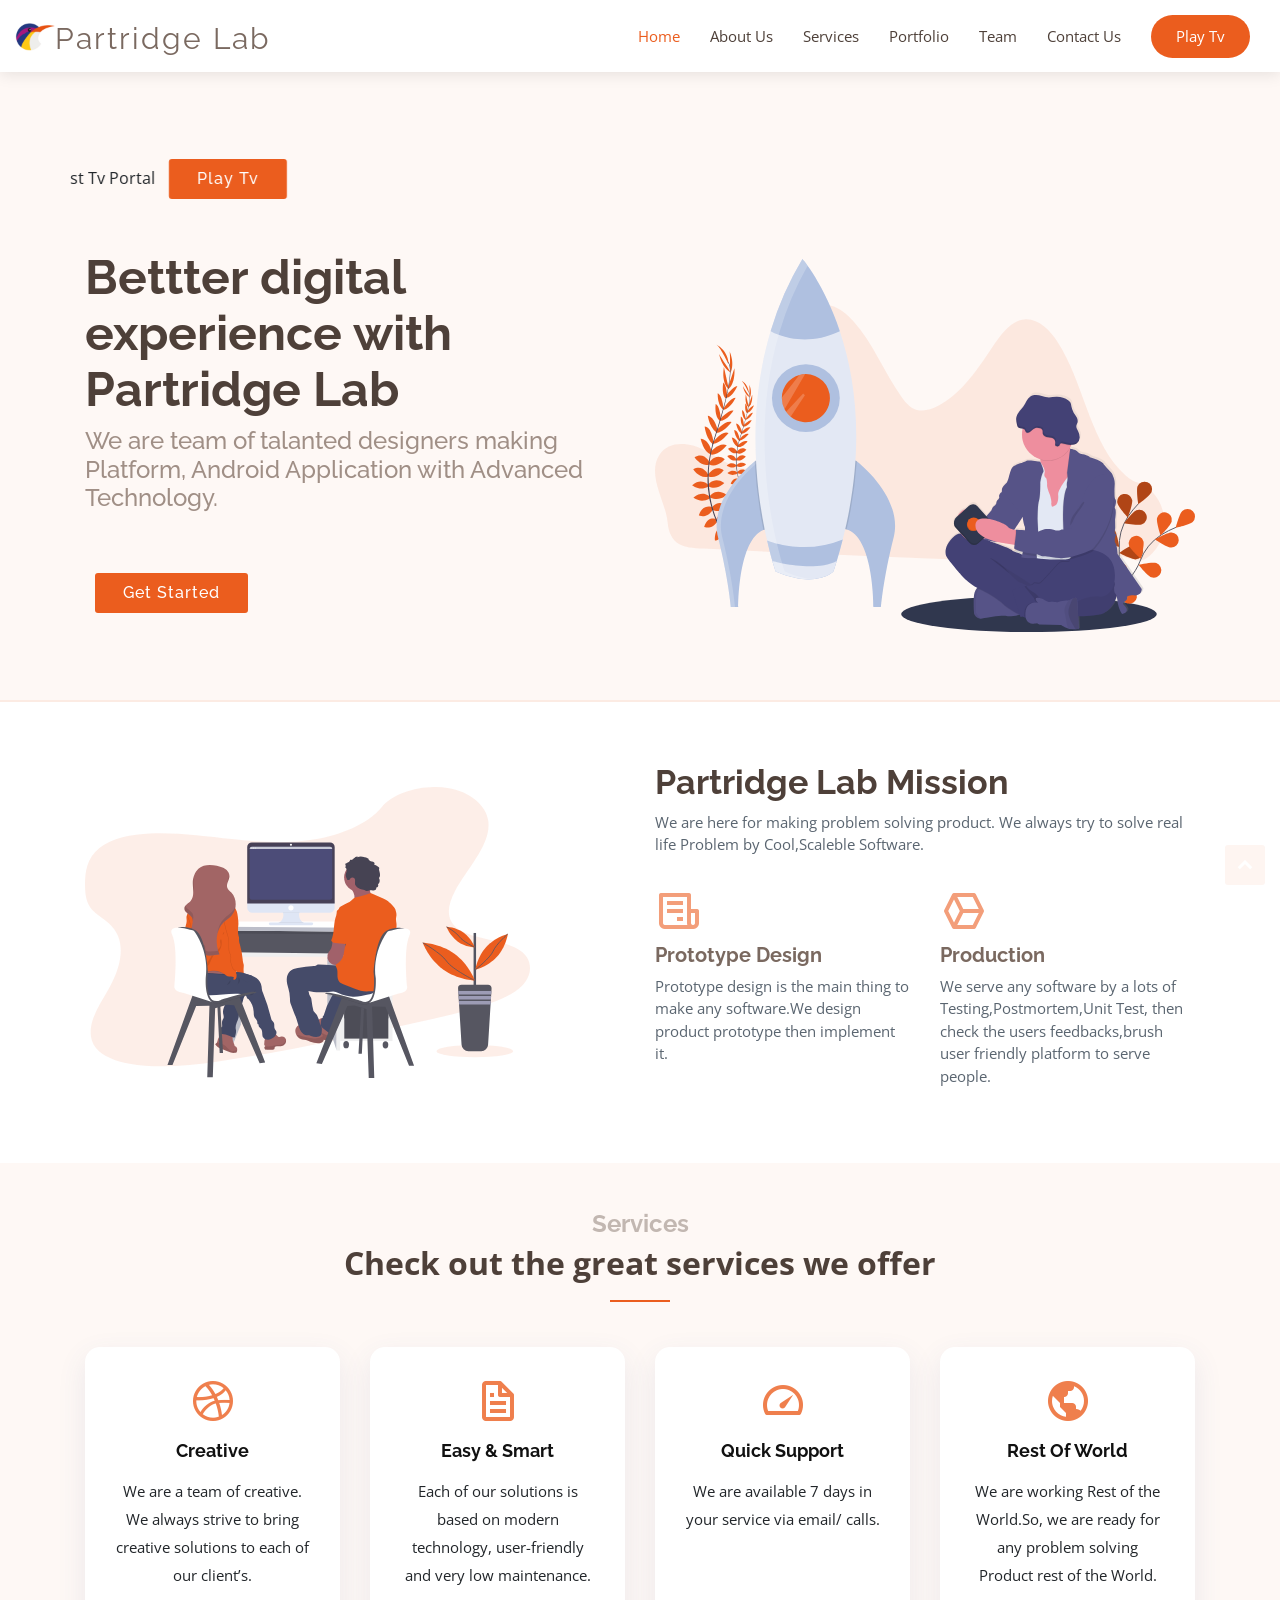
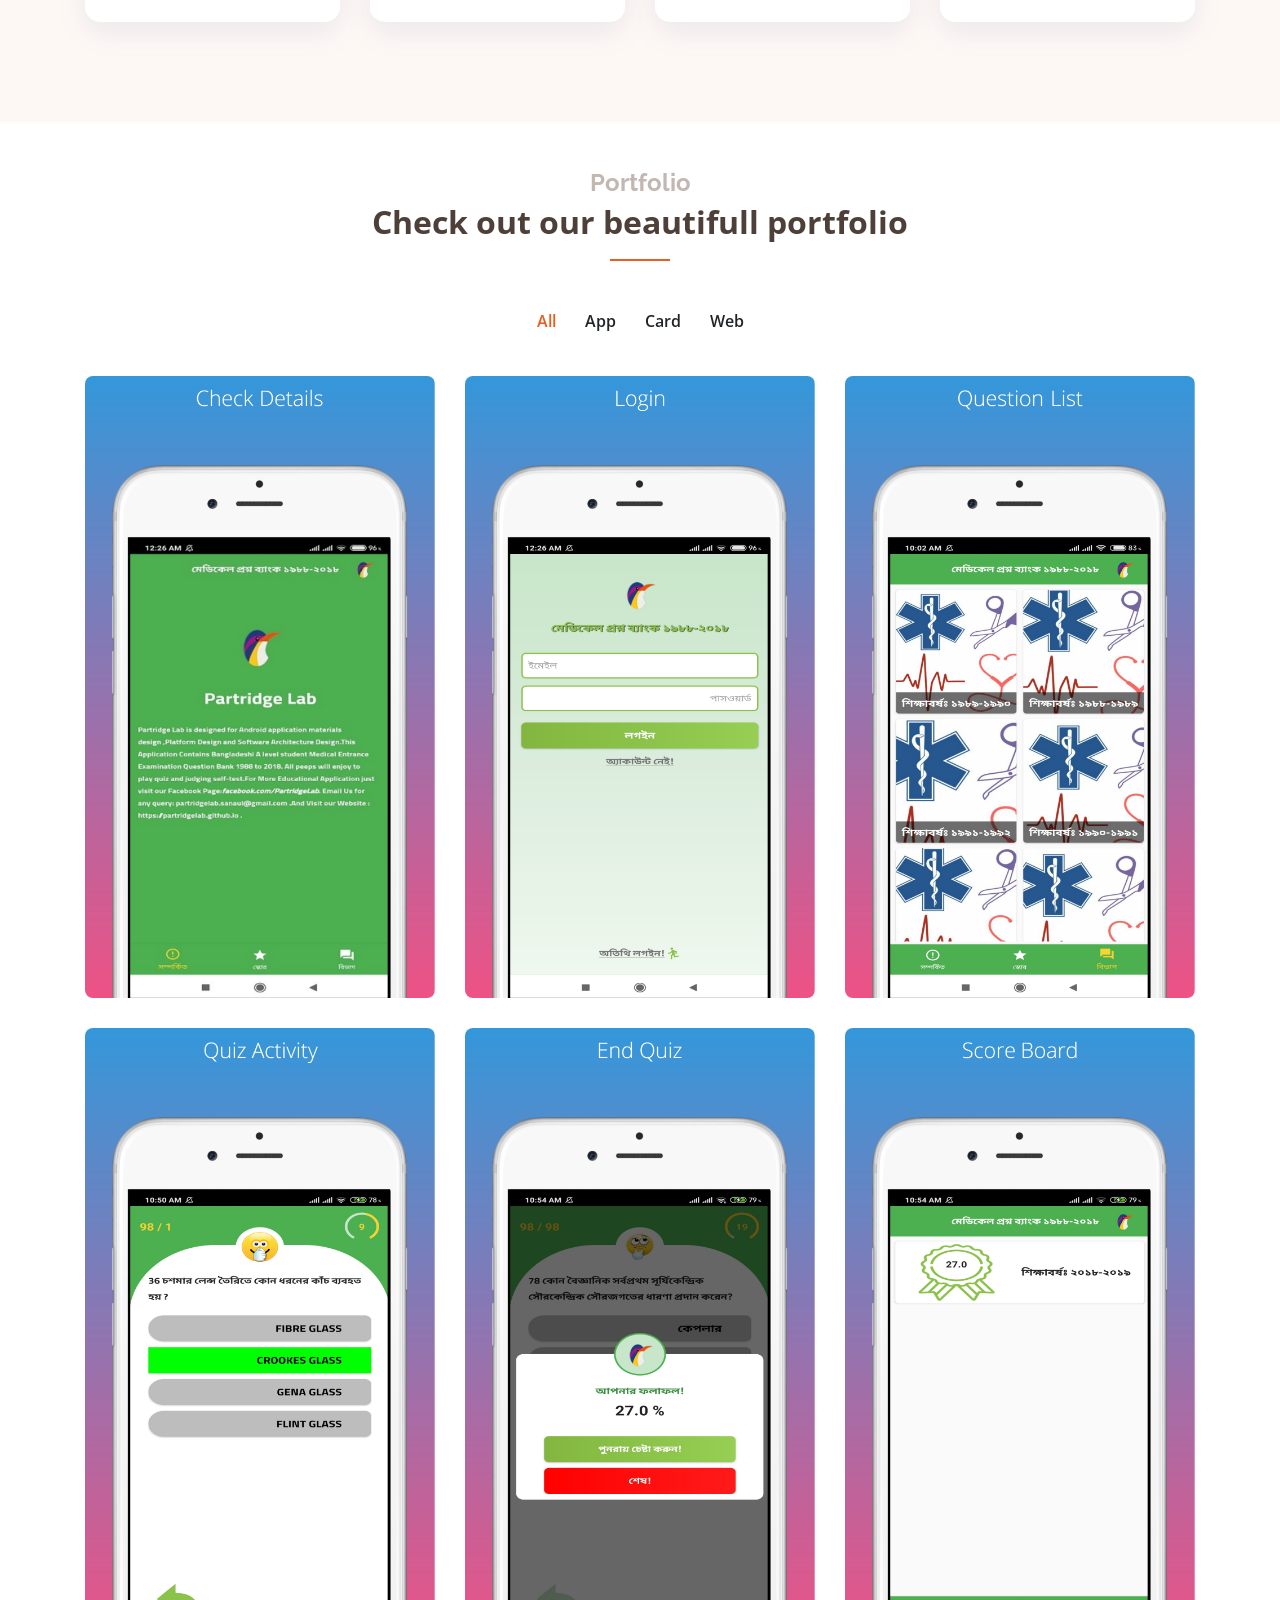
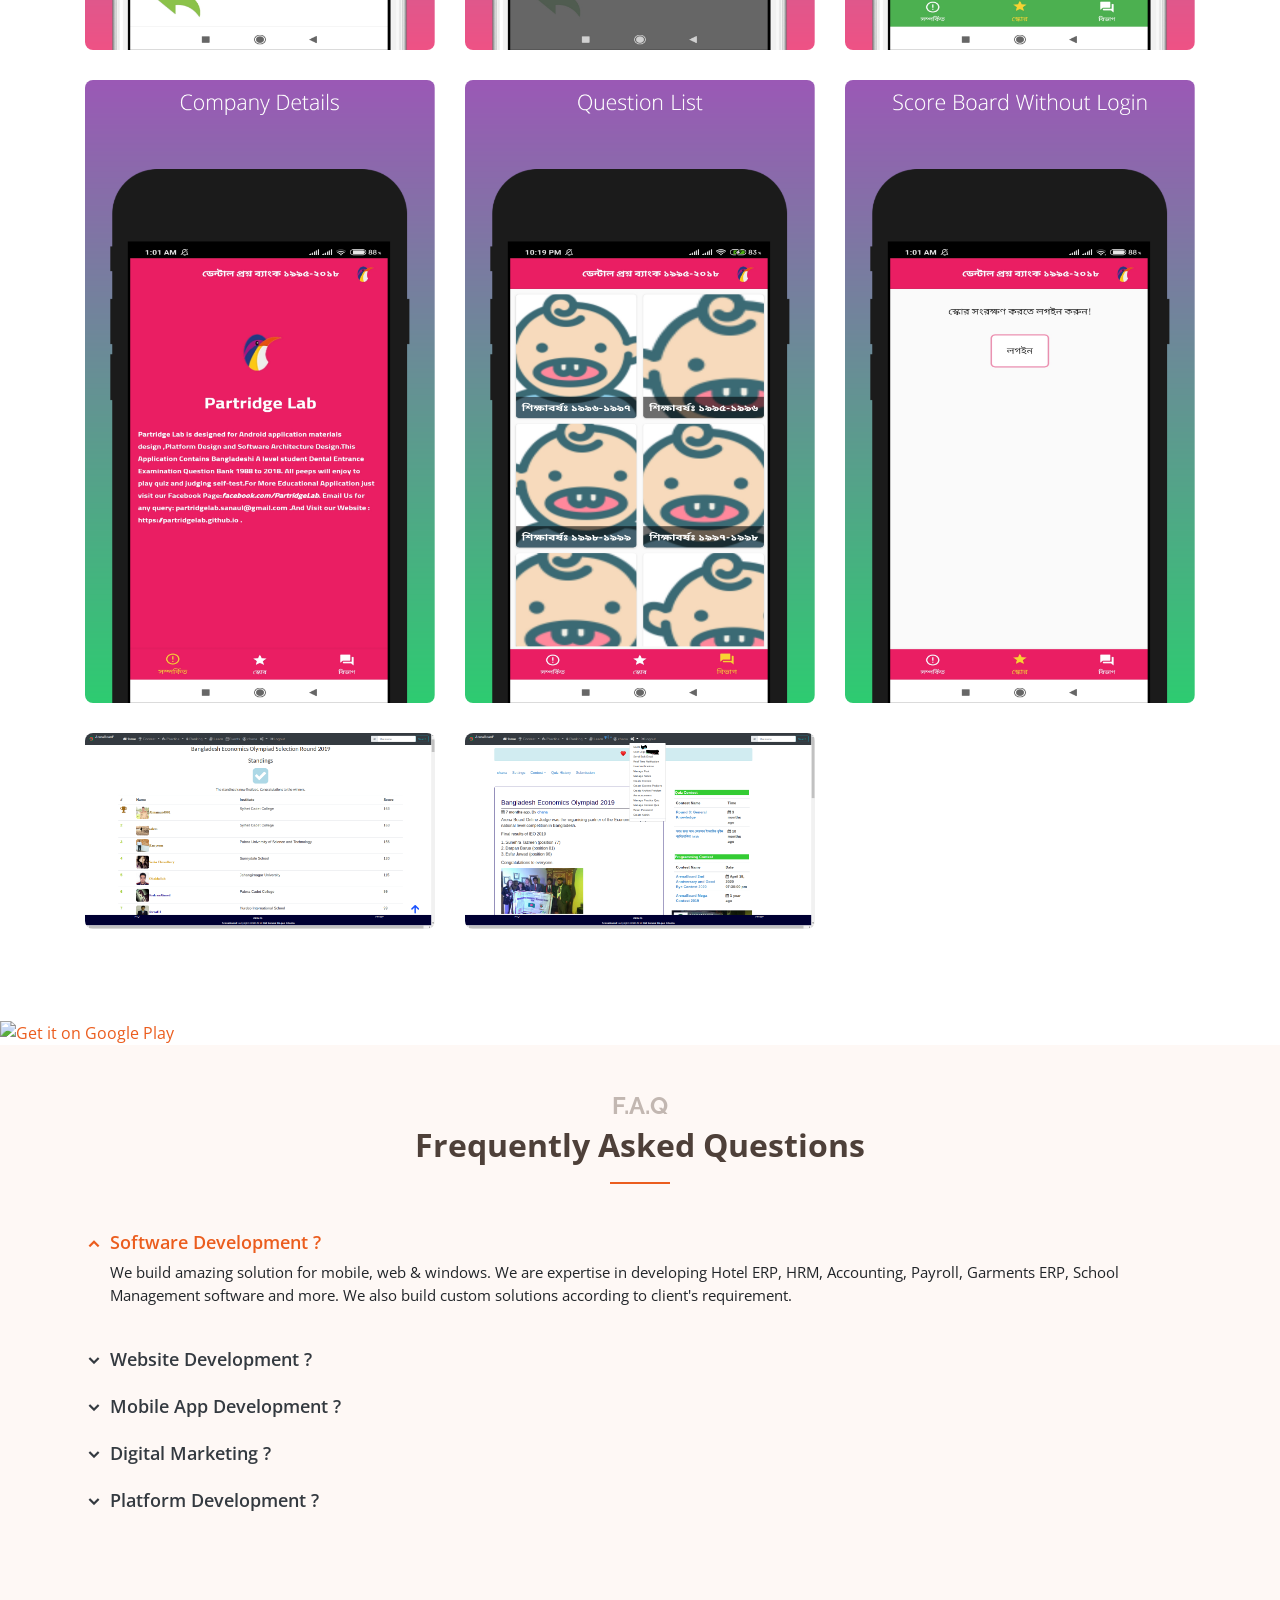
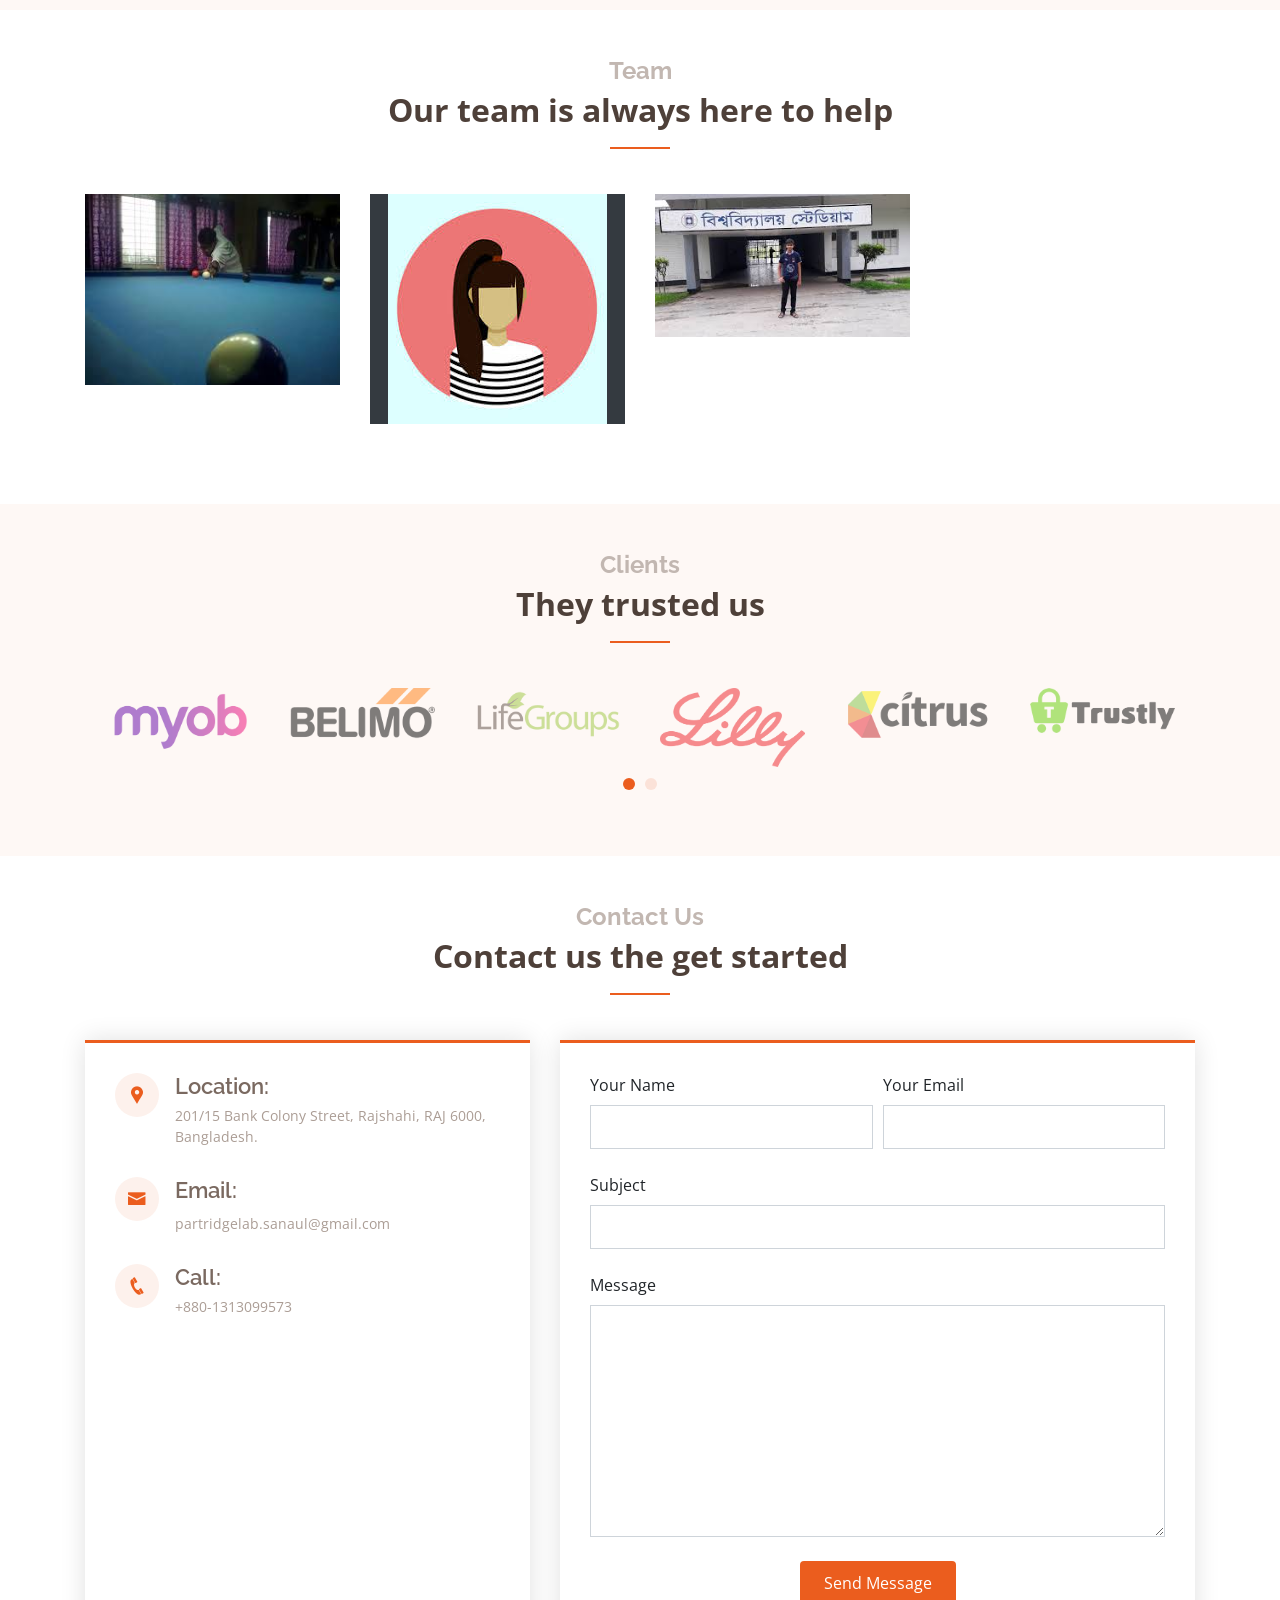
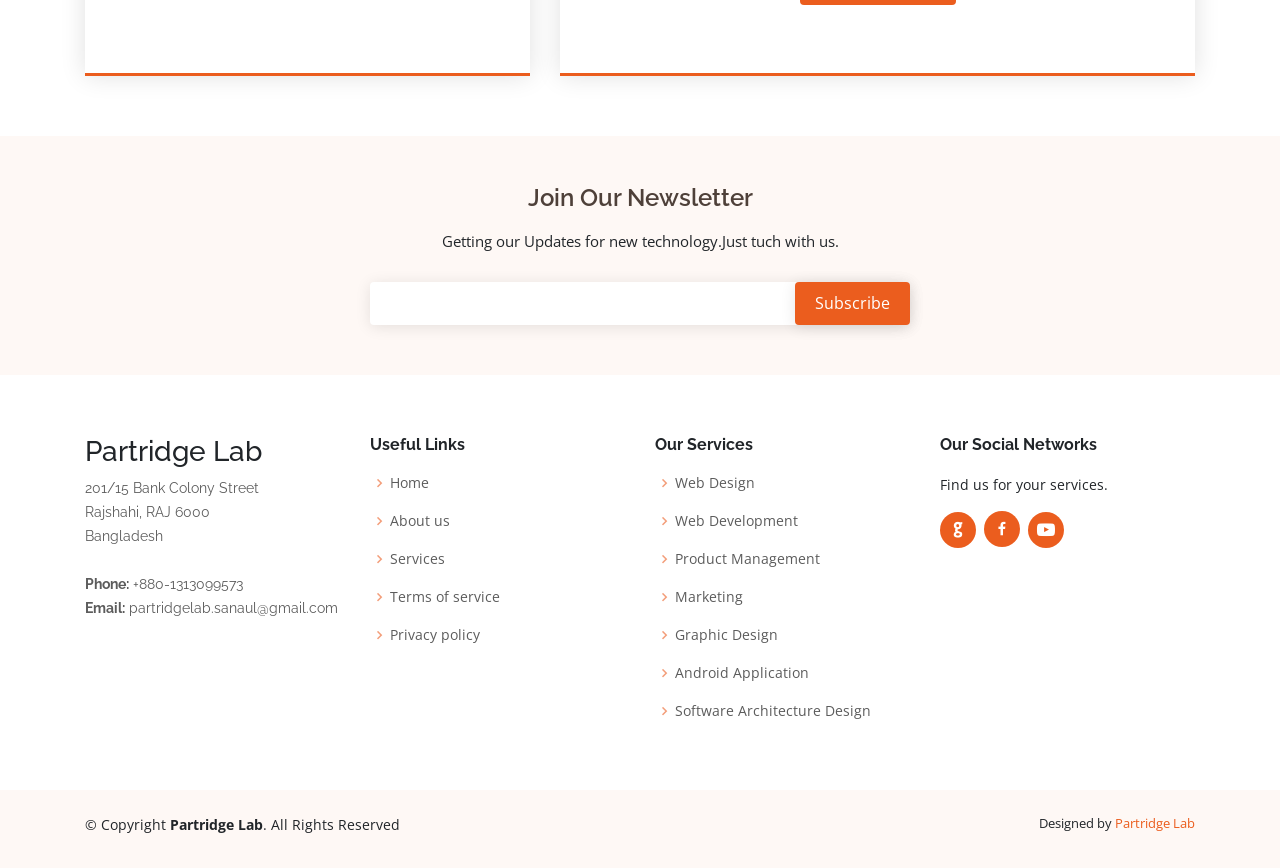
==== commit 0f77d4cc: "Update index.html" ====
--- a/index.html
+++ b/index.html
@@ -79,10 +79,11 @@
   <section id="hero" class="d-flex align-items-center">
 
     <div class="container">
-      <marquee width="100%" direction="right" height="100px">
+     
+      <div class="row">
+         <marquee width="100%" direction="right" height="100px">
 Online Largest Tv Portal <a href="https://partridgelab.github.io/playtv" class="btn-get-started scrollto">Play Tv</a>
 </marquee>
-      <div class="row">
         <div class="col-lg-6 pt-5 pt-lg-0 order-2 order-lg-1">
           <h1>Bettter digital experience with Partridge Lab</h1>
           <h2>We are team of talanted designers making Platform, Android Application with Advanced Technology.</h2>
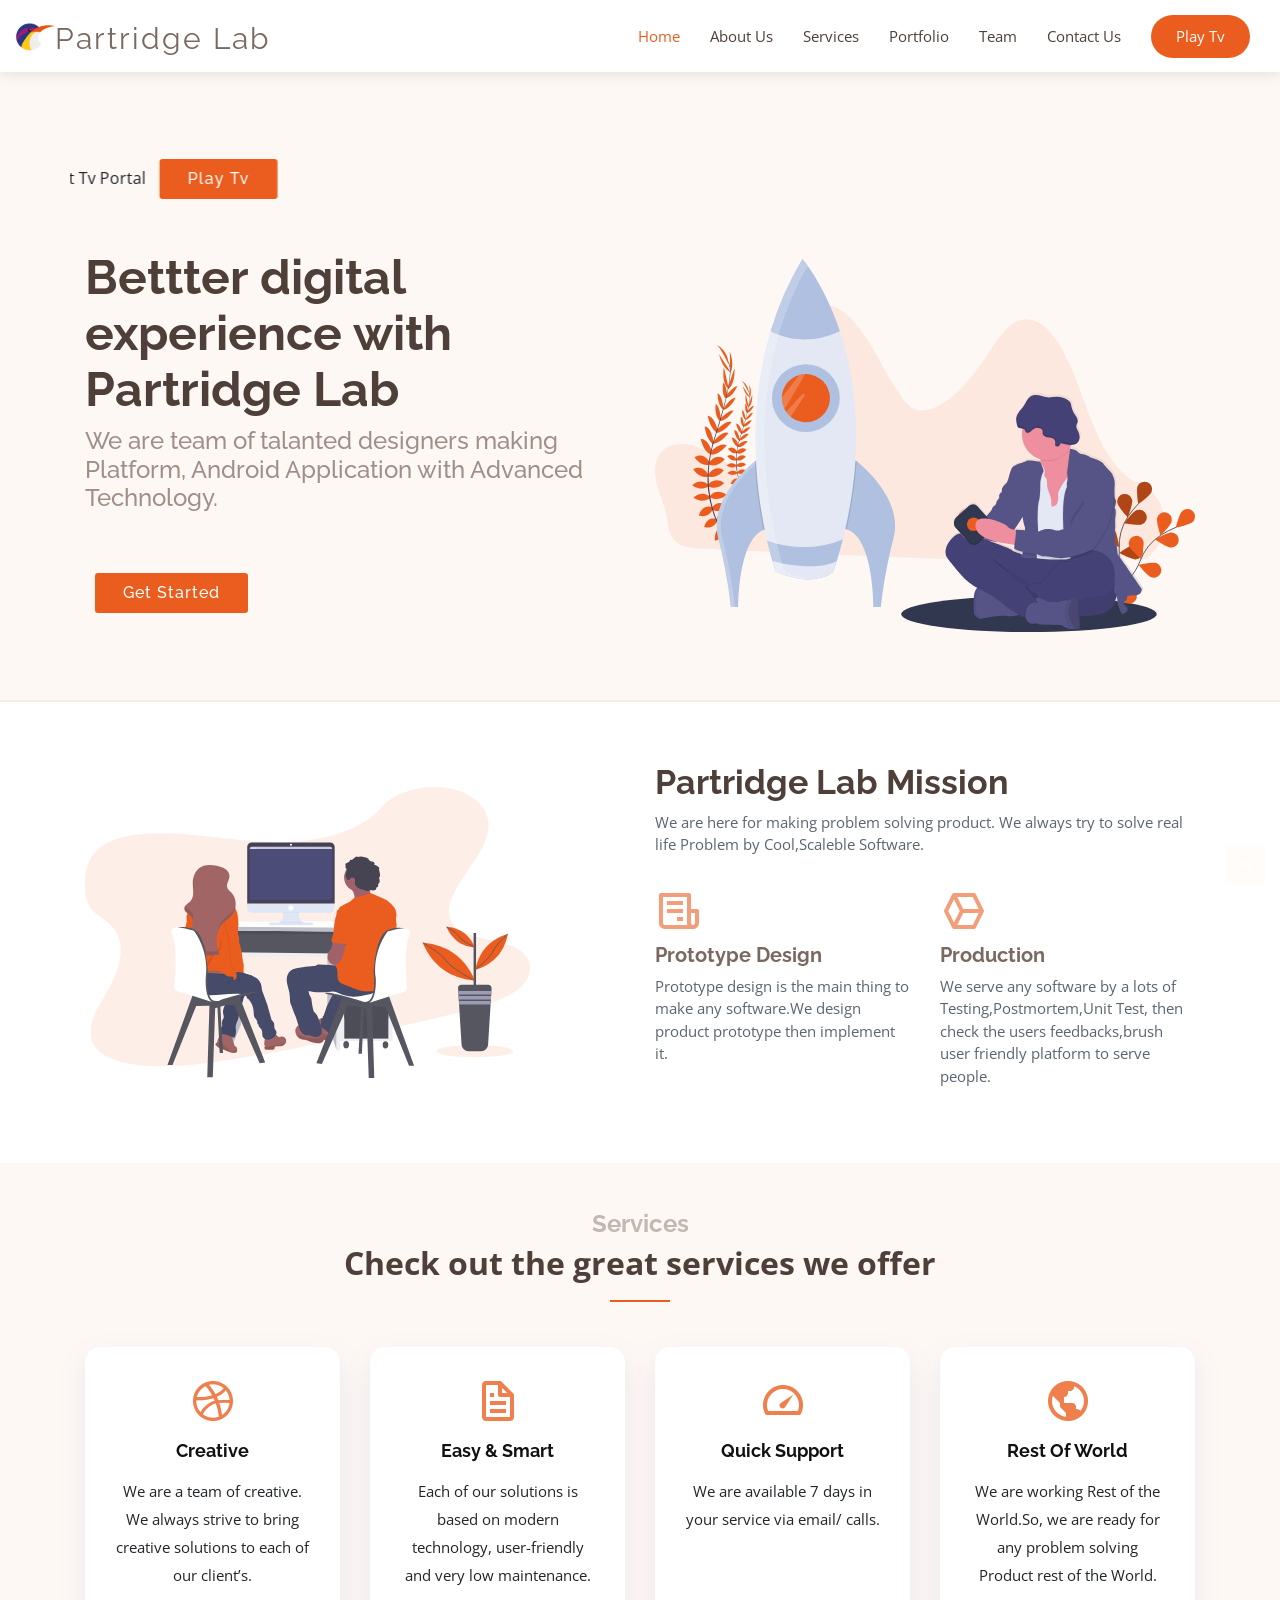
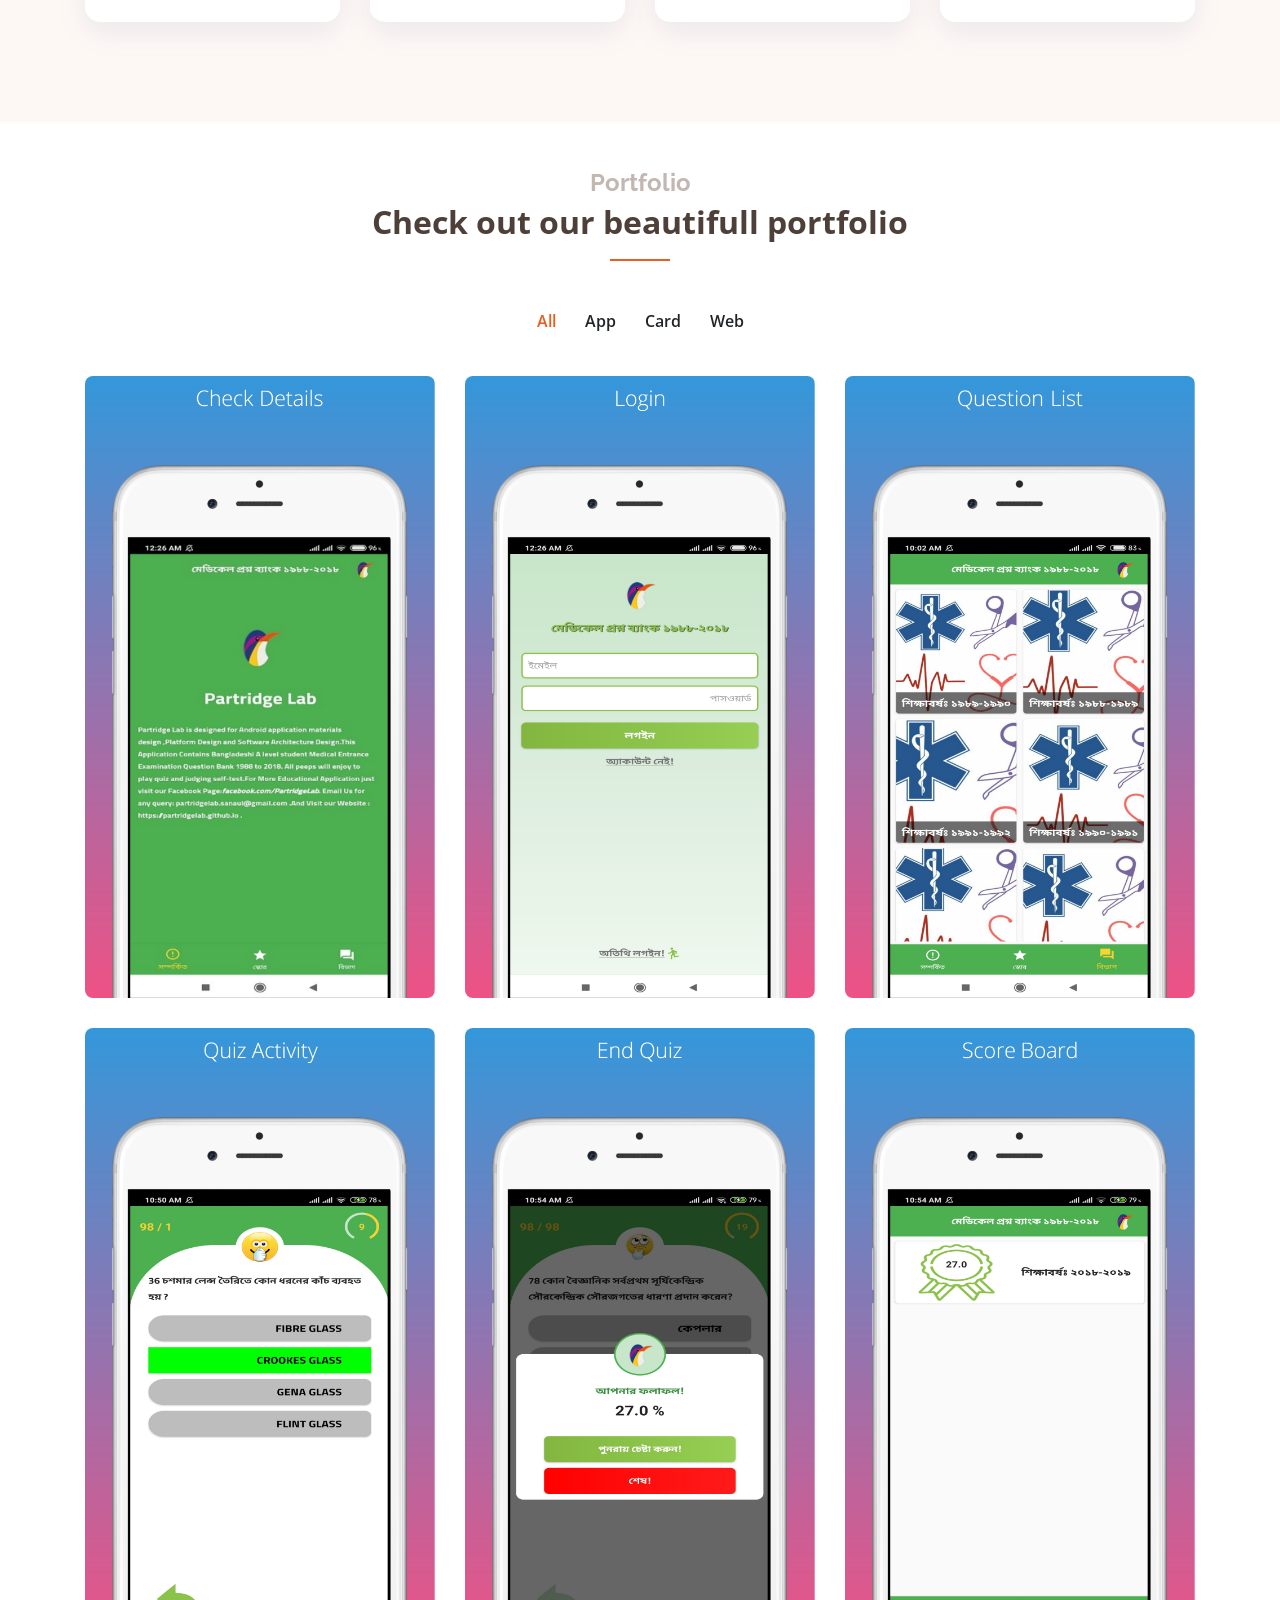
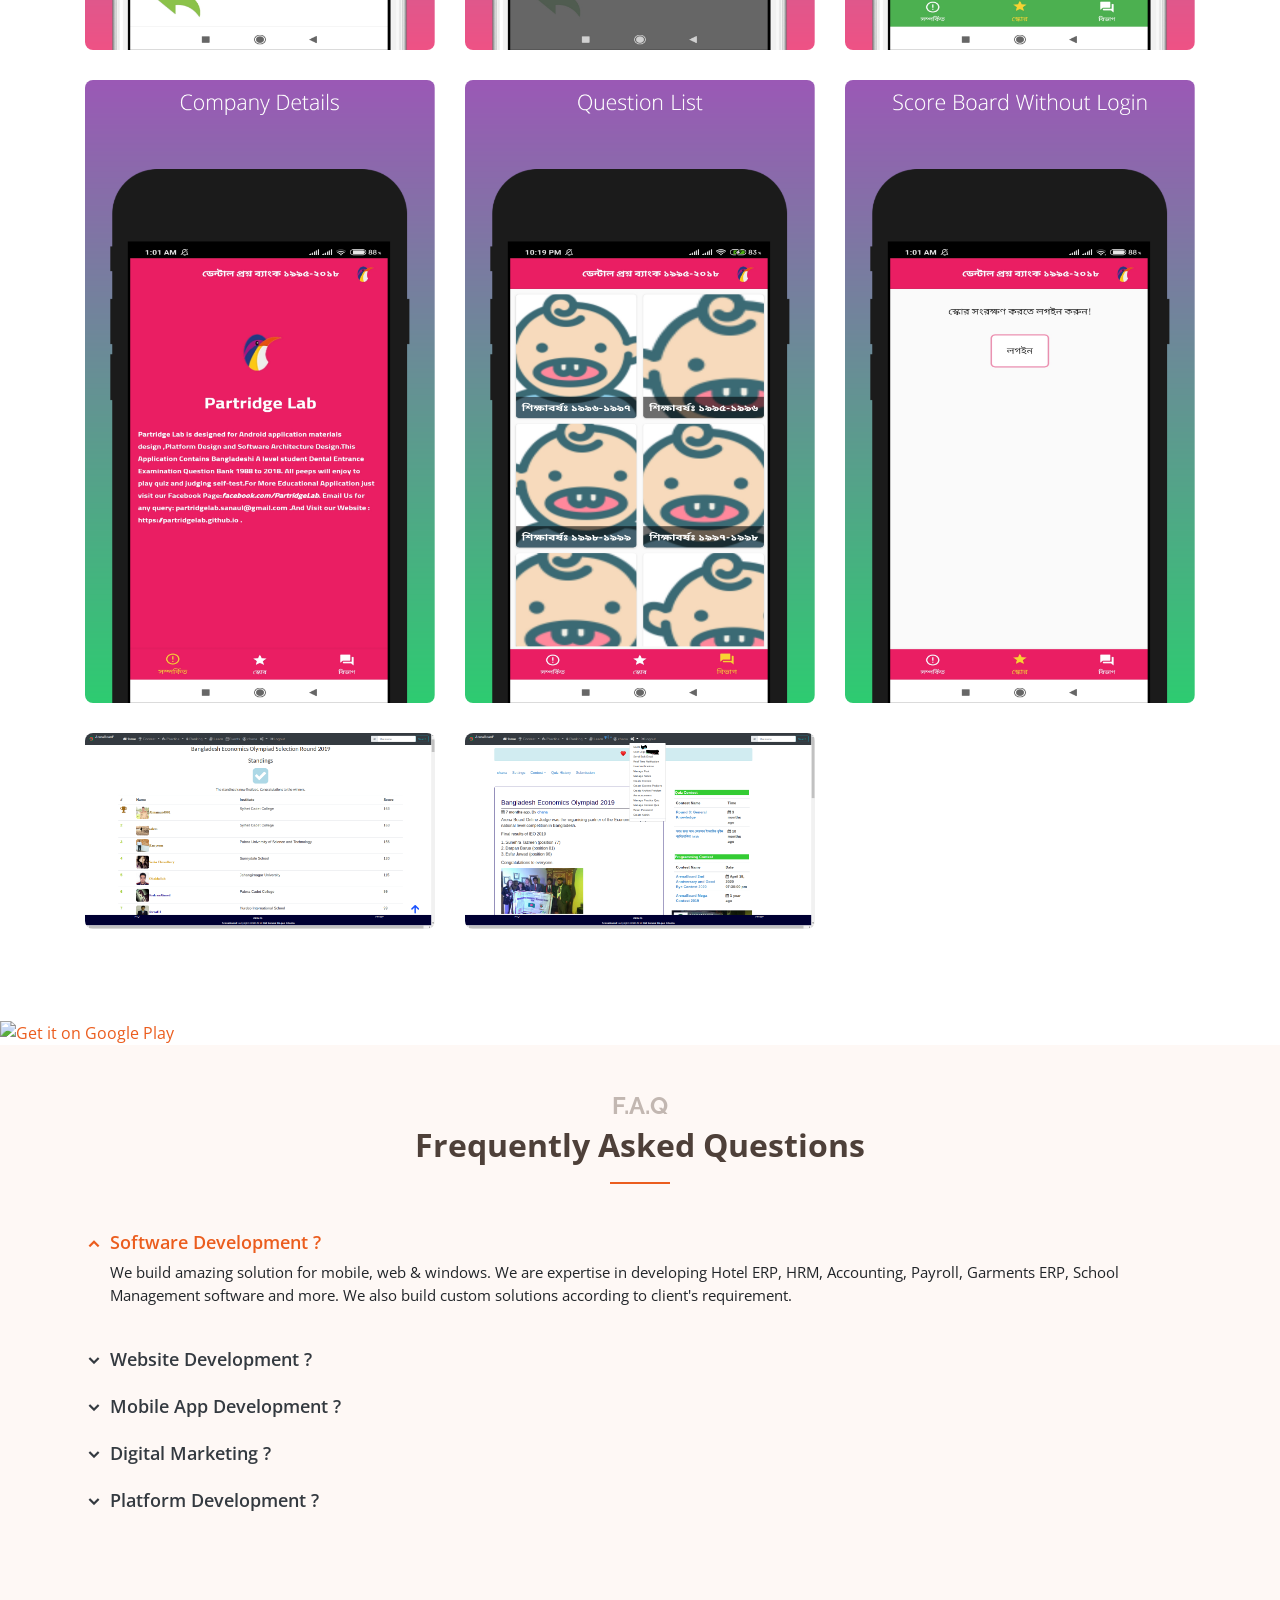
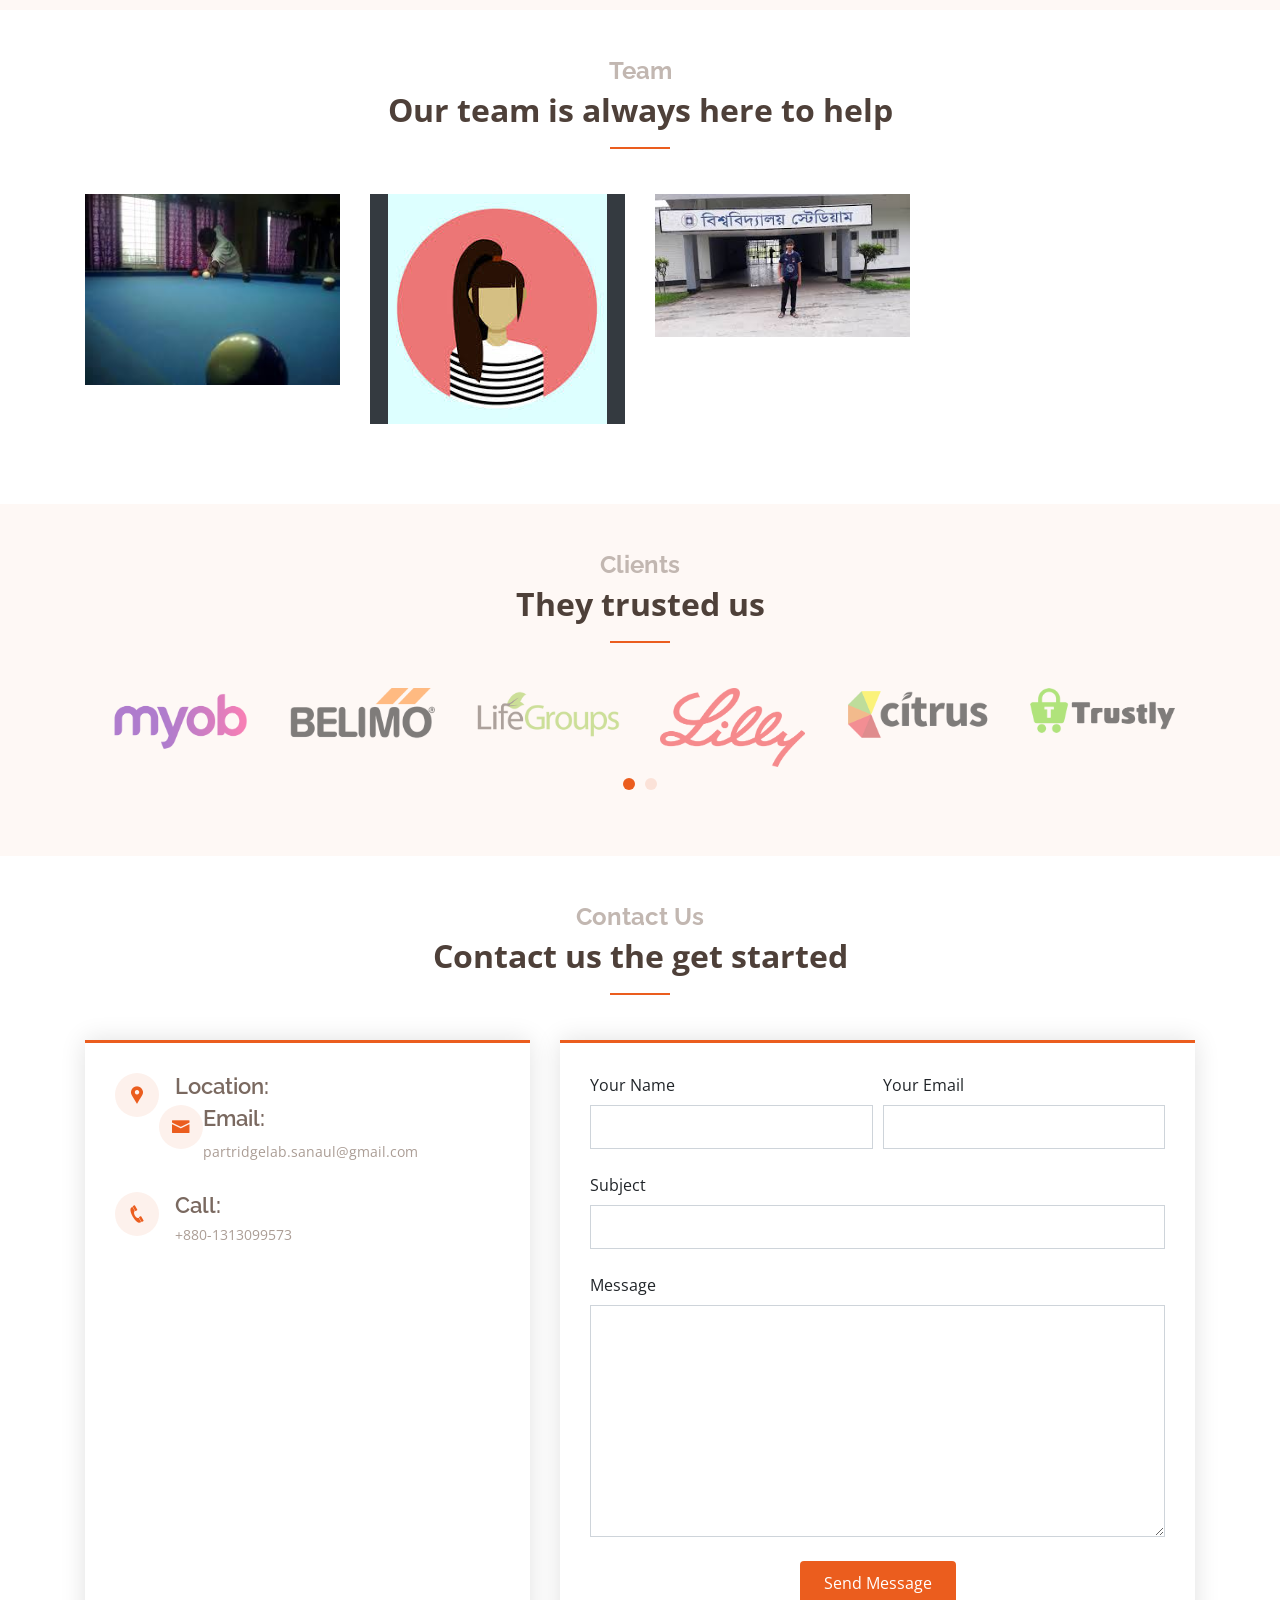
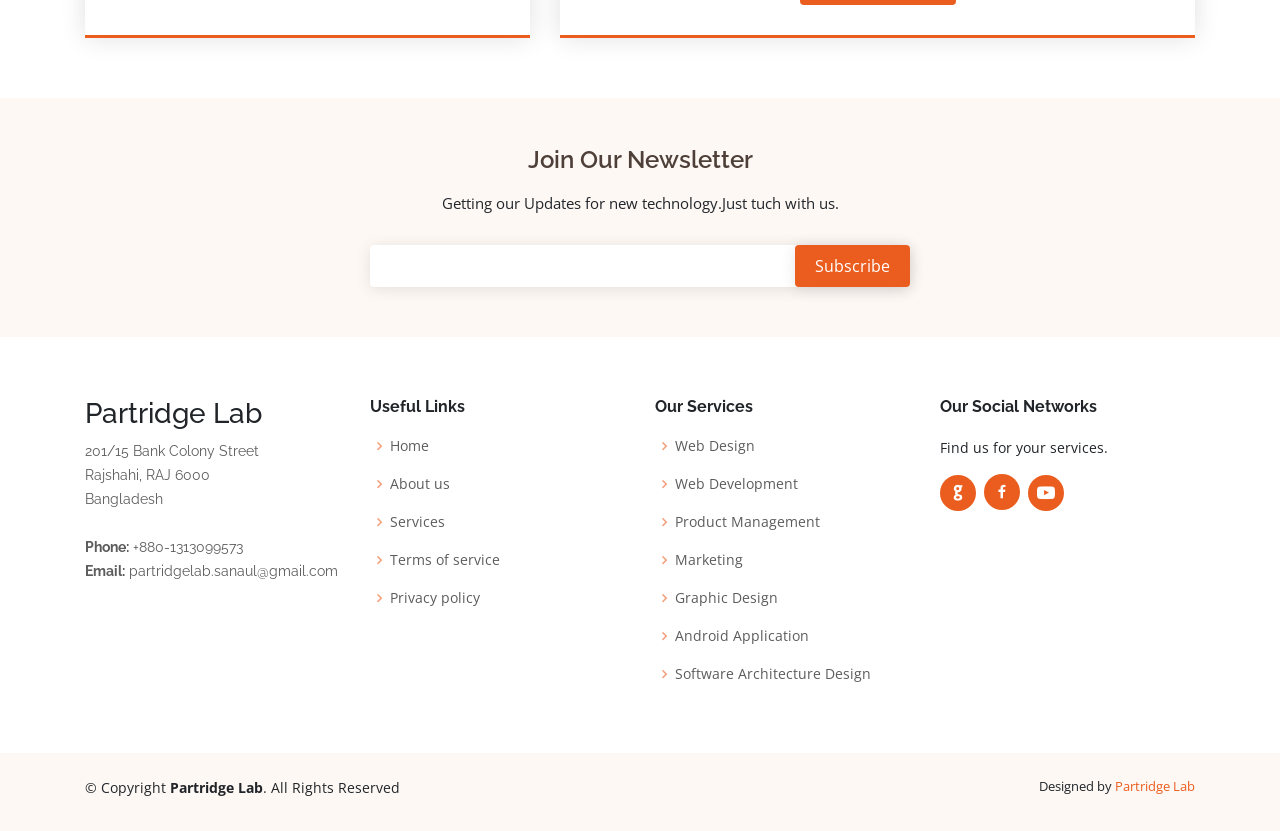
==== commit f0bb7549: "Update index.html" ====
--- a/index.html
+++ b/index.html
@@ -540,7 +540,7 @@
               <div class="address">
                 <i class="icofont-google-map"></i>
                 <h4>Location:</h4>
-                <p>201/15 Bank Colony Street, Rajshahi, RAJ 6000, Bangladesh.</p>
+                <pBank Colony Street, Rajshahi, RAJ 6000, Bangladesh.</p>
               </div>
 
               <div class="email">
@@ -555,7 +555,7 @@
                 <p>+880-1313099573</p>
               </div>
 
-<iframe src="https://www.google.com/maps/embed?pb=!4v1595340163925!6m8!1m7!1se7O00R6Dj9ADOmxf0nvzpQ!2m2!1d24.37975123119579!2d88.57784564224293!3f305.15158!4f0!5f0.7820865974627469" width="400" height="300" frameborder="0" style="border:0; width: 100%; height: 290px;" allowfullscreen></iframe>
+<!--<iframe src="https://www.google.com/maps/embed?pb=!4v1595340163925!6m8!1m7!1se7O00R6Dj9ADOmxf0nvzpQ!2m2!1d24.37975123119579!2d88.57784564224293!3f305.15158!4f0!5f0.7820865974627469" width="400" height="300" frameborder="0" style="border:0; width: 100%; height: 290px;" allowfullscreen></iframe>-->
 
 
               
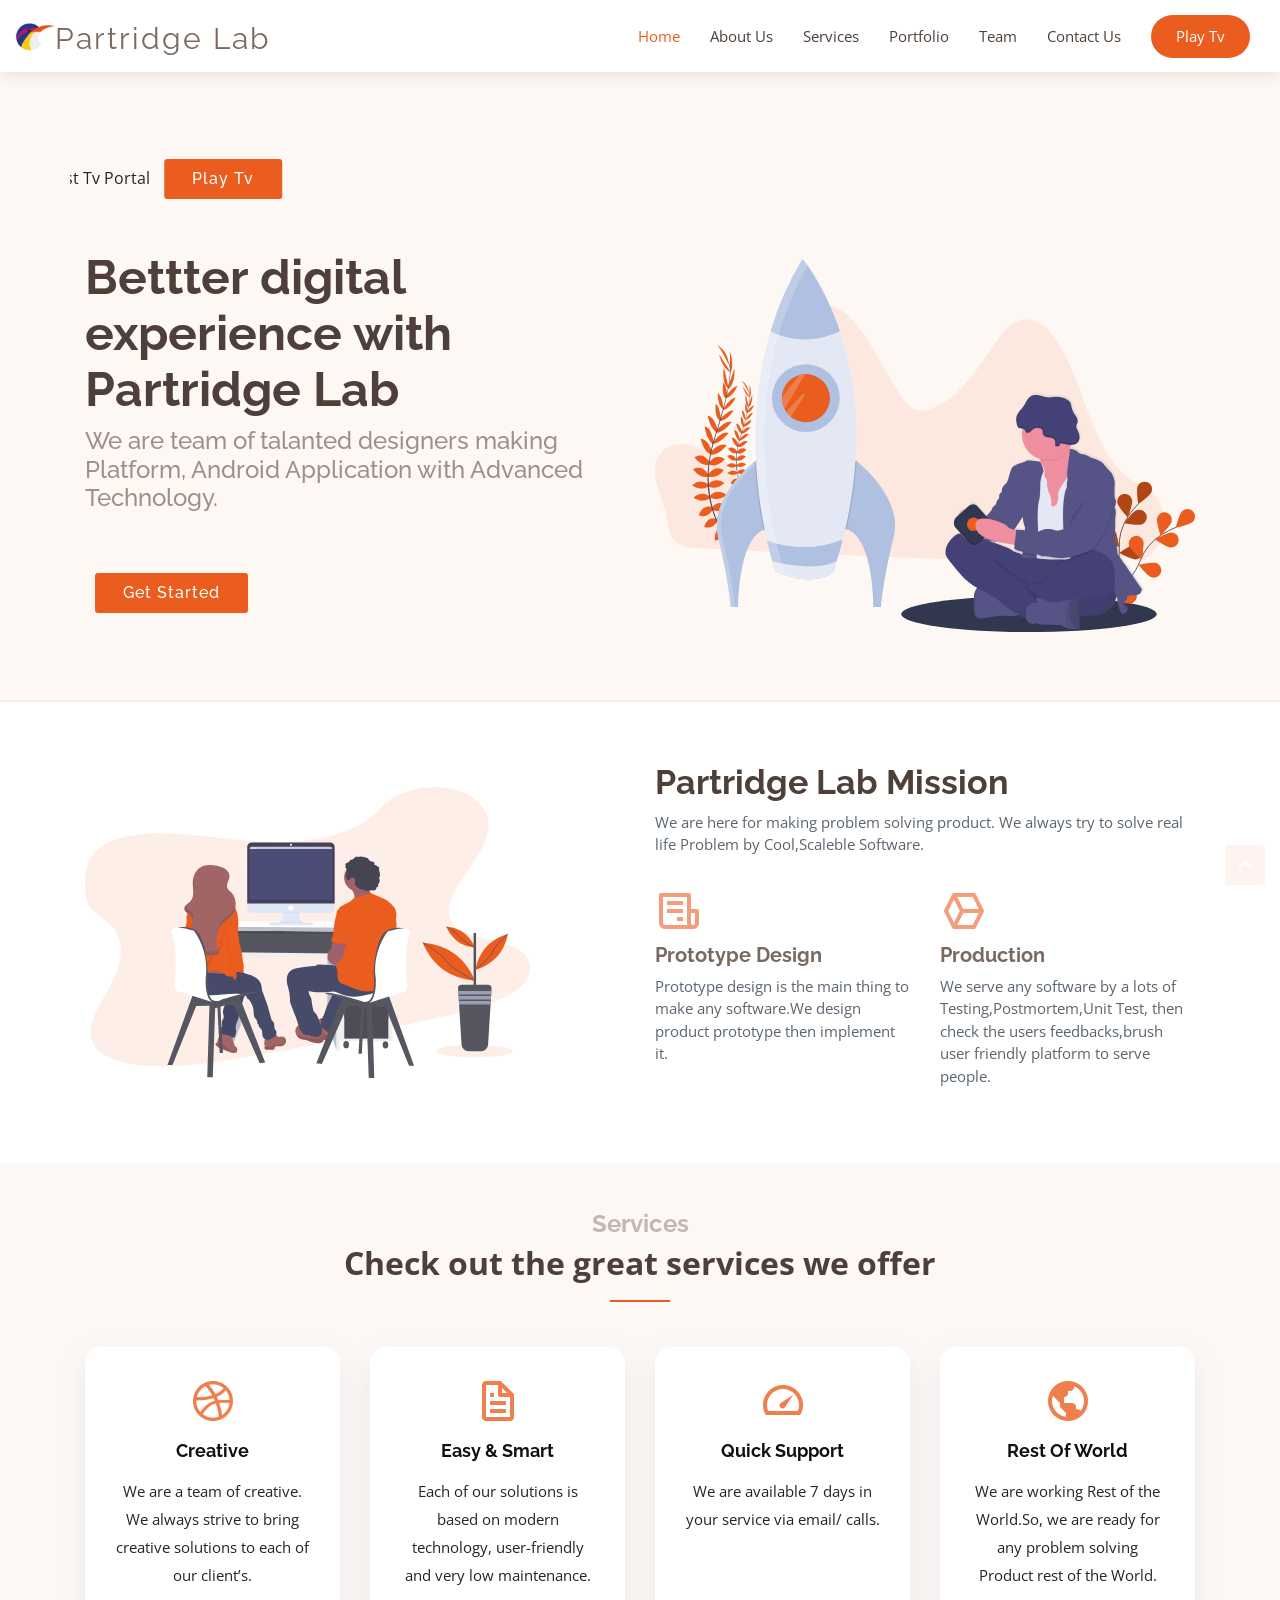
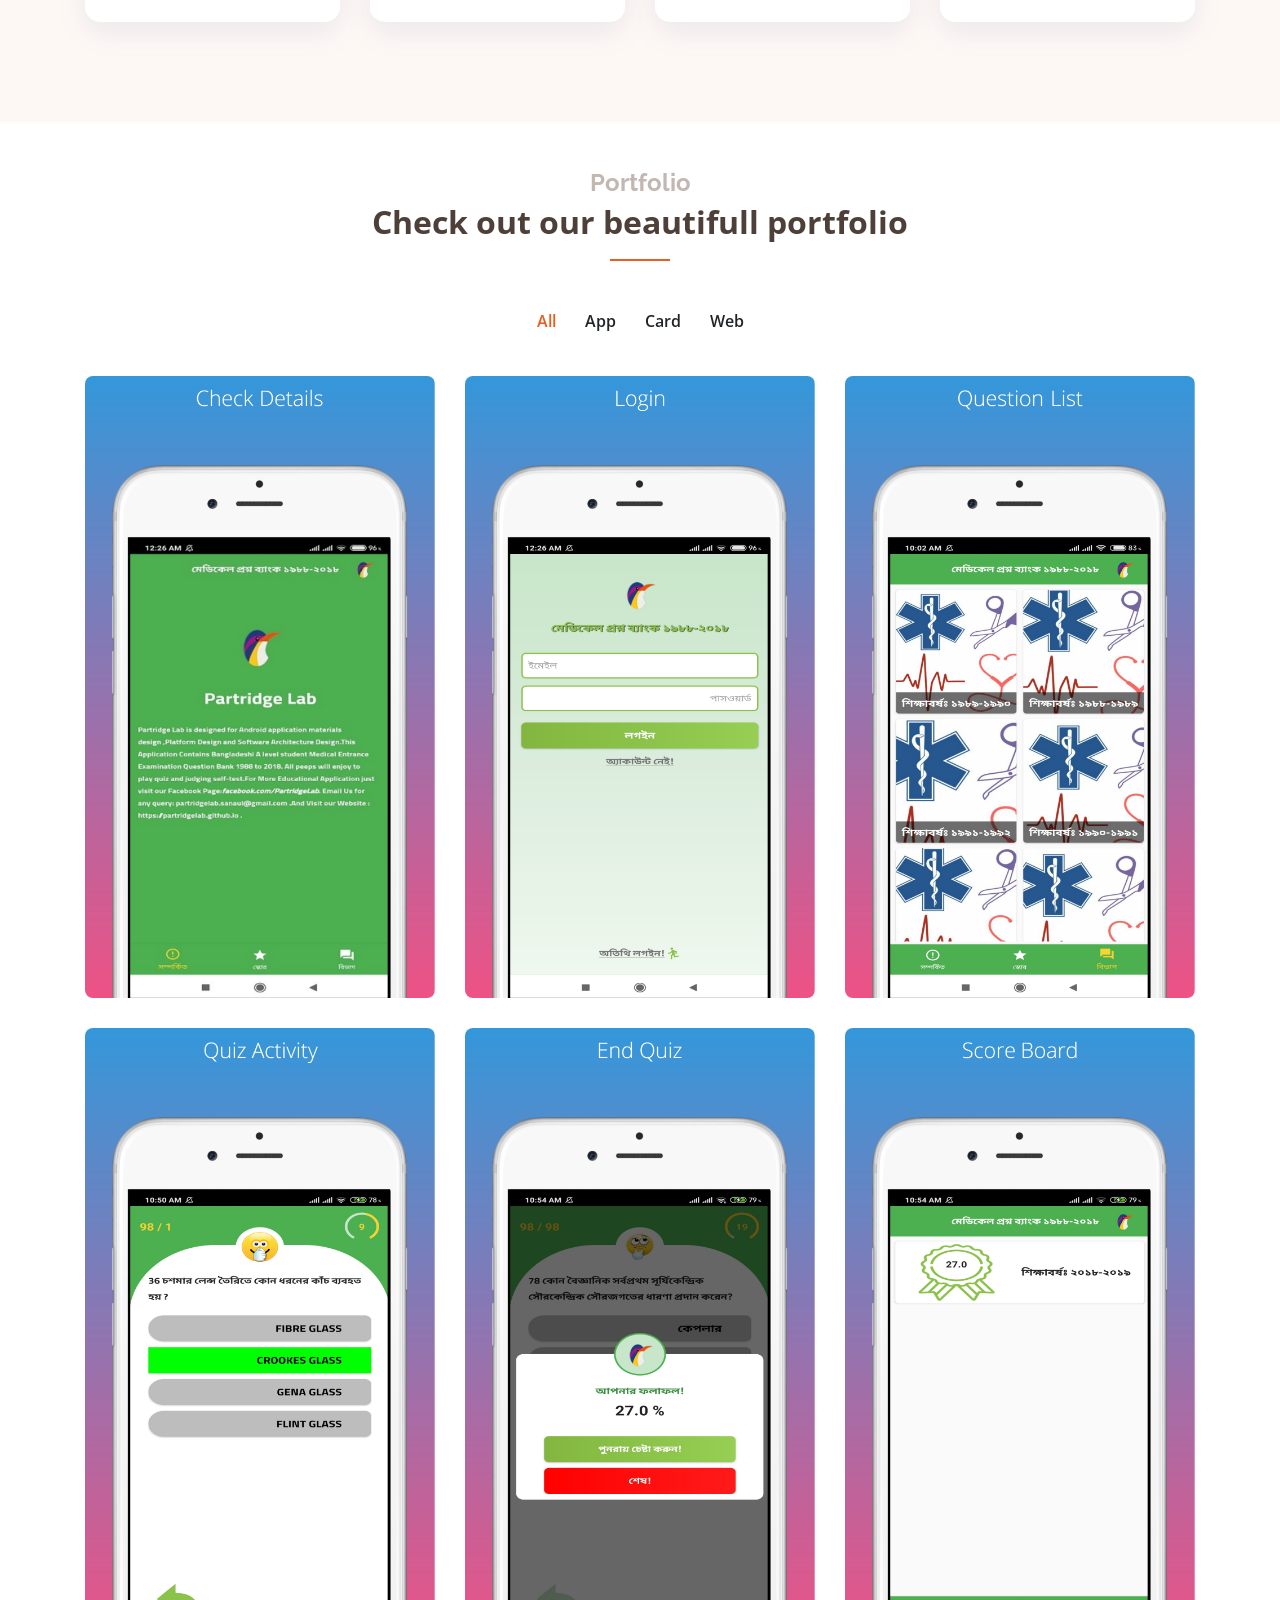
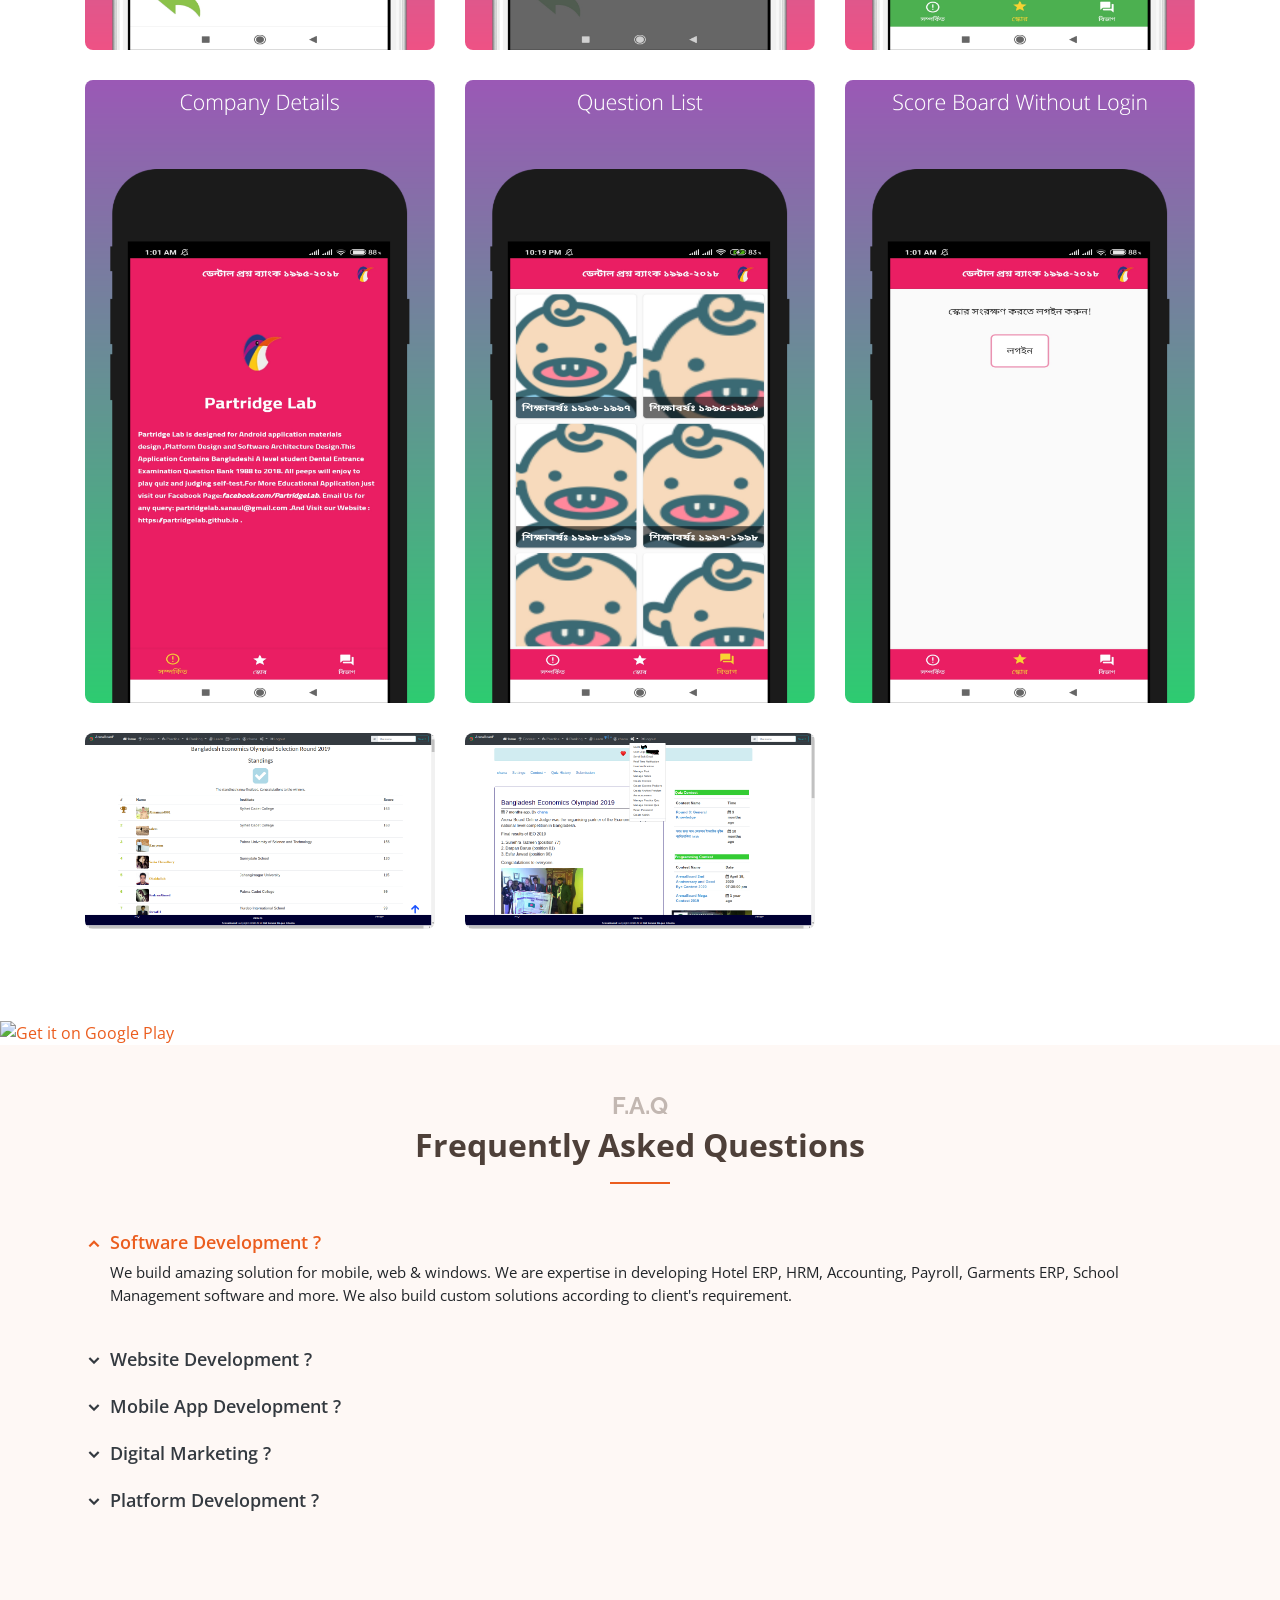
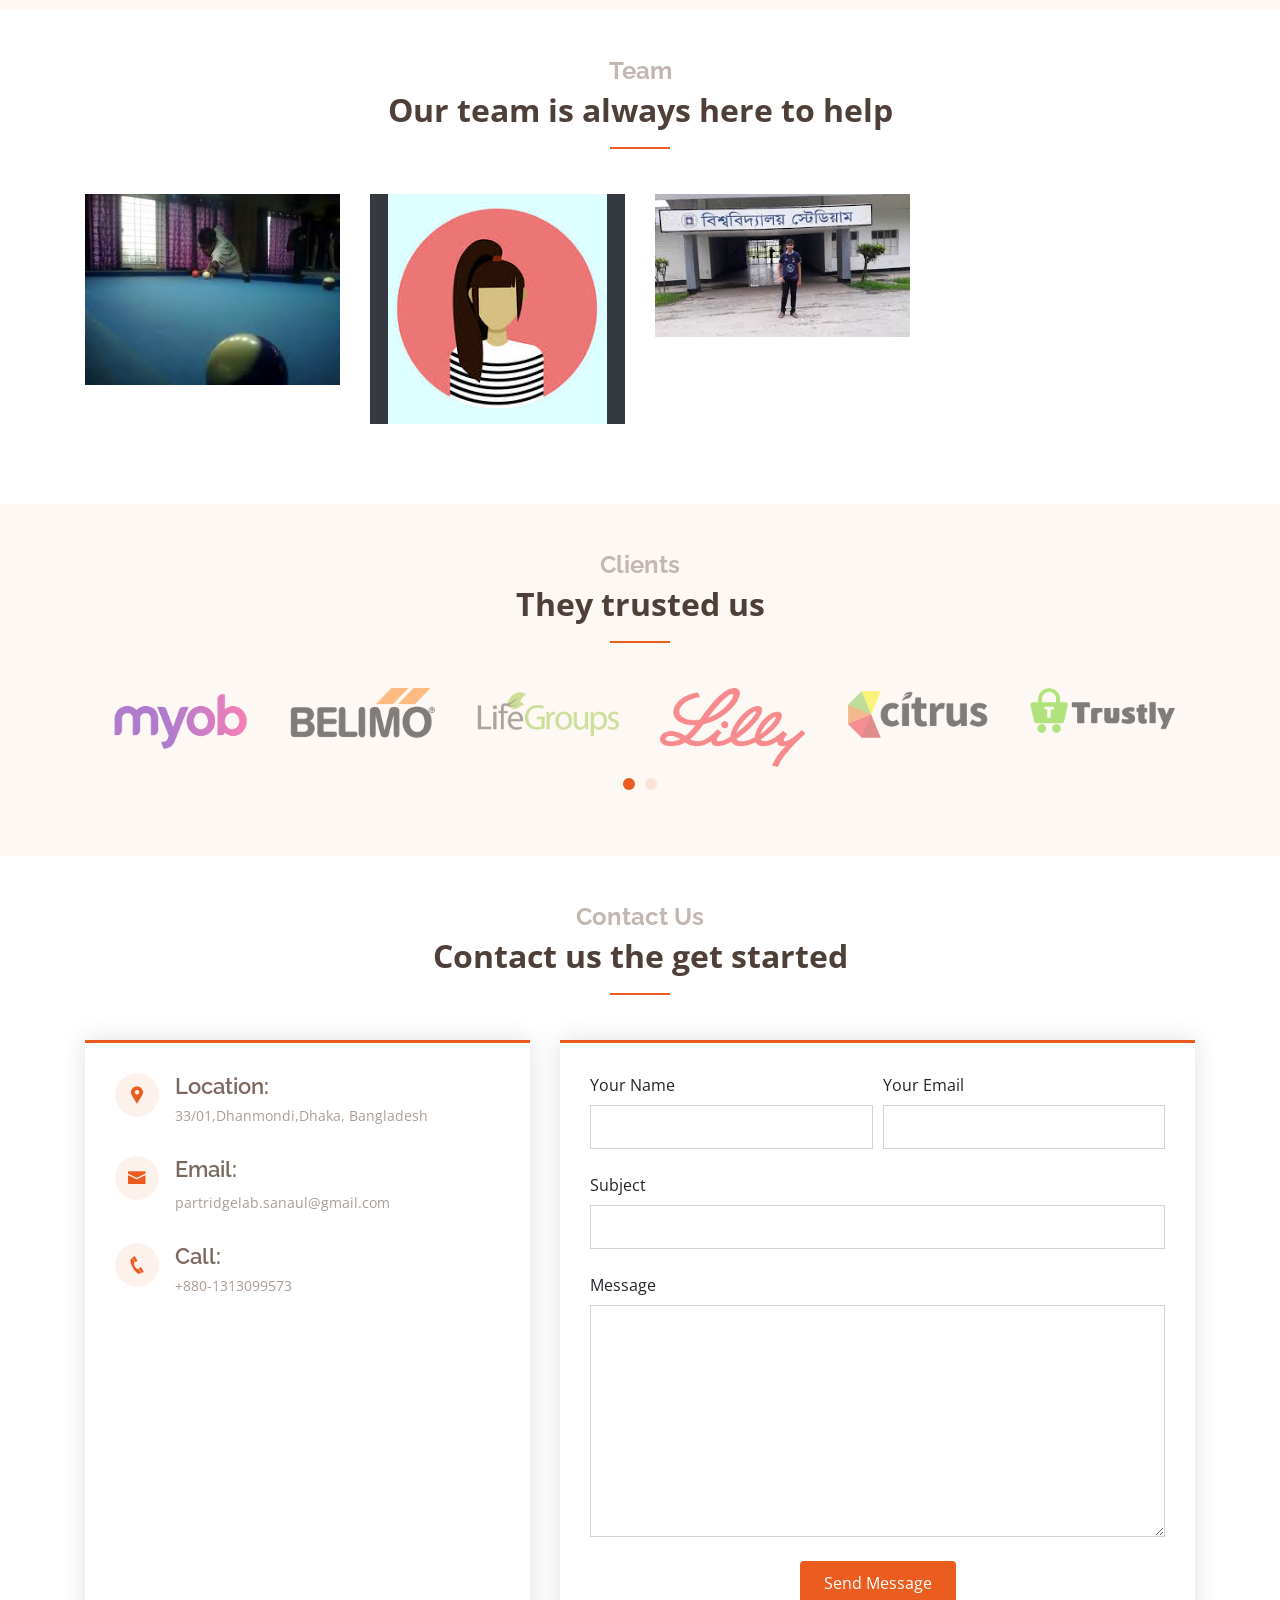
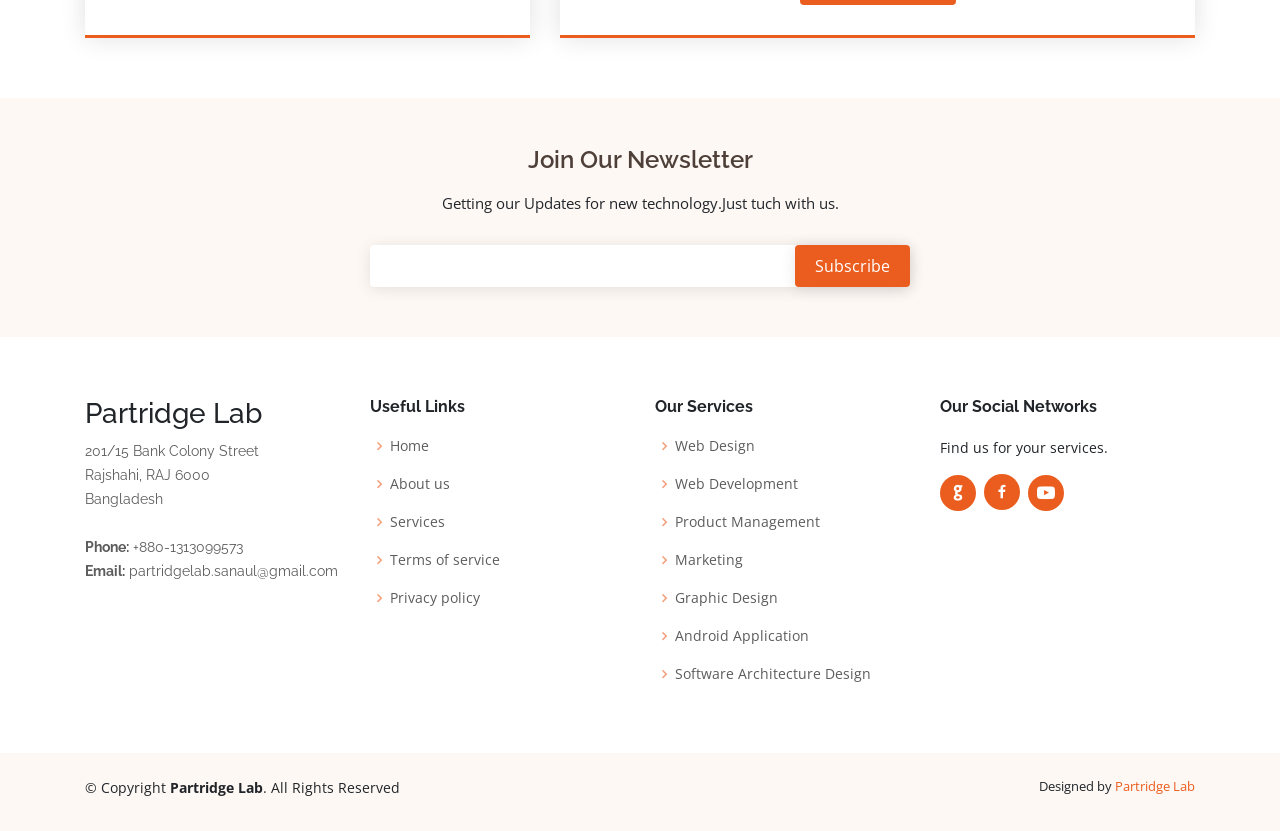
==== commit 64acb177: "Update index.html" ====
--- a/index.html
+++ b/index.html
@@ -540,7 +540,7 @@
               <div class="address">
                 <i class="icofont-google-map"></i>
                 <h4>Location:</h4>
-                <pBank Colony Street, Rajshahi, RAJ 6000, Bangladesh.</p>
+                <p>33/01,Dhanmondi,Dhaka, Bangladesh</p>
               </div>
 
               <div class="email">
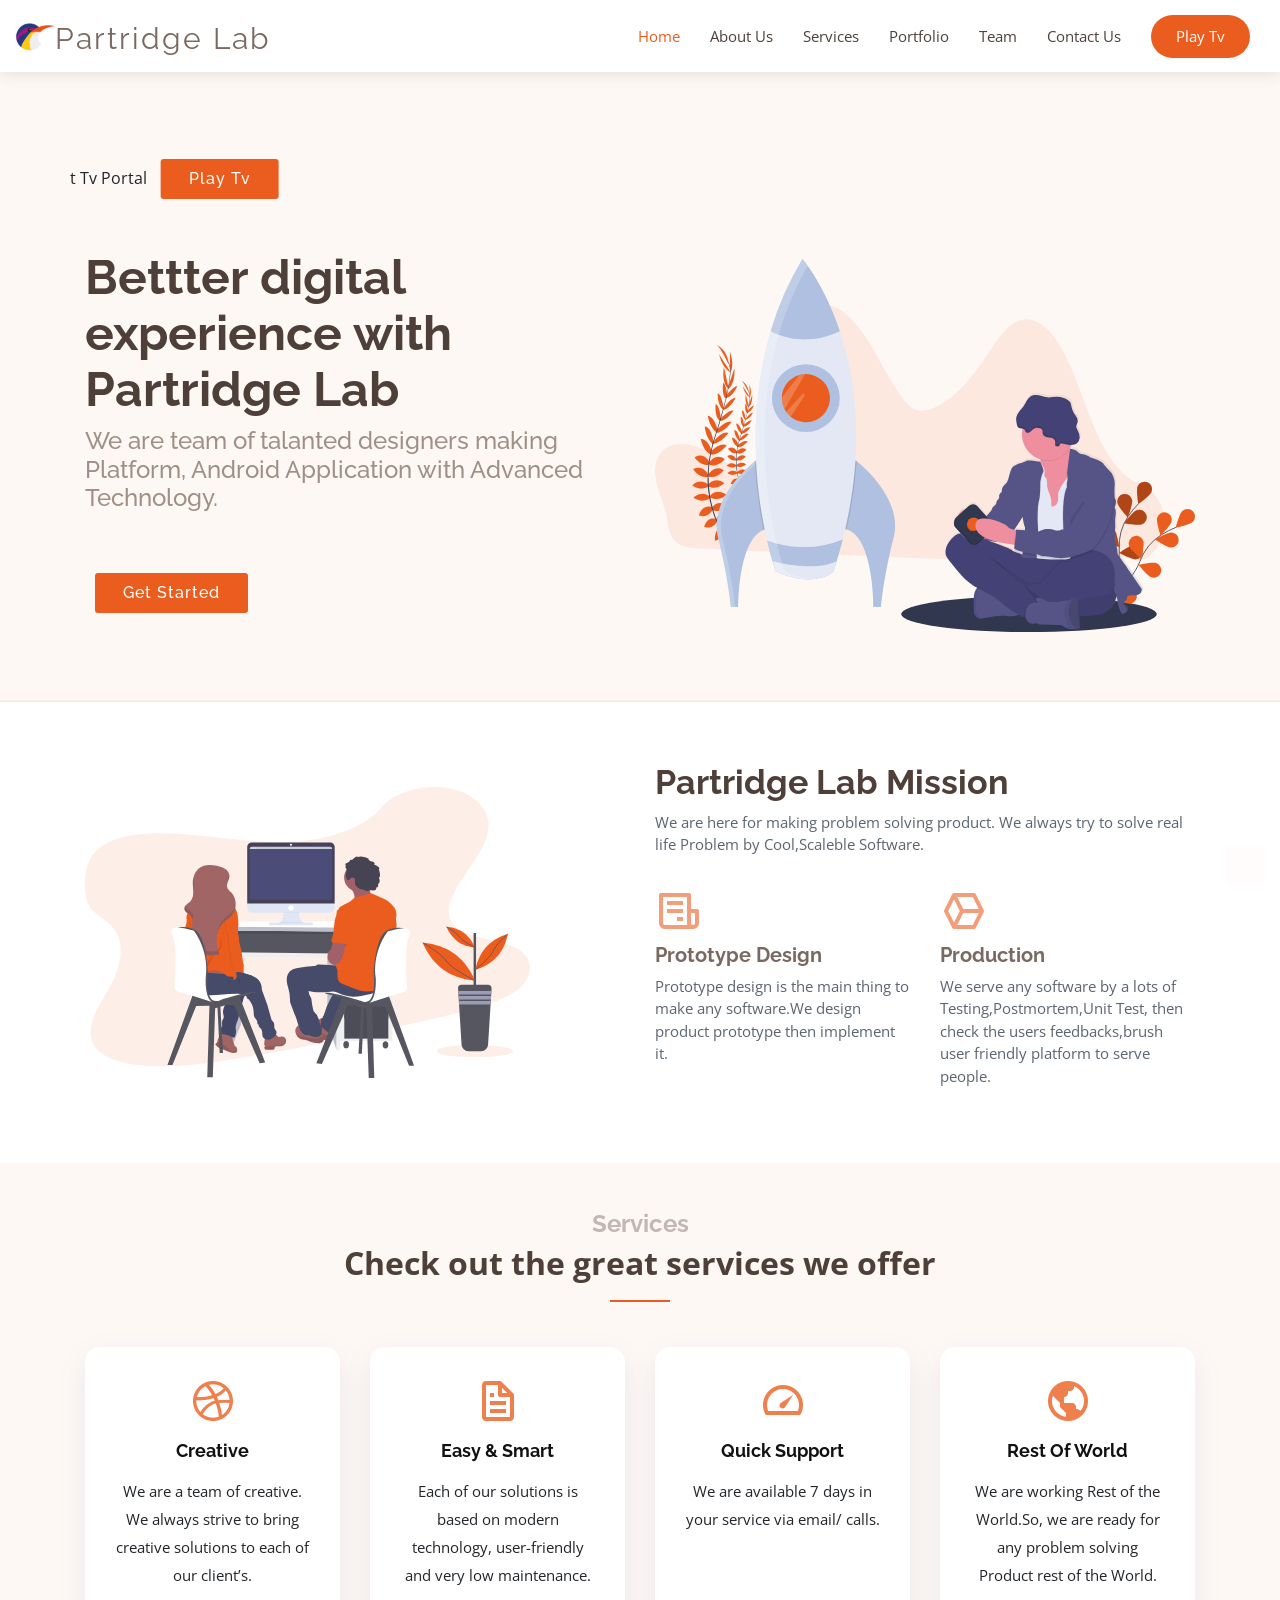
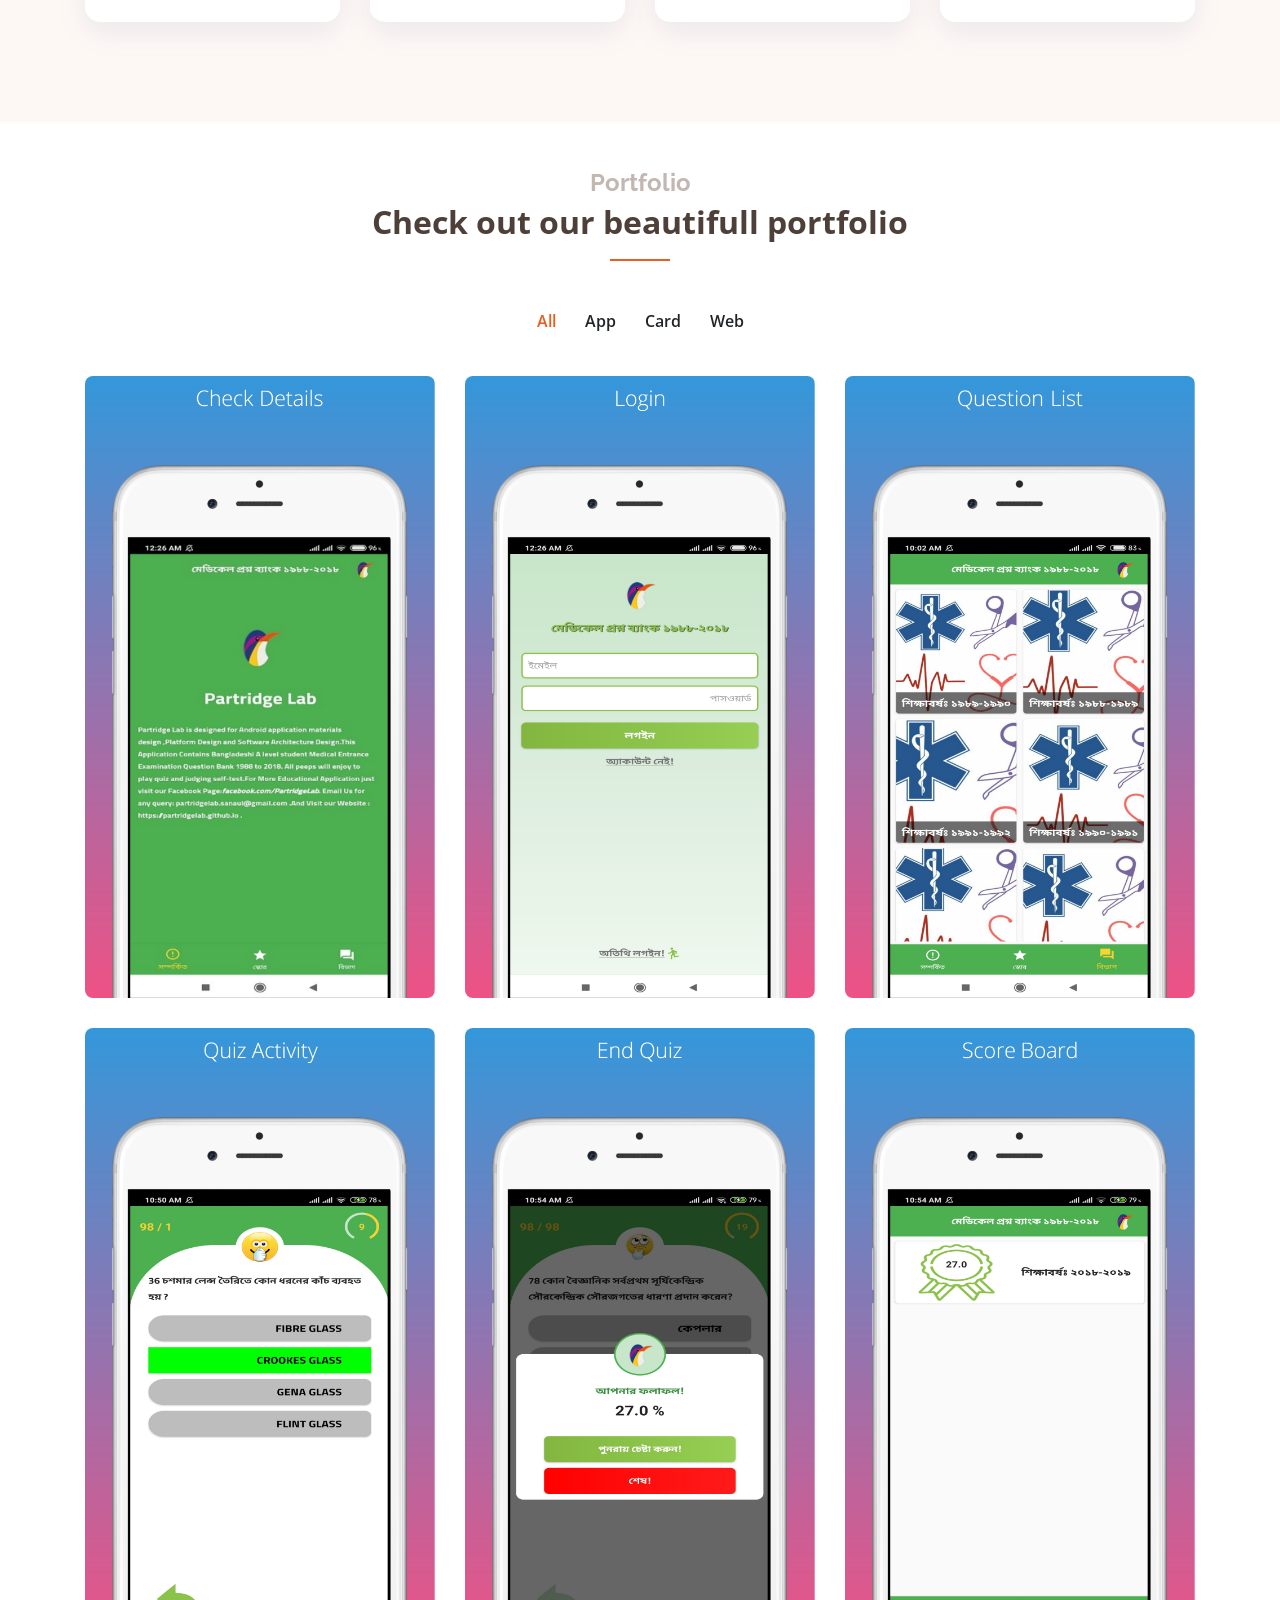
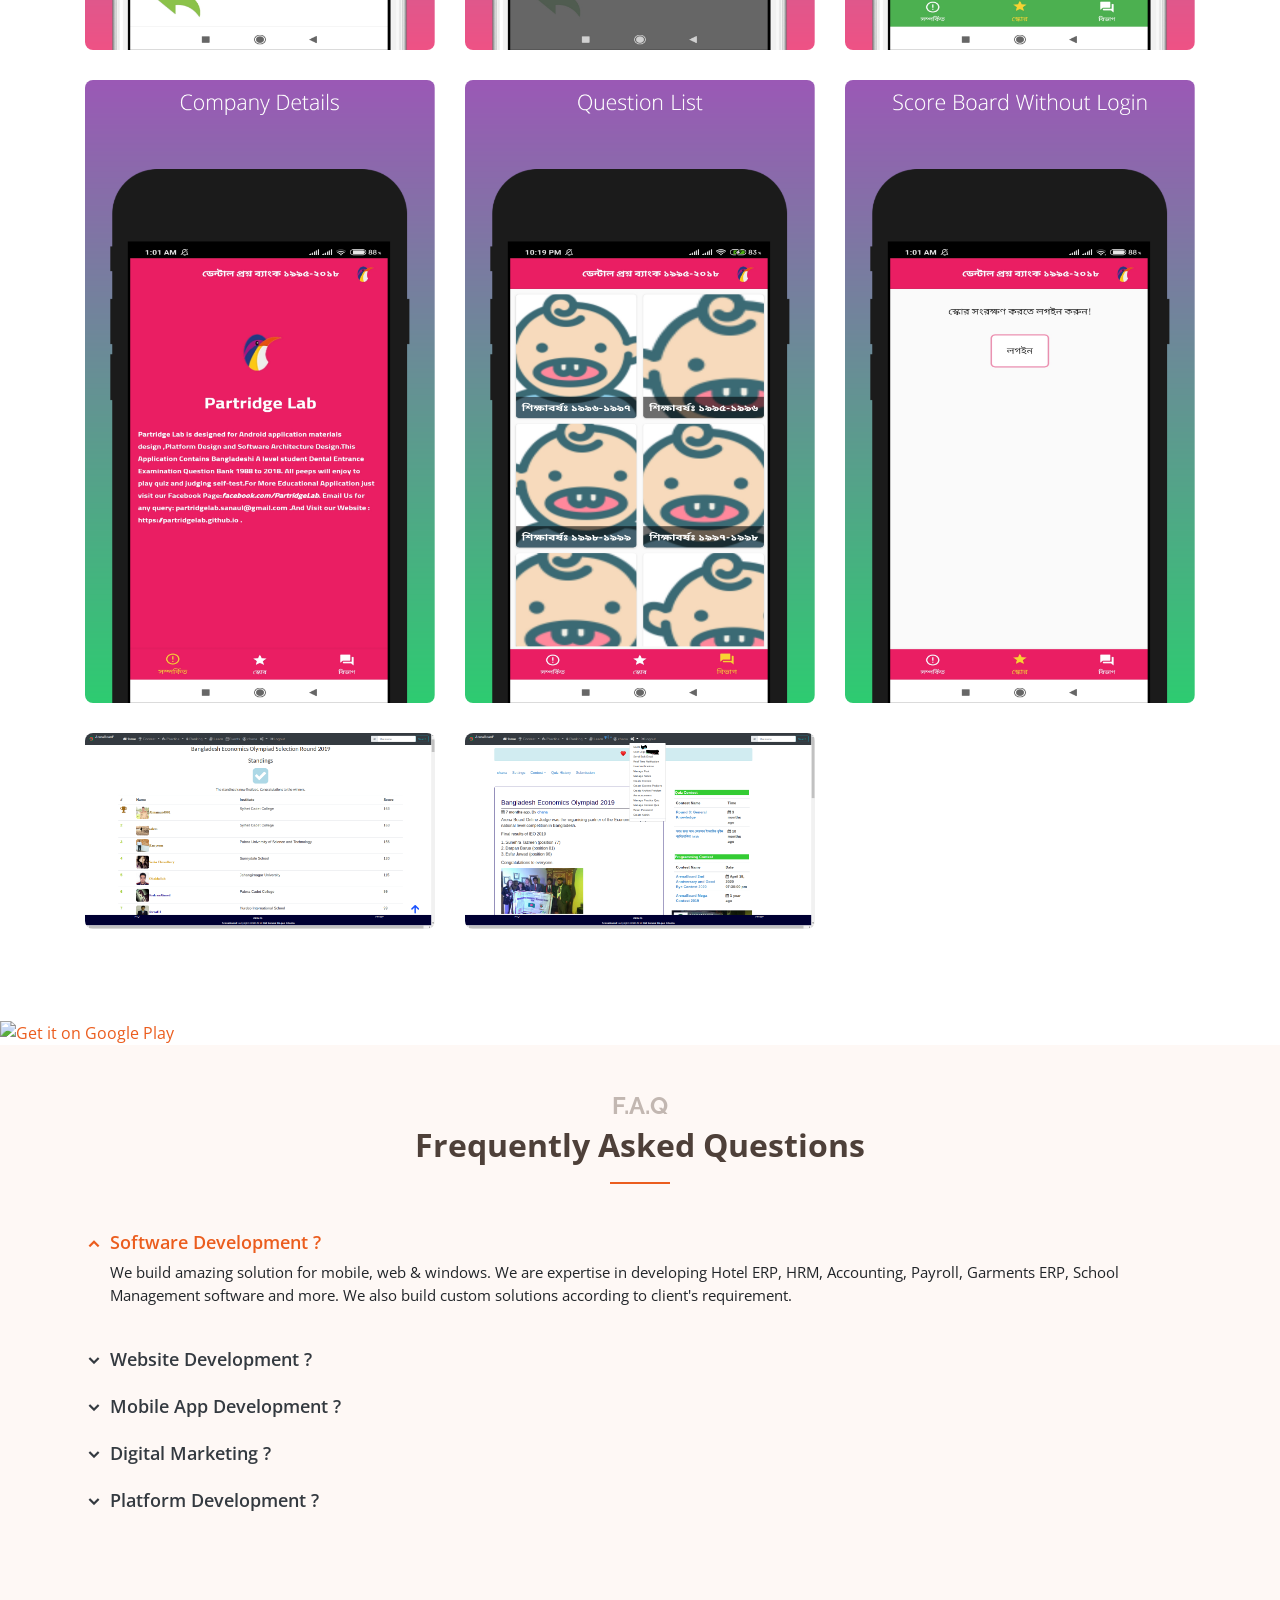
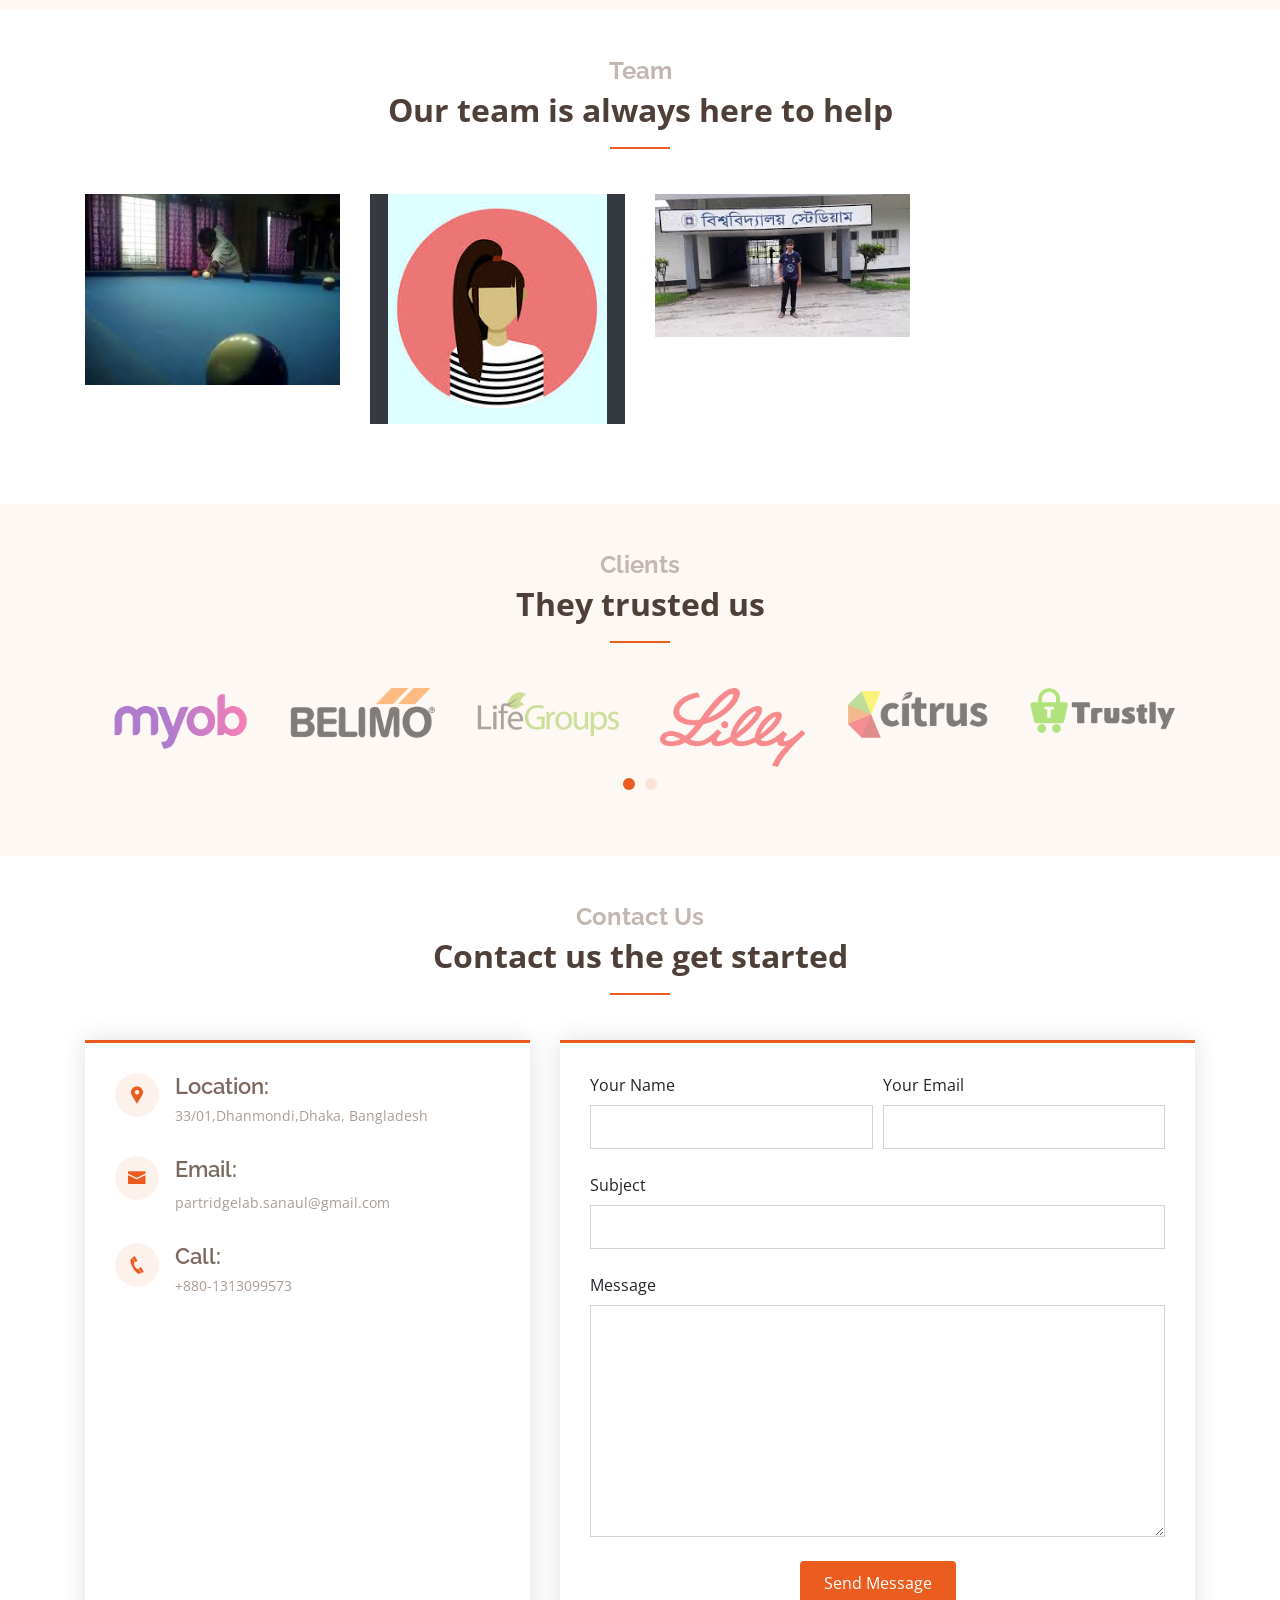
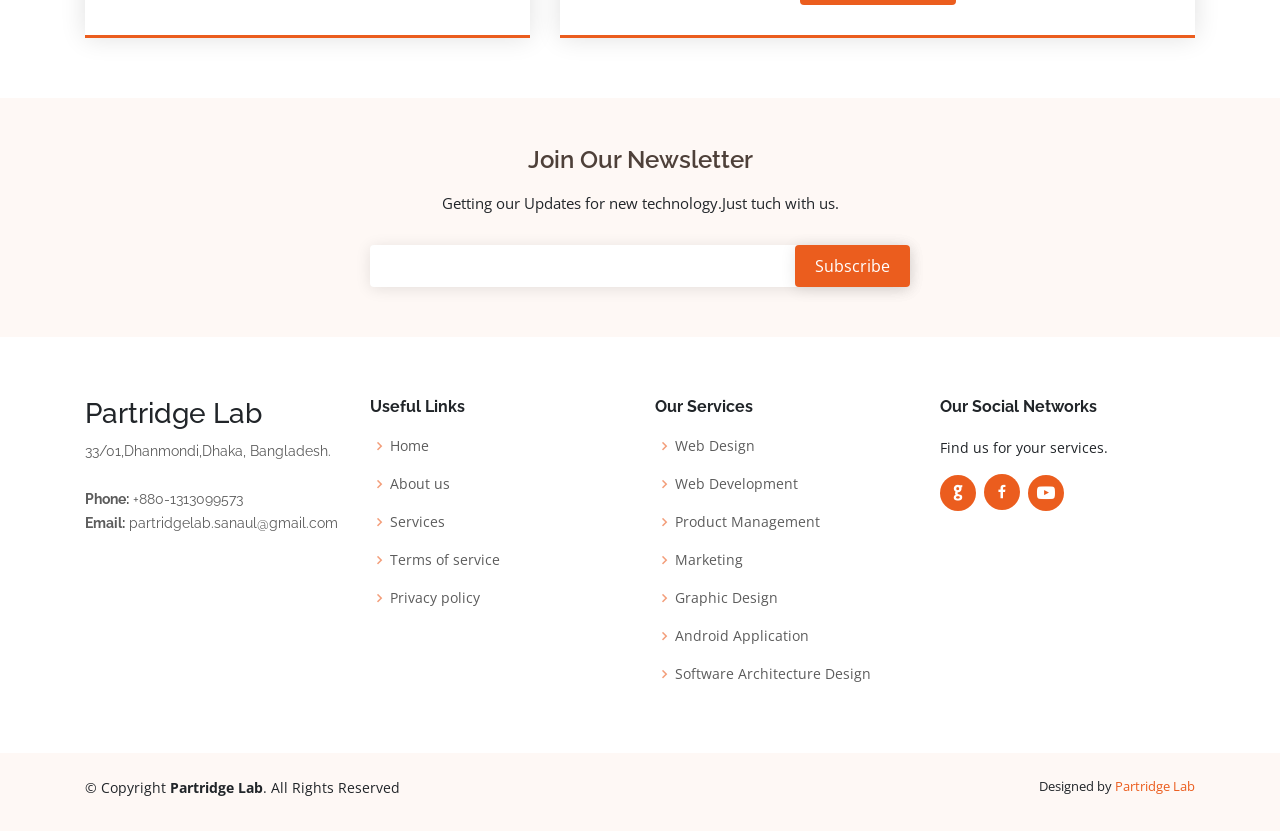
==== commit bf78f462: "Update index.html" ====
--- a/index.html
+++ b/index.html
@@ -626,10 +626,8 @@
 
           <div class="col-lg-3 col-md-6 footer-contact" data-aos="fade-up" data-aos-delay="100">
             <h3>Partridge Lab</h3>
-            <p>
-              201/15 Bank Colony Street <br>
-              Rajshahi, RAJ 6000<br>
-              Bangladesh <br><br>
+            <p>33/01,Dhanmondi,Dhaka, Bangladesh.
+             <br><br>
               <strong>Phone:</strong> +880-1313099573<br>
               <strong>Email:</strong> partridgelab.sanaul@gmail.com<br>
             </p>
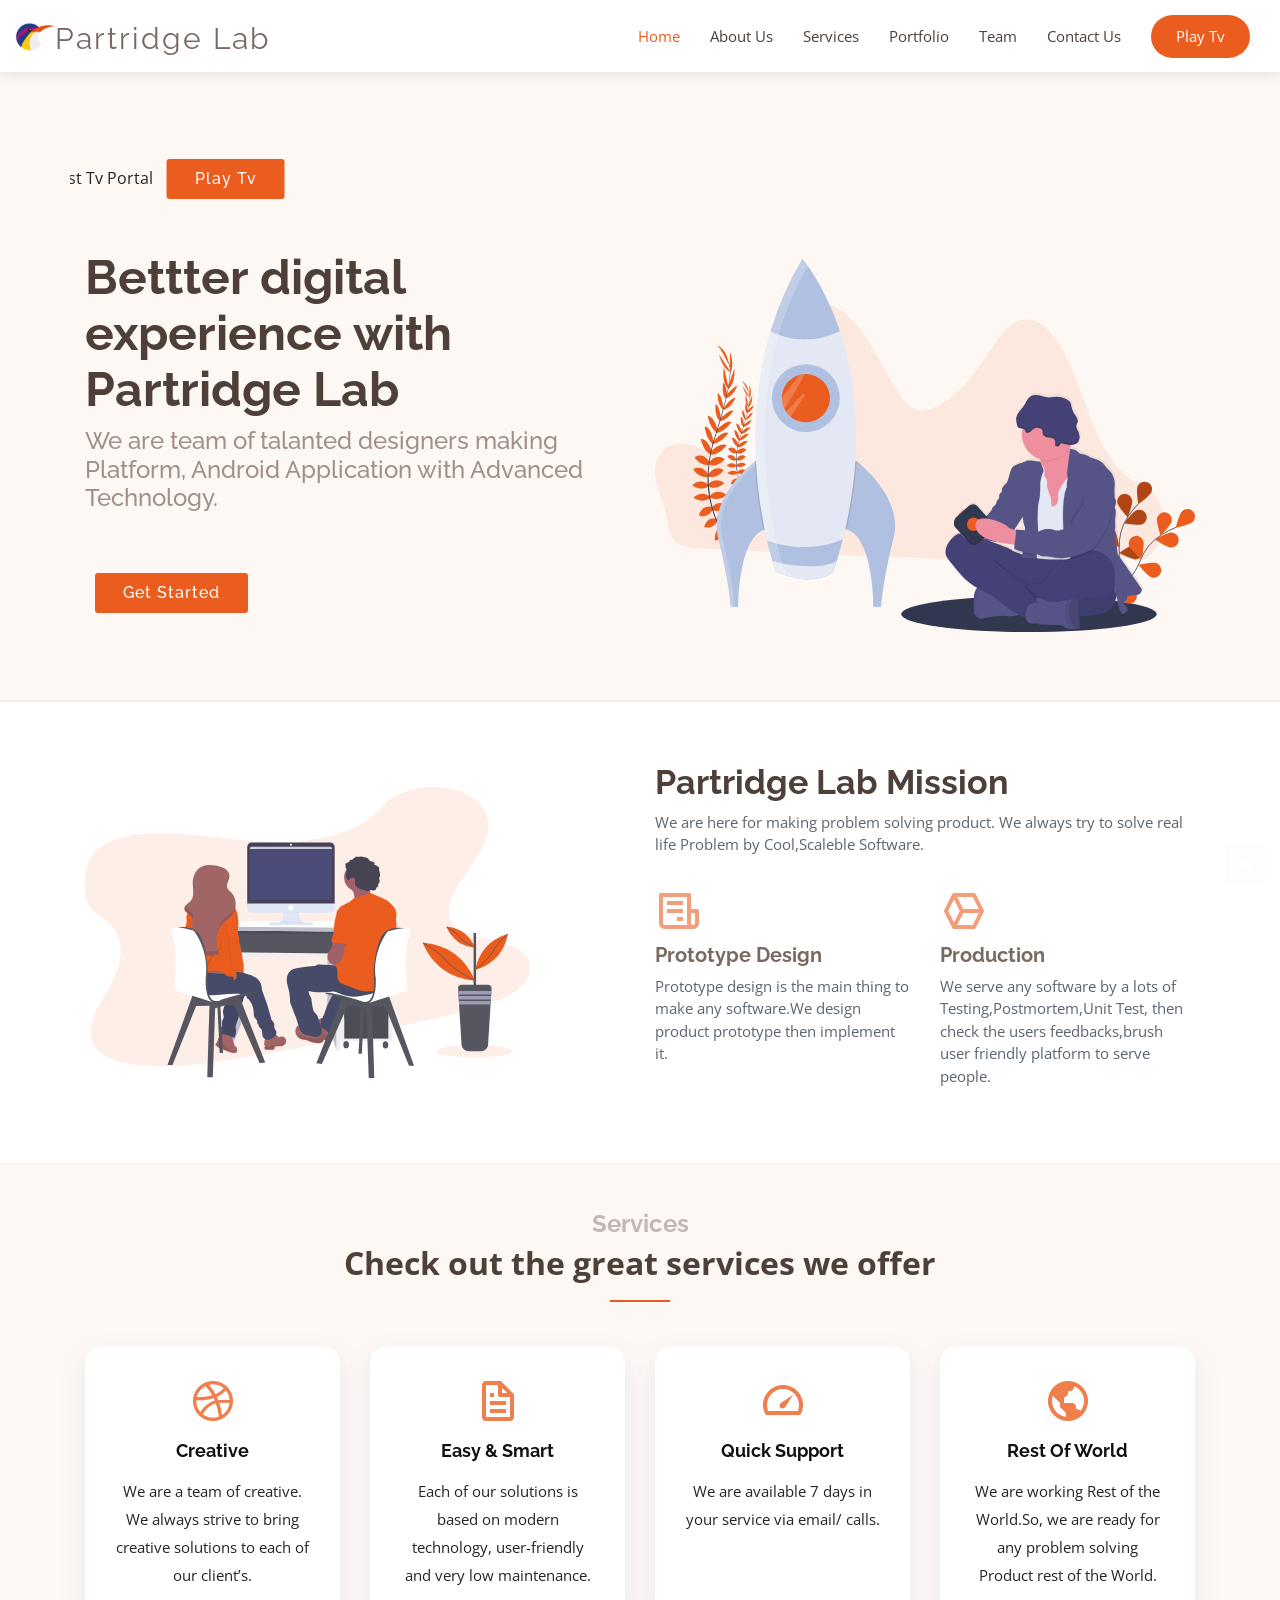
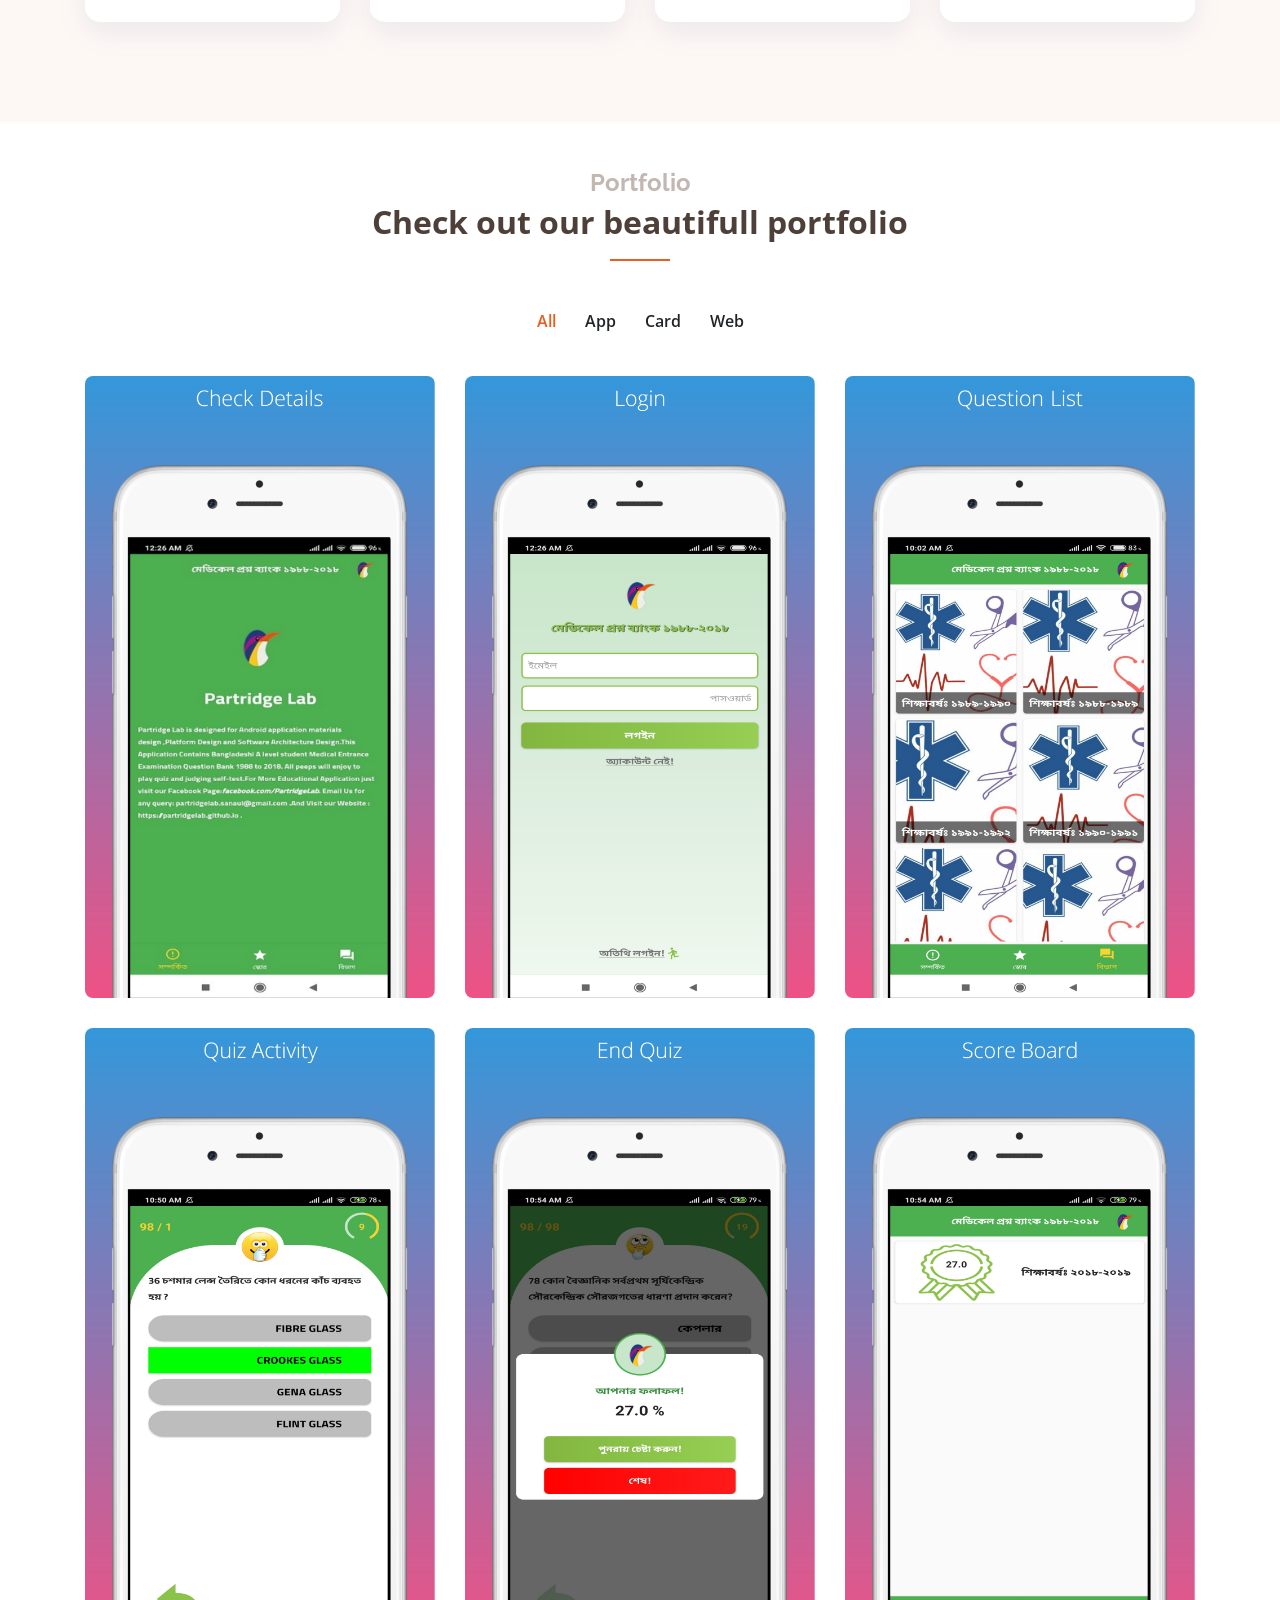
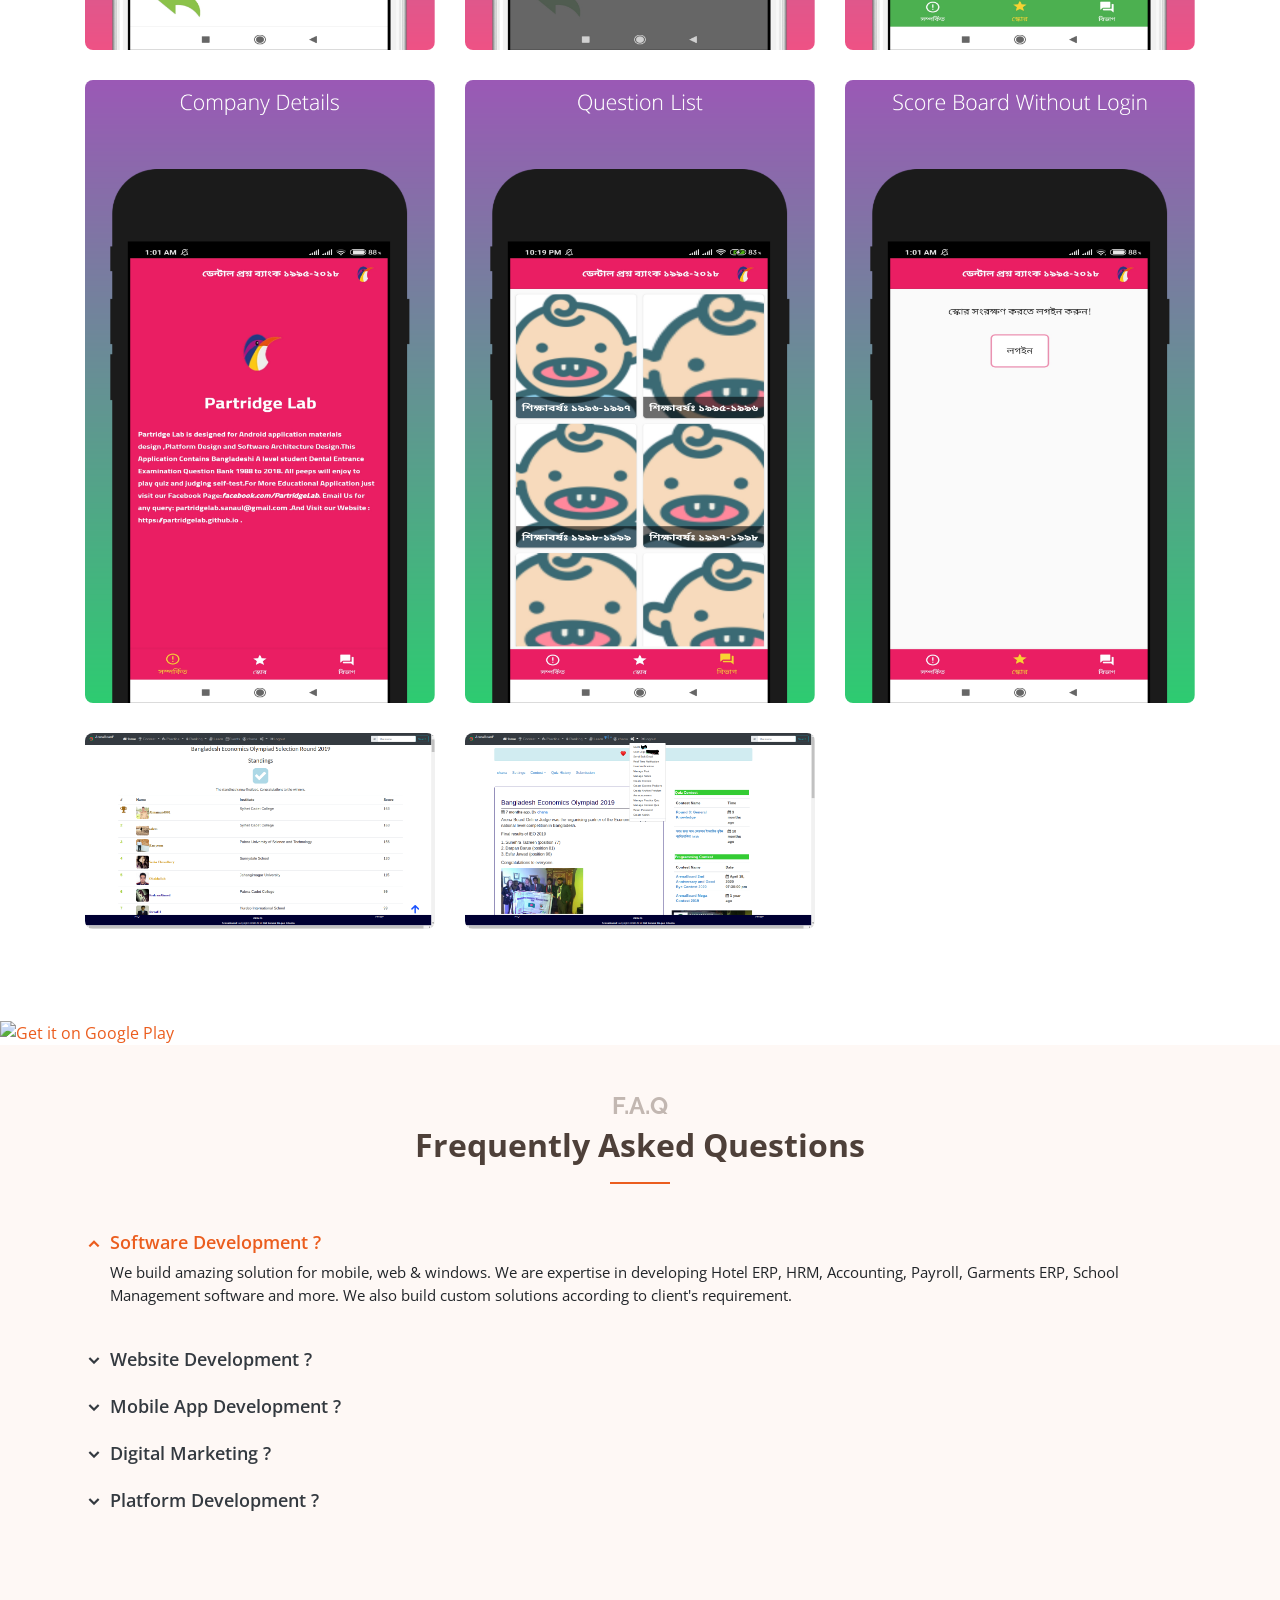
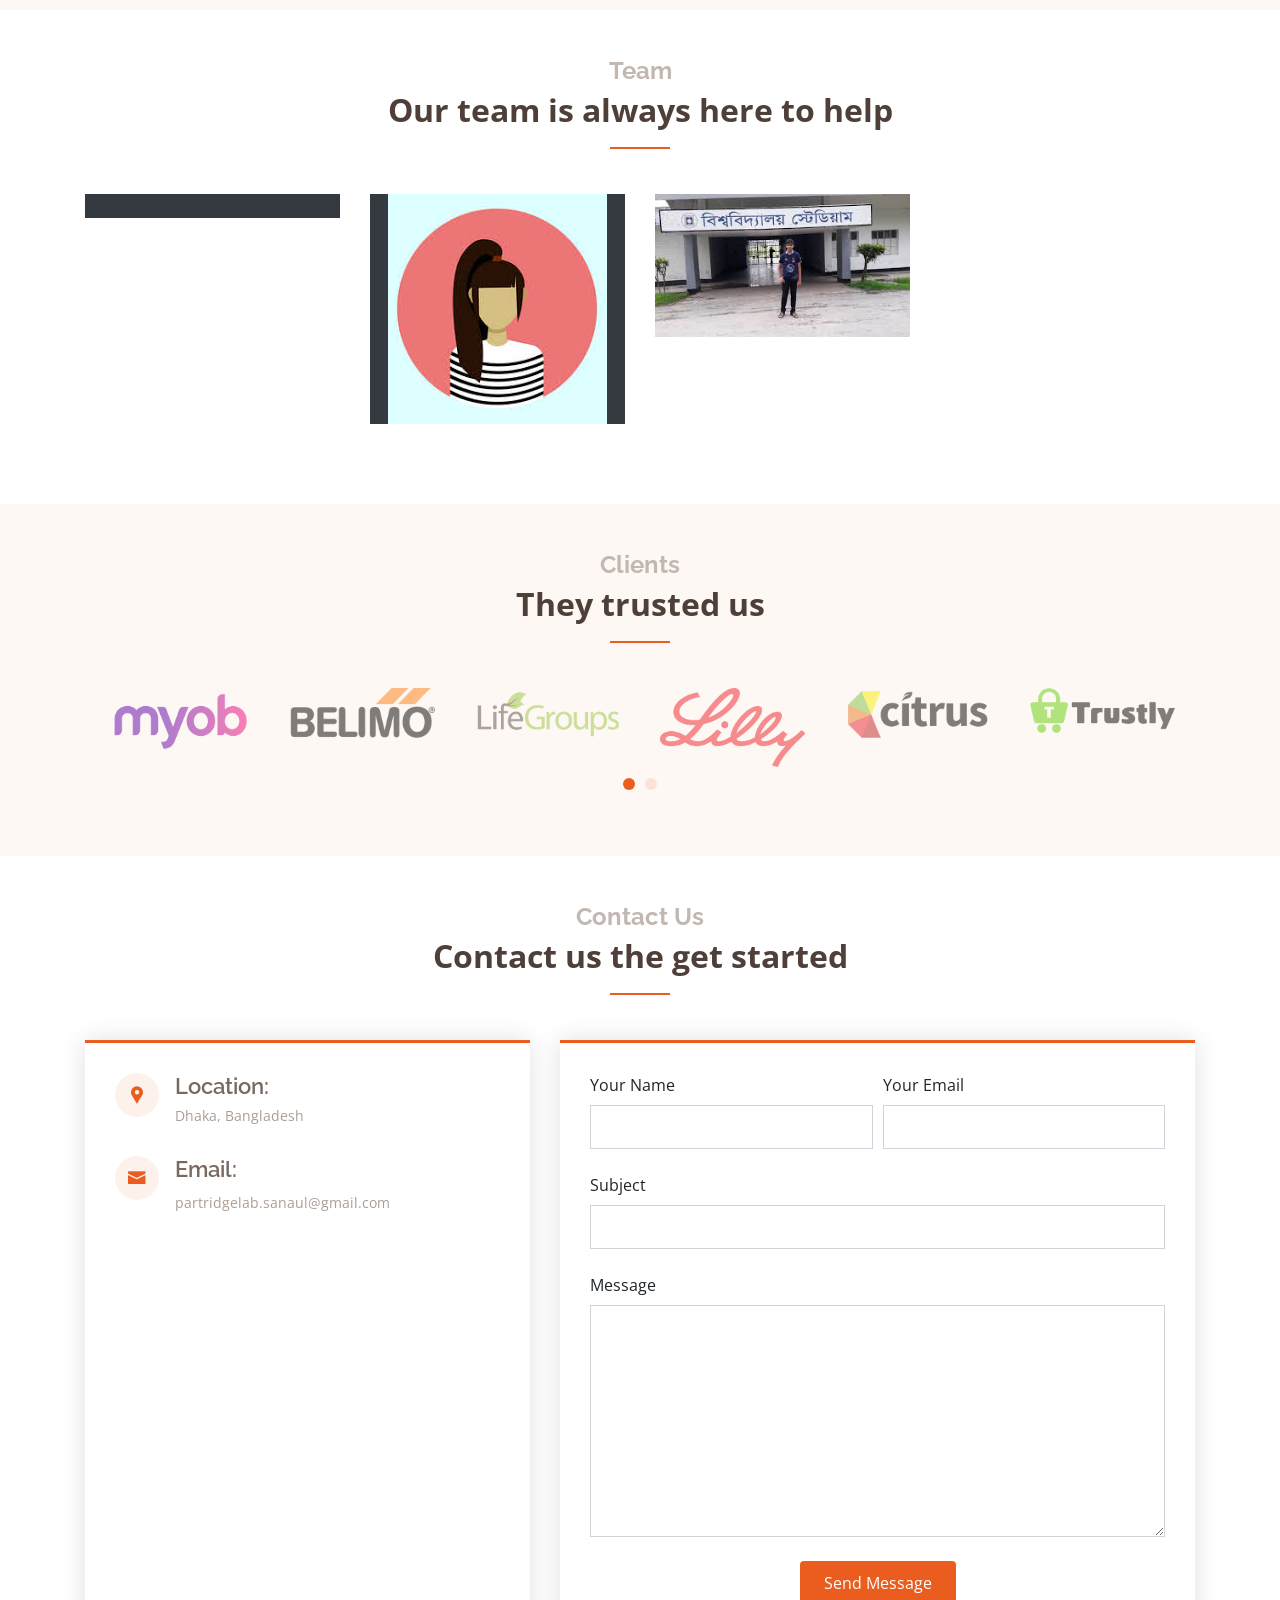
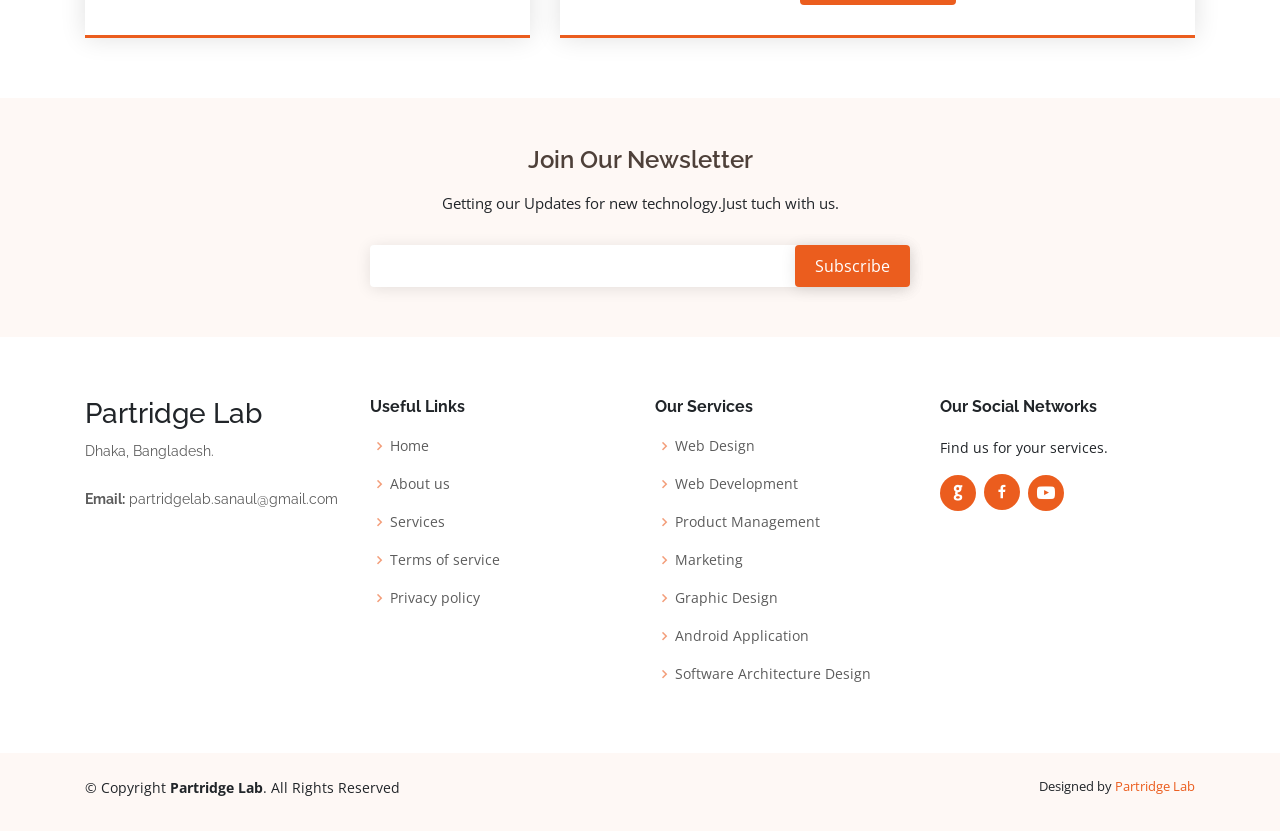
==== commit ff4d1cbc: "Update index.html" ====
--- a/index.html
+++ b/index.html
@@ -438,7 +438,7 @@
 
           <div class="col-xl-3 col-lg-4 col-md-6" data-aos="zoom-in" data-aos-delay="100">
             <div class="member">
-              <img src="assets/img/team/team-1.jpg" class="img-fluid" alt="">
+              <img src="" class="img-fluid" alt="">
               <div class="member-info">
                 <div class="member-info-content">
                   <h4>Md. Sanaul Haque Shanto</h4>
@@ -446,10 +446,7 @@
                 </div>
                 <div class="social">
                  <a href="mailto:ceo@arenaboard.net"><i class="icofont-email"></i></a>
-                 <a href="https://md-sanaul-haque-shanto.github.io"><i class="icofont-web"></i></a>
-                  <a href="https://www.facebook.com/10e18"><i class="icofont-facebook"></i></a>
-                  
-               <a href="https://github.com/md-sanaul-haque-shanto"><i class="icofont-github"></i></a>
+                 
                 </div>
               </div>
             </div>
@@ -540,7 +537,7 @@
               <div class="address">
                 <i class="icofont-google-map"></i>
                 <h4>Location:</h4>
-                <p>33/01,Dhanmondi,Dhaka, Bangladesh</p>
+                <p>Dhaka, Bangladesh</p>
               </div>
 
               <div class="email">
@@ -549,11 +546,11 @@
                 <p>partridgelab.sanaul@gmail.com</p>
               </div>
 
-              <div class="phone">
+             <!-- <div class="phone">
                 <i class="icofont-phone"></i>
                 <h4>Call:</h4>
                 <p>+880-1313099573</p>
-              </div>
+              </div>-->
 
 <!--<iframe src="https://www.google.com/maps/embed?pb=!4v1595340163925!6m8!1m7!1se7O00R6Dj9ADOmxf0nvzpQ!2m2!1d24.37975123119579!2d88.57784564224293!3f305.15158!4f0!5f0.7820865974627469" width="400" height="300" frameborder="0" style="border:0; width: 100%; height: 290px;" allowfullscreen></iframe>-->
 
@@ -626,9 +623,9 @@
 
           <div class="col-lg-3 col-md-6 footer-contact" data-aos="fade-up" data-aos-delay="100">
             <h3>Partridge Lab</h3>
-            <p>33/01,Dhanmondi,Dhaka, Bangladesh.
+            <p>Dhaka, Bangladesh.
              <br><br>
-              <strong>Phone:</strong> +880-1313099573<br>
+              <!--<strong>Phone:</strong> +880-1313099573<br>-->
               <strong>Email:</strong> partridgelab.sanaul@gmail.com<br>
             </p>
           </div>
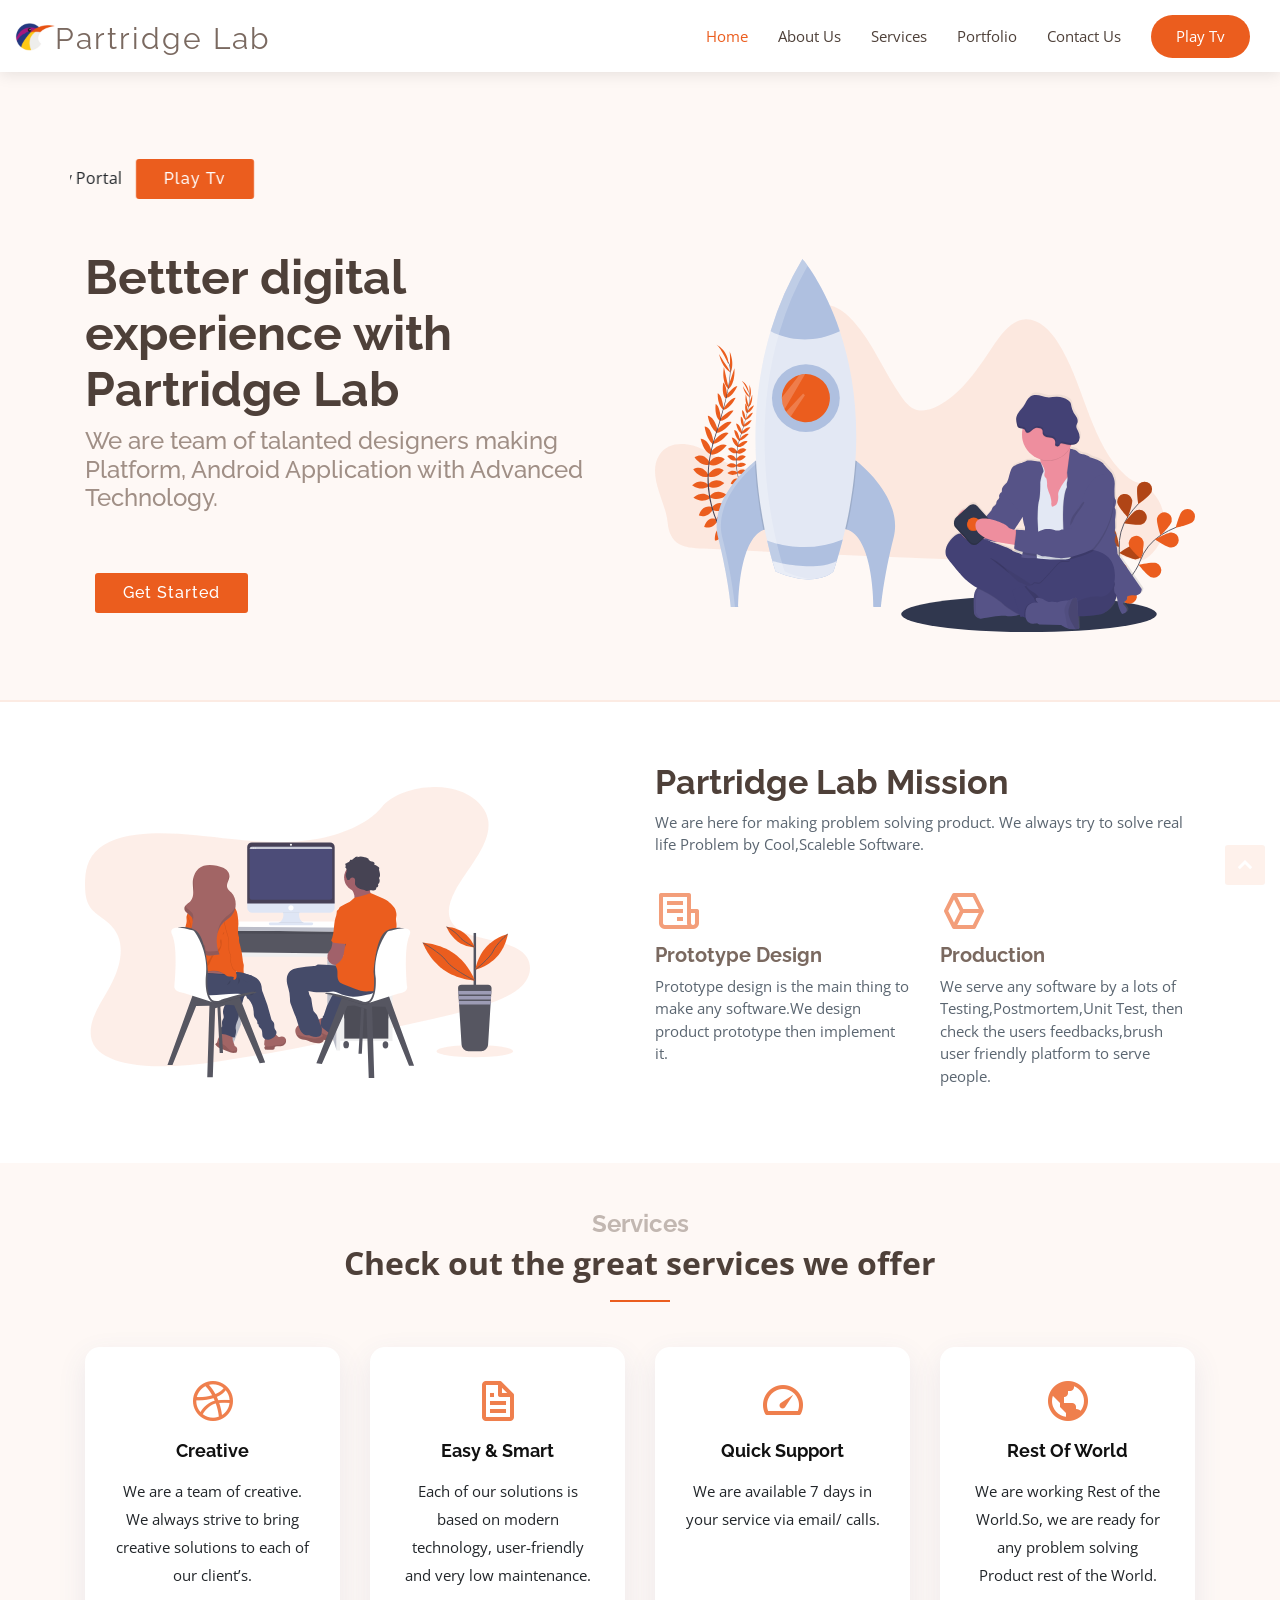
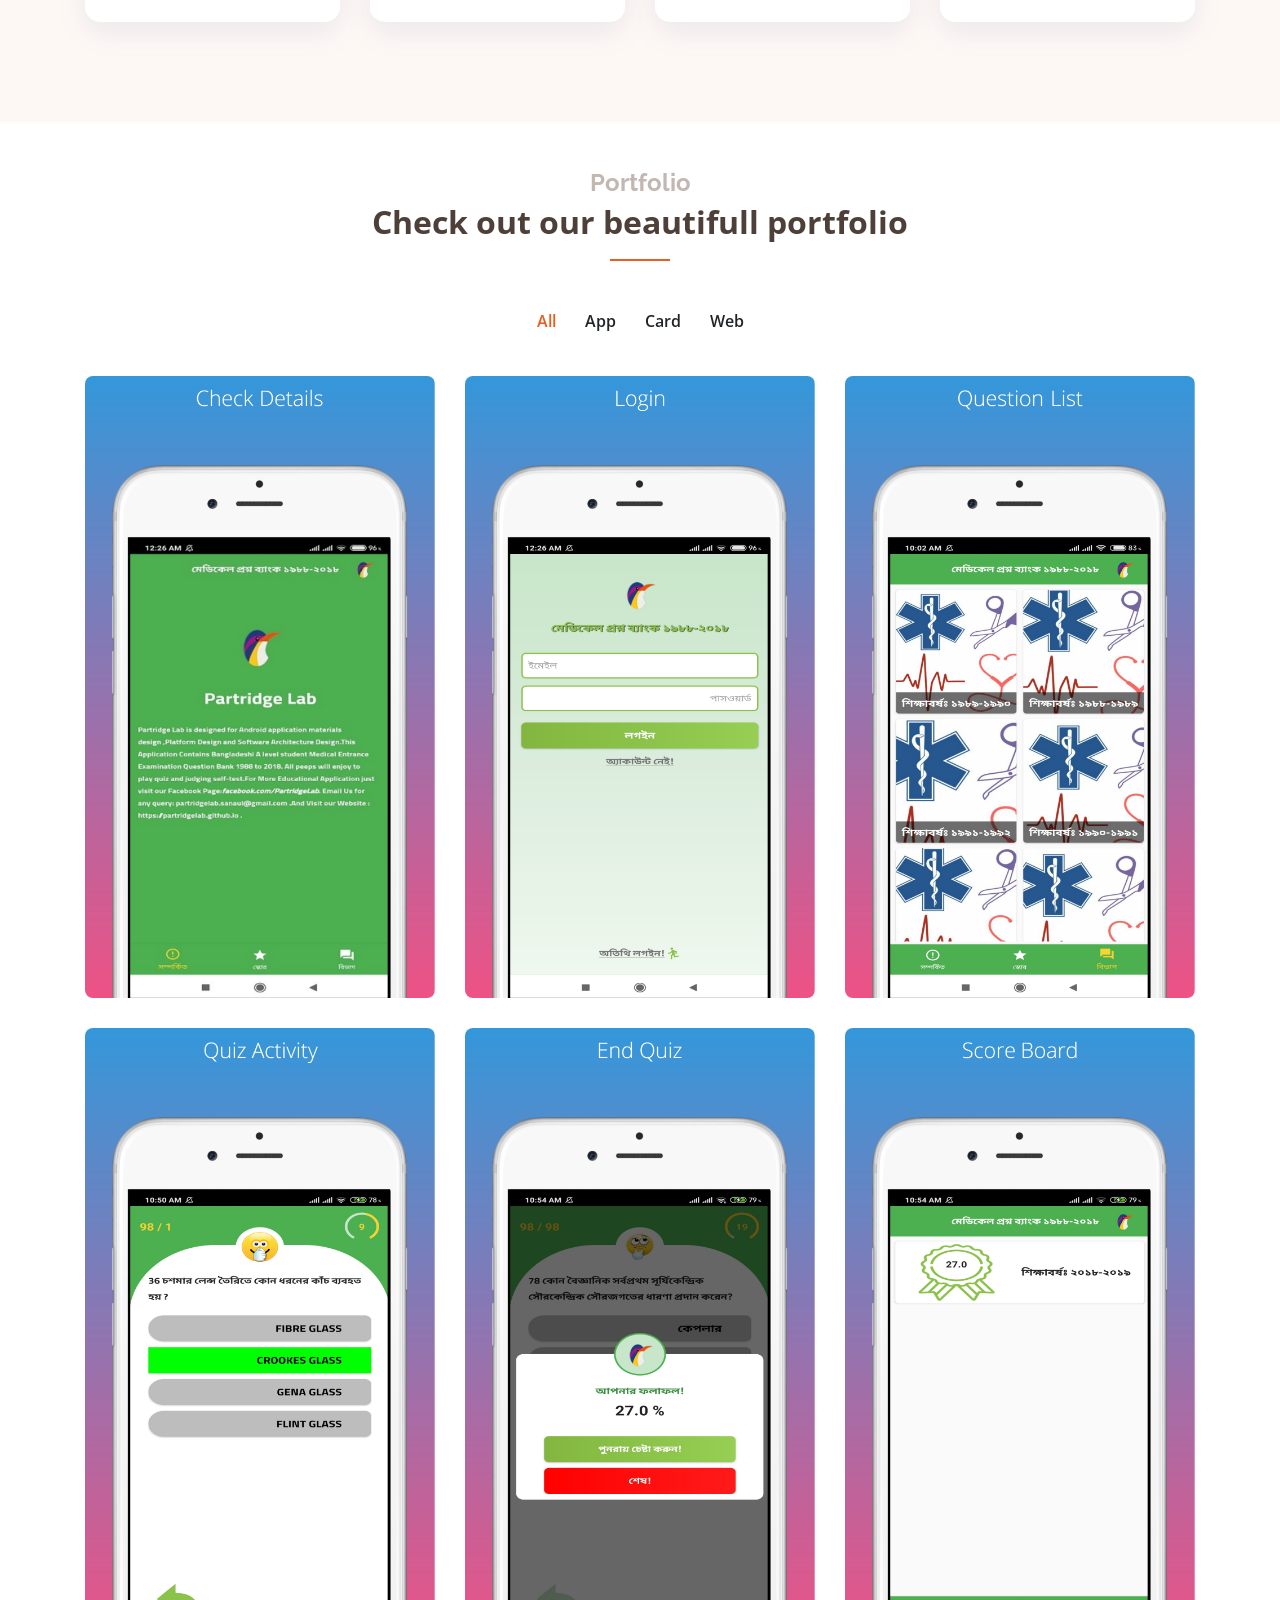
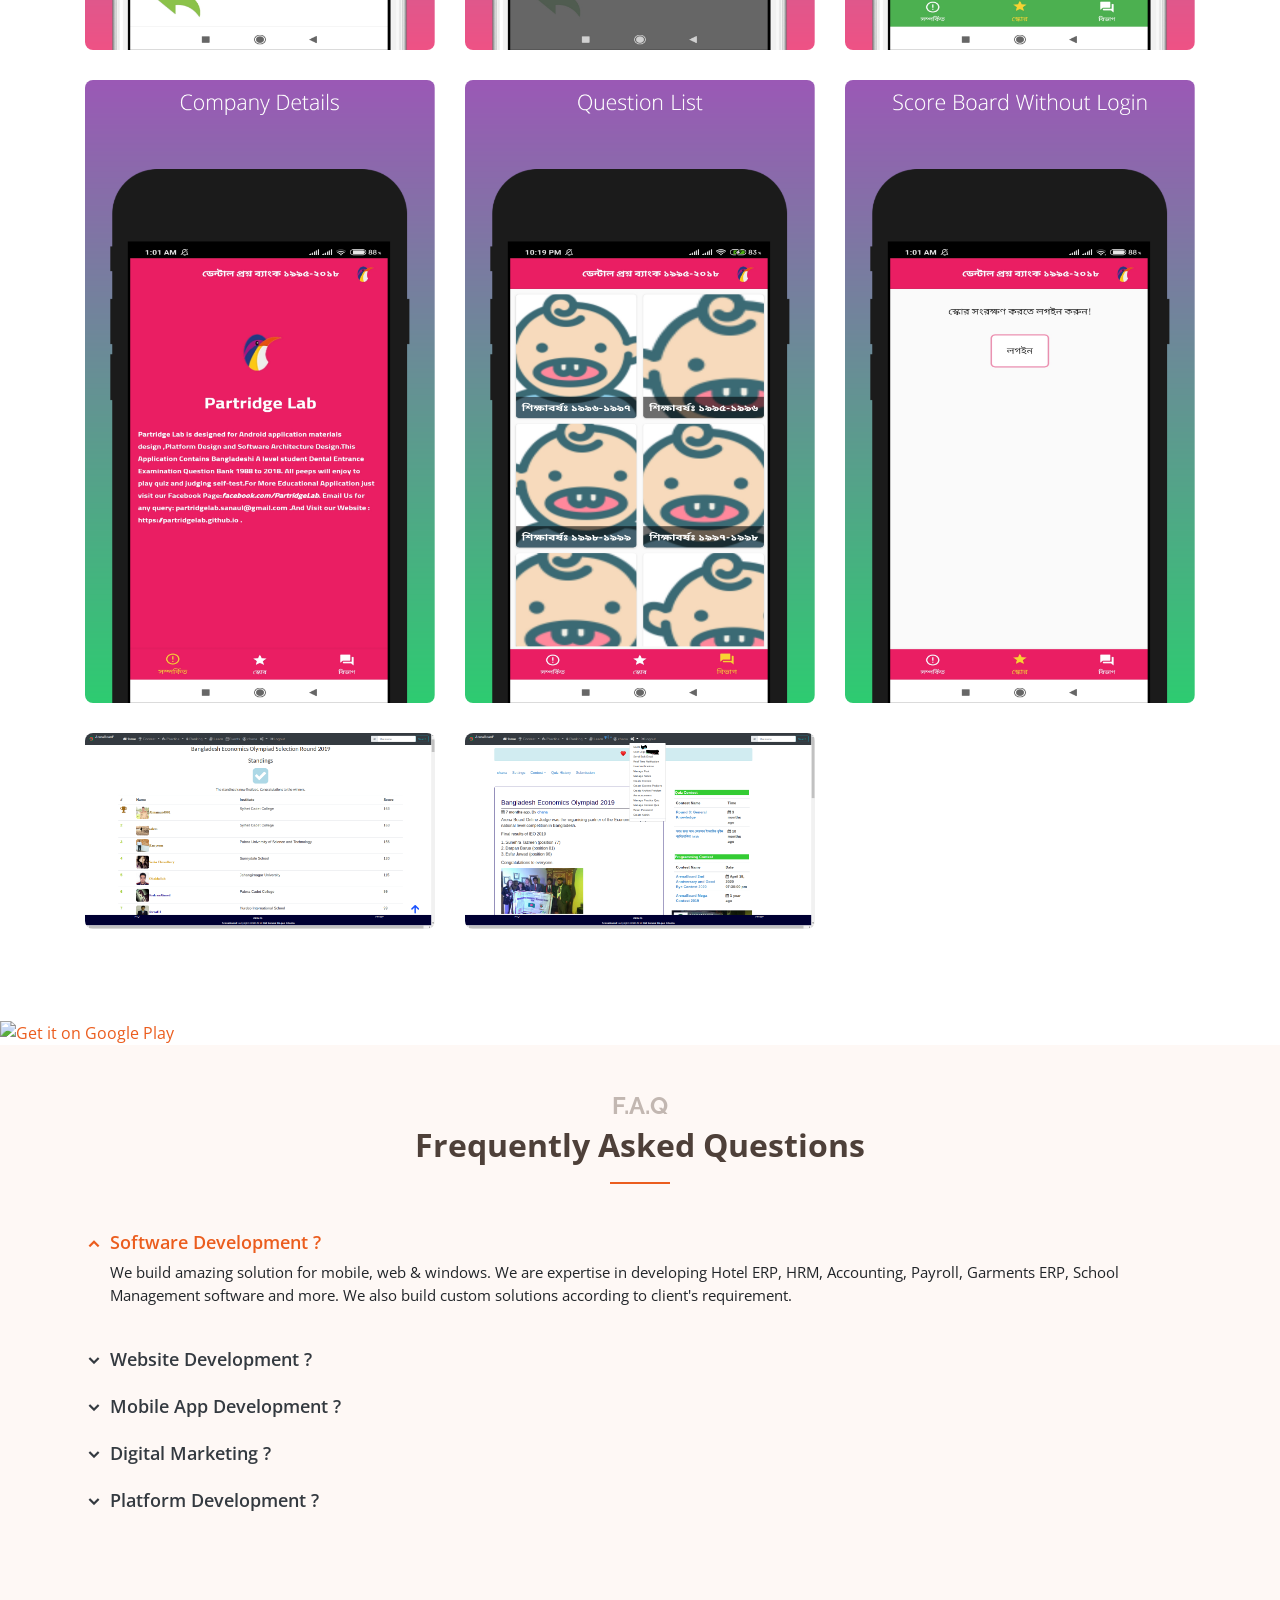
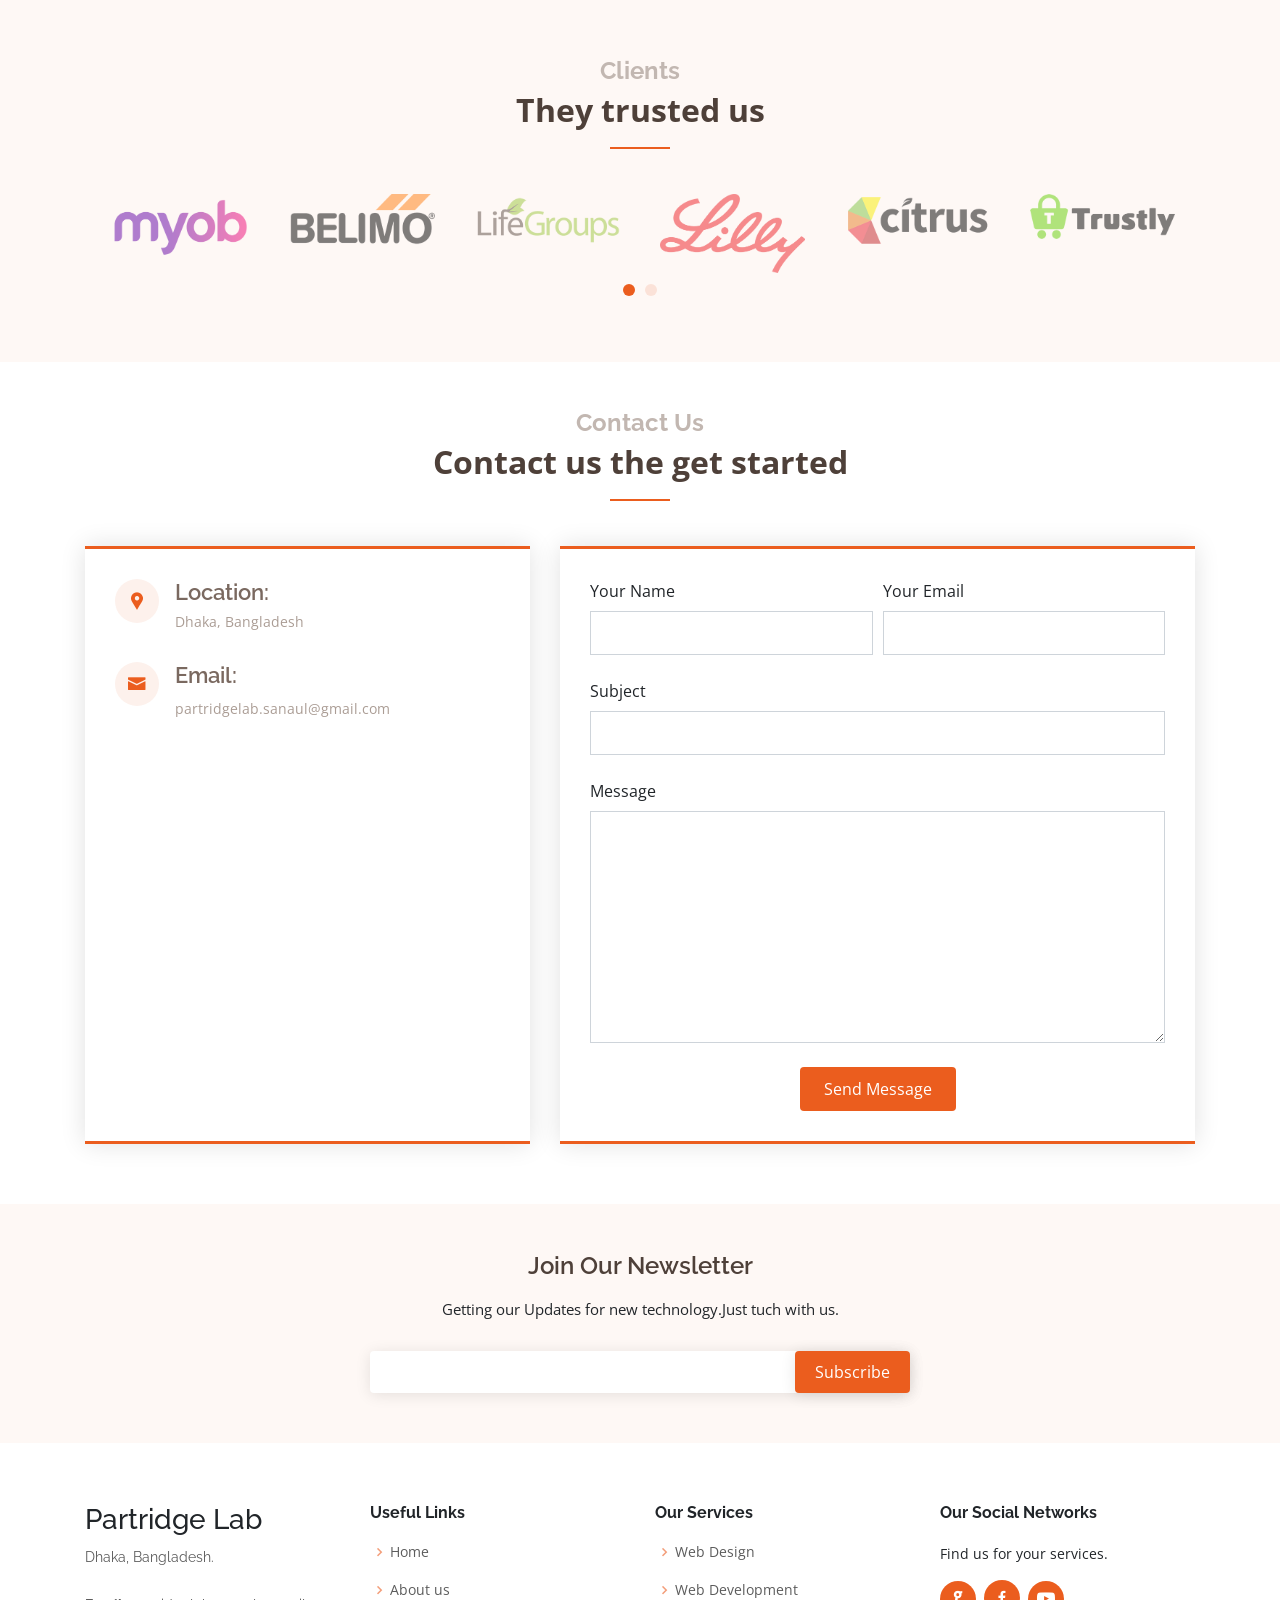
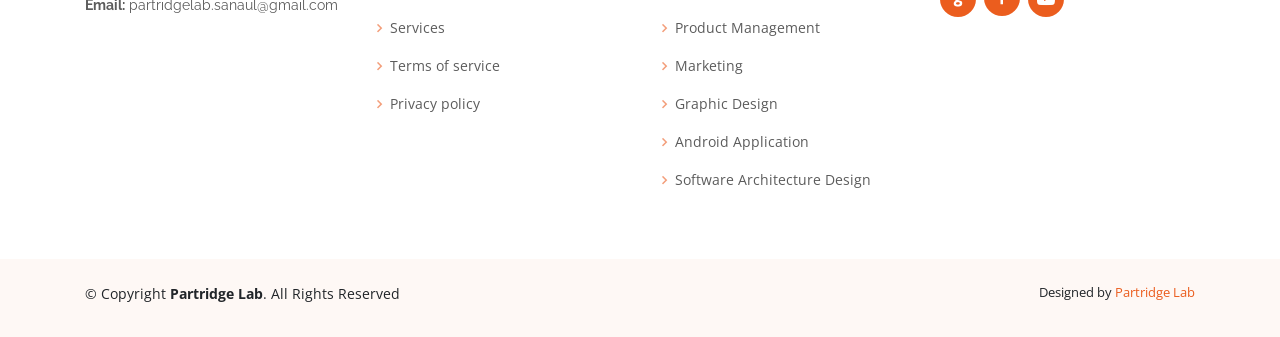
==== commit 7ffd9f5e: "Update index.html" ====
--- a/index.html
+++ b/index.html
@@ -65,7 +65,7 @@
           <li><a href="#about">About Us</a></li>
           <li><a href="#services">Services</a></li>
           <li><a href="#portfolio">Portfolio</a></li>
-          <li><a href="#team">Team</a></li>
+         <!-- <li><a href="#team">Team</a></li>-->
           <li><a href="#contact">Contact Us</a></li>
 
           <li class="get-started"><a href="https://partridgelab.github.io/playtv">Play Tv</a></li>
@@ -426,7 +426,7 @@
     </section><!-- End F.A.Q Section -->
 
     <!-- ======= Team Section ======= -->
-    <section id="team" class="team">
+   <!--  <section id="team" class="team">
       <div class="container">
 
         <div class="section-title" data-aos="fade-up">
@@ -496,7 +496,7 @@
         </div>
 
       </div>
-    </section><!-- End Team Section -->
+    </section>End Team Section -->
 
     <!-- ======= Clients Section ======= -->
     <section id="clients" class="clients section-bg">
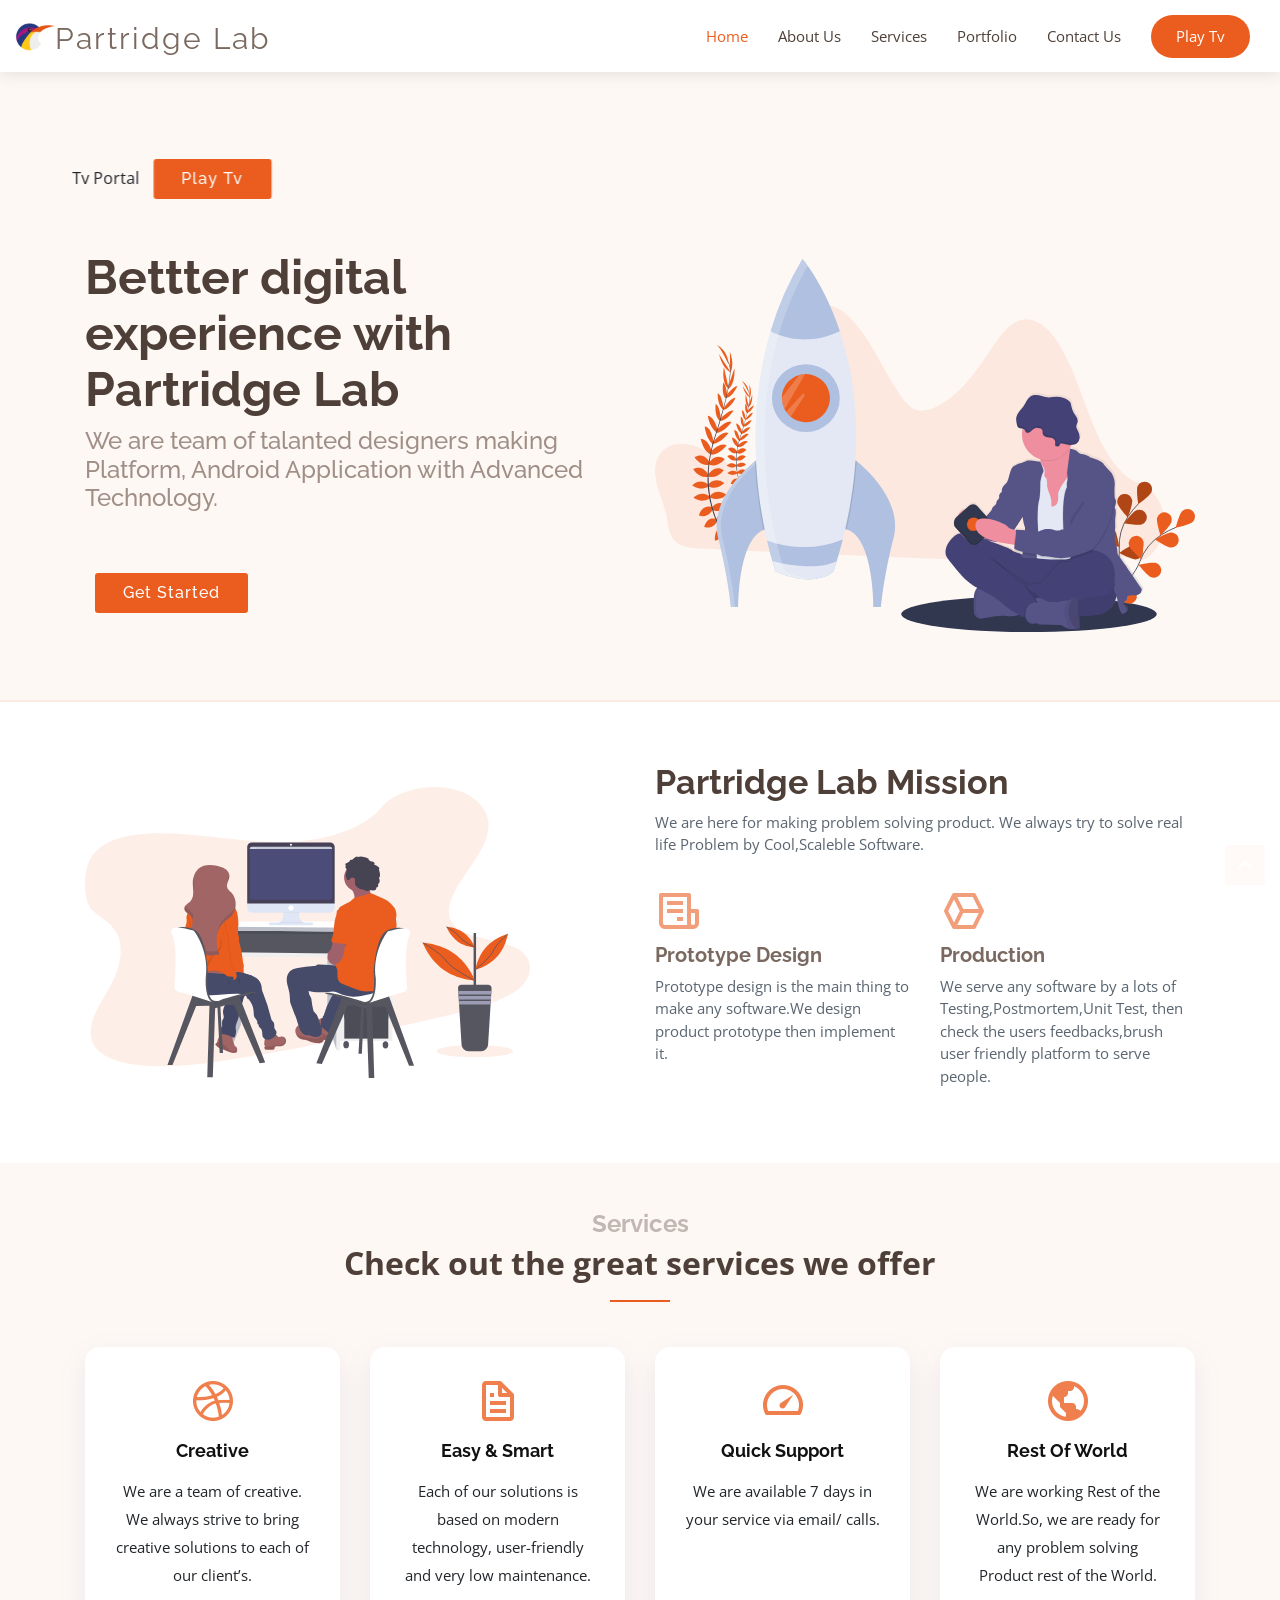
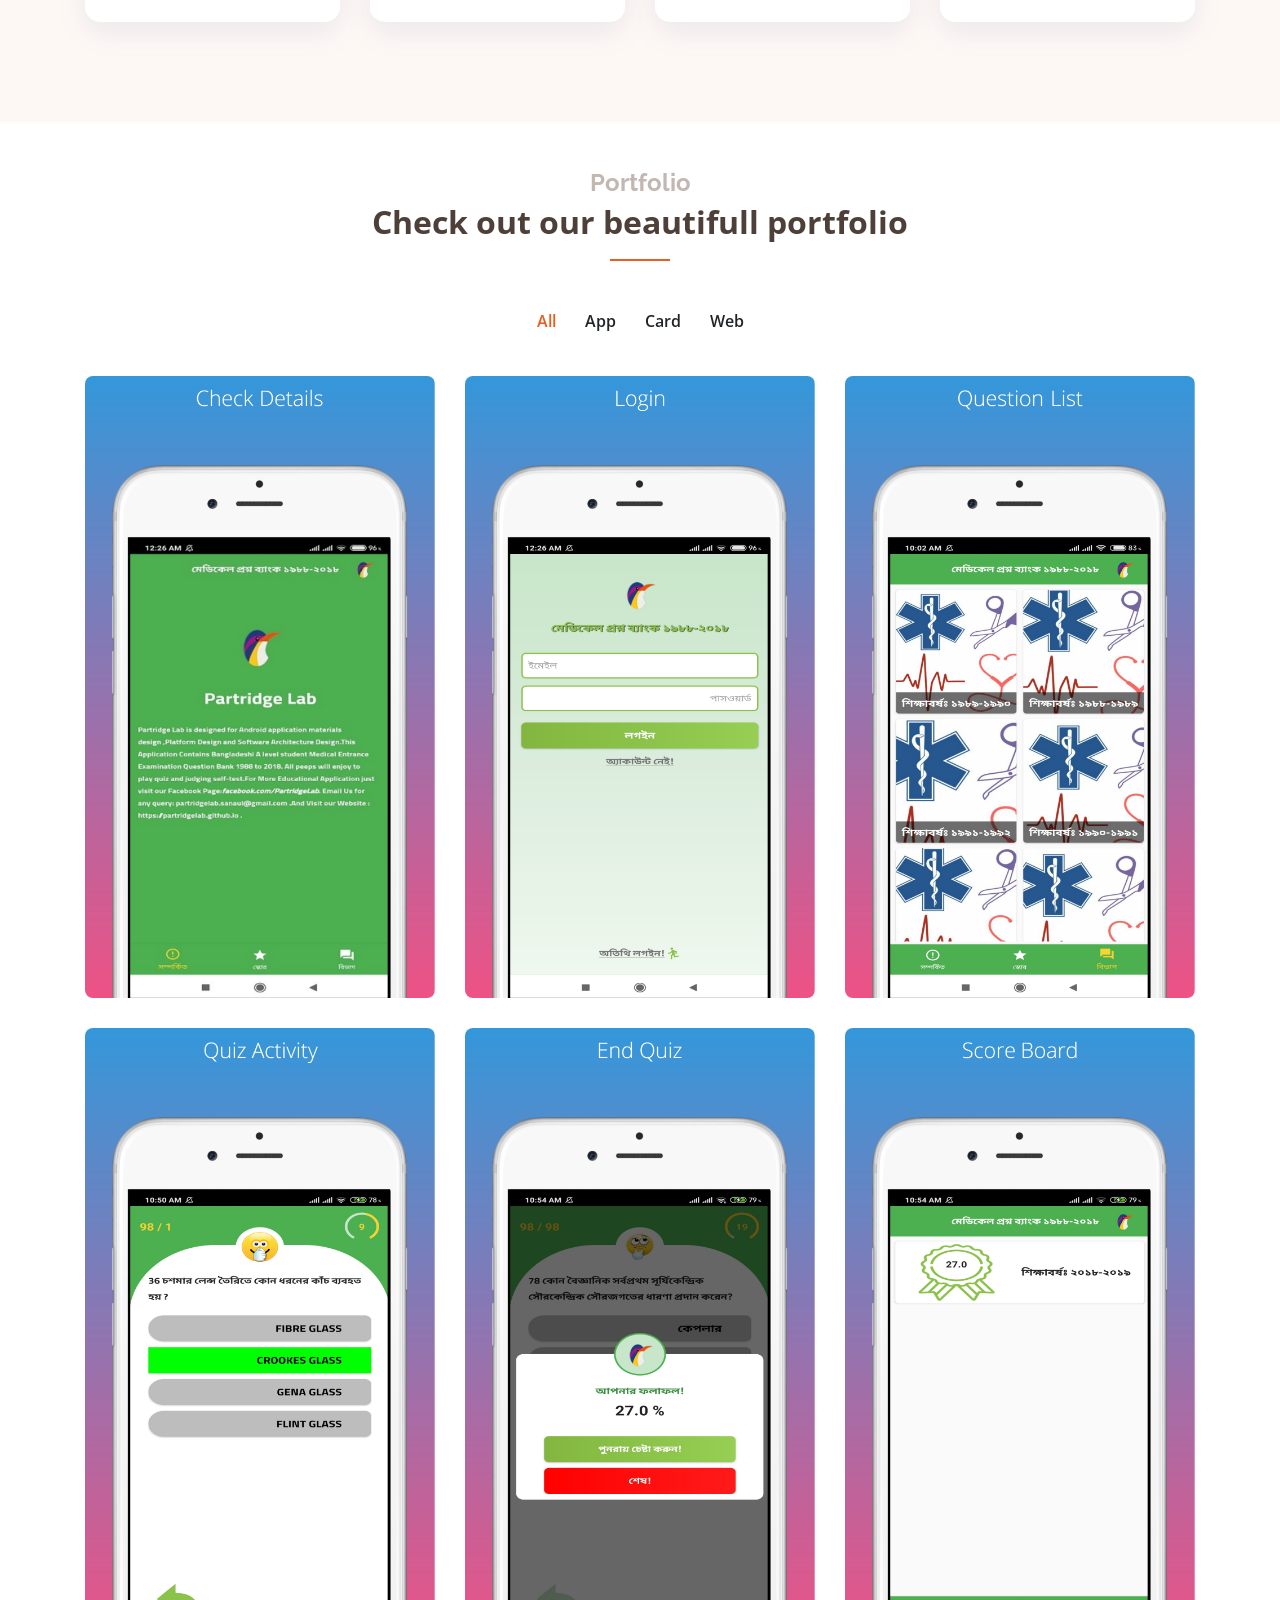
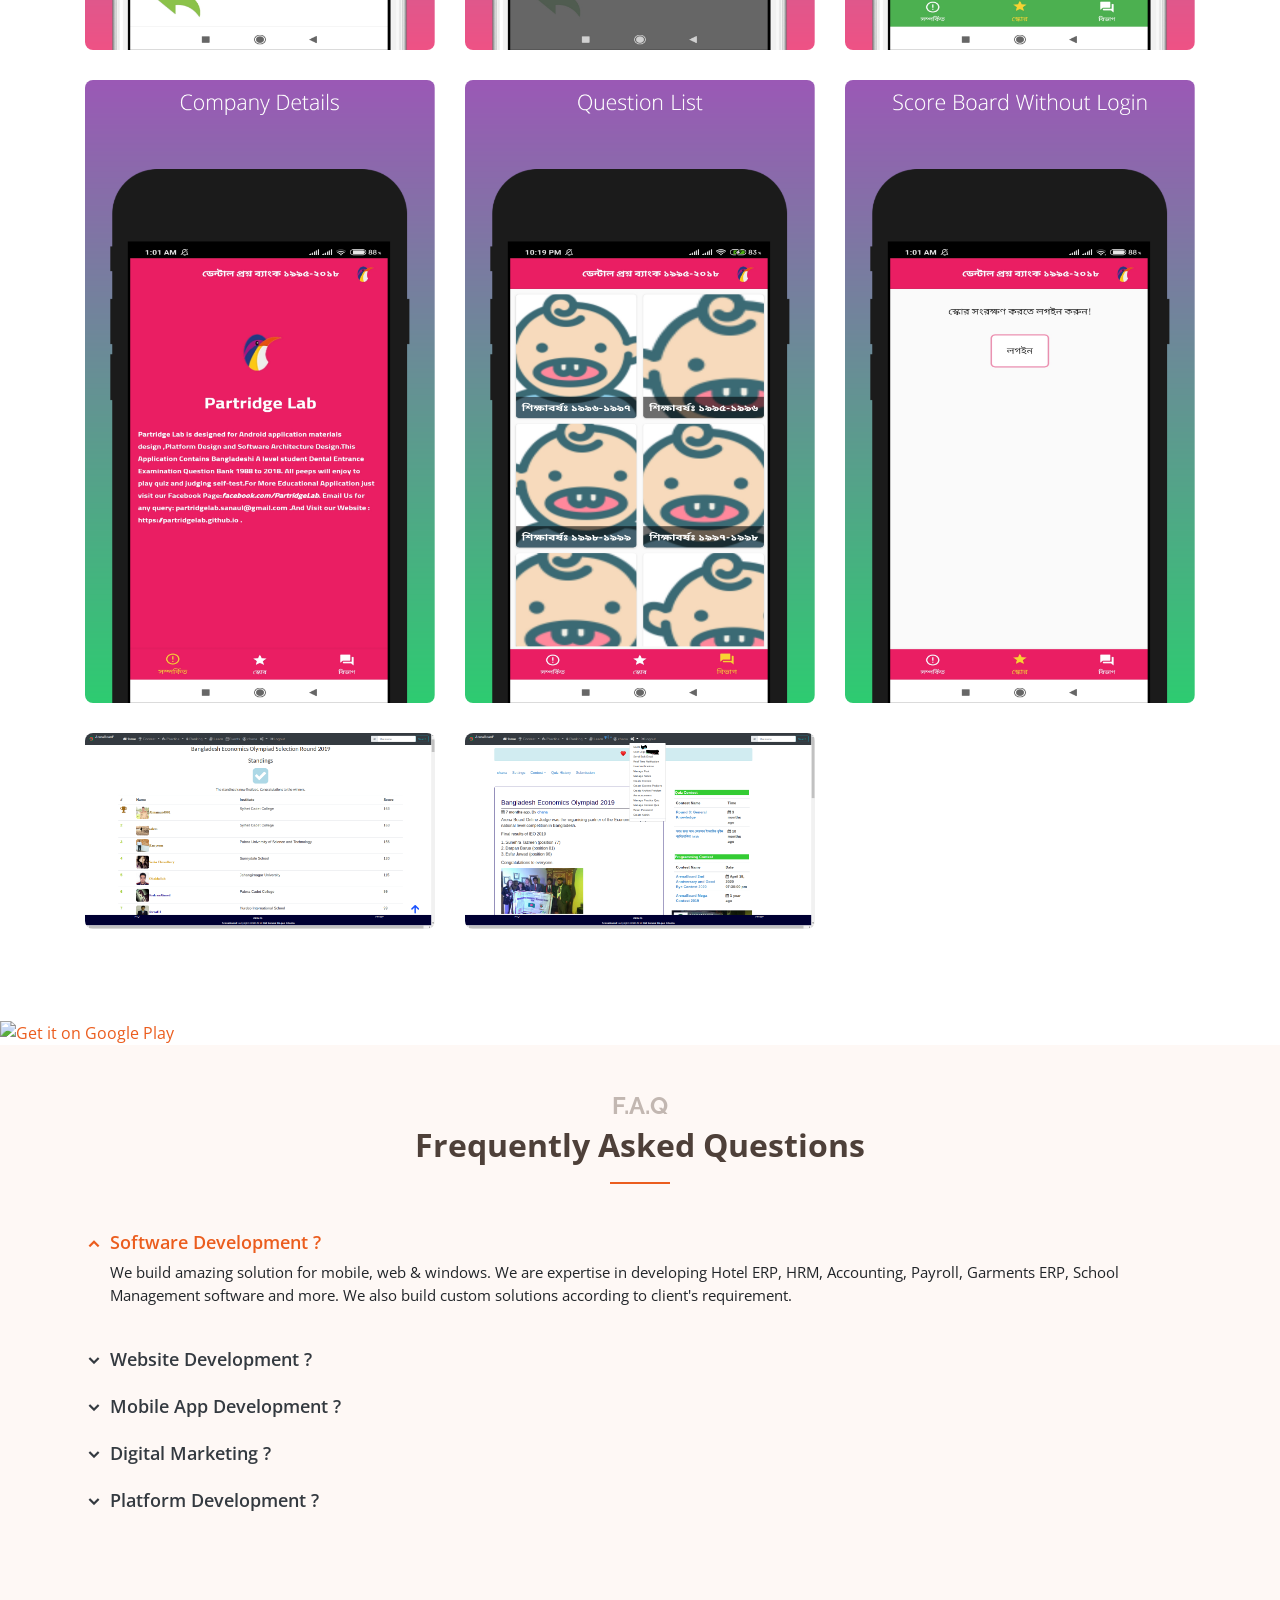
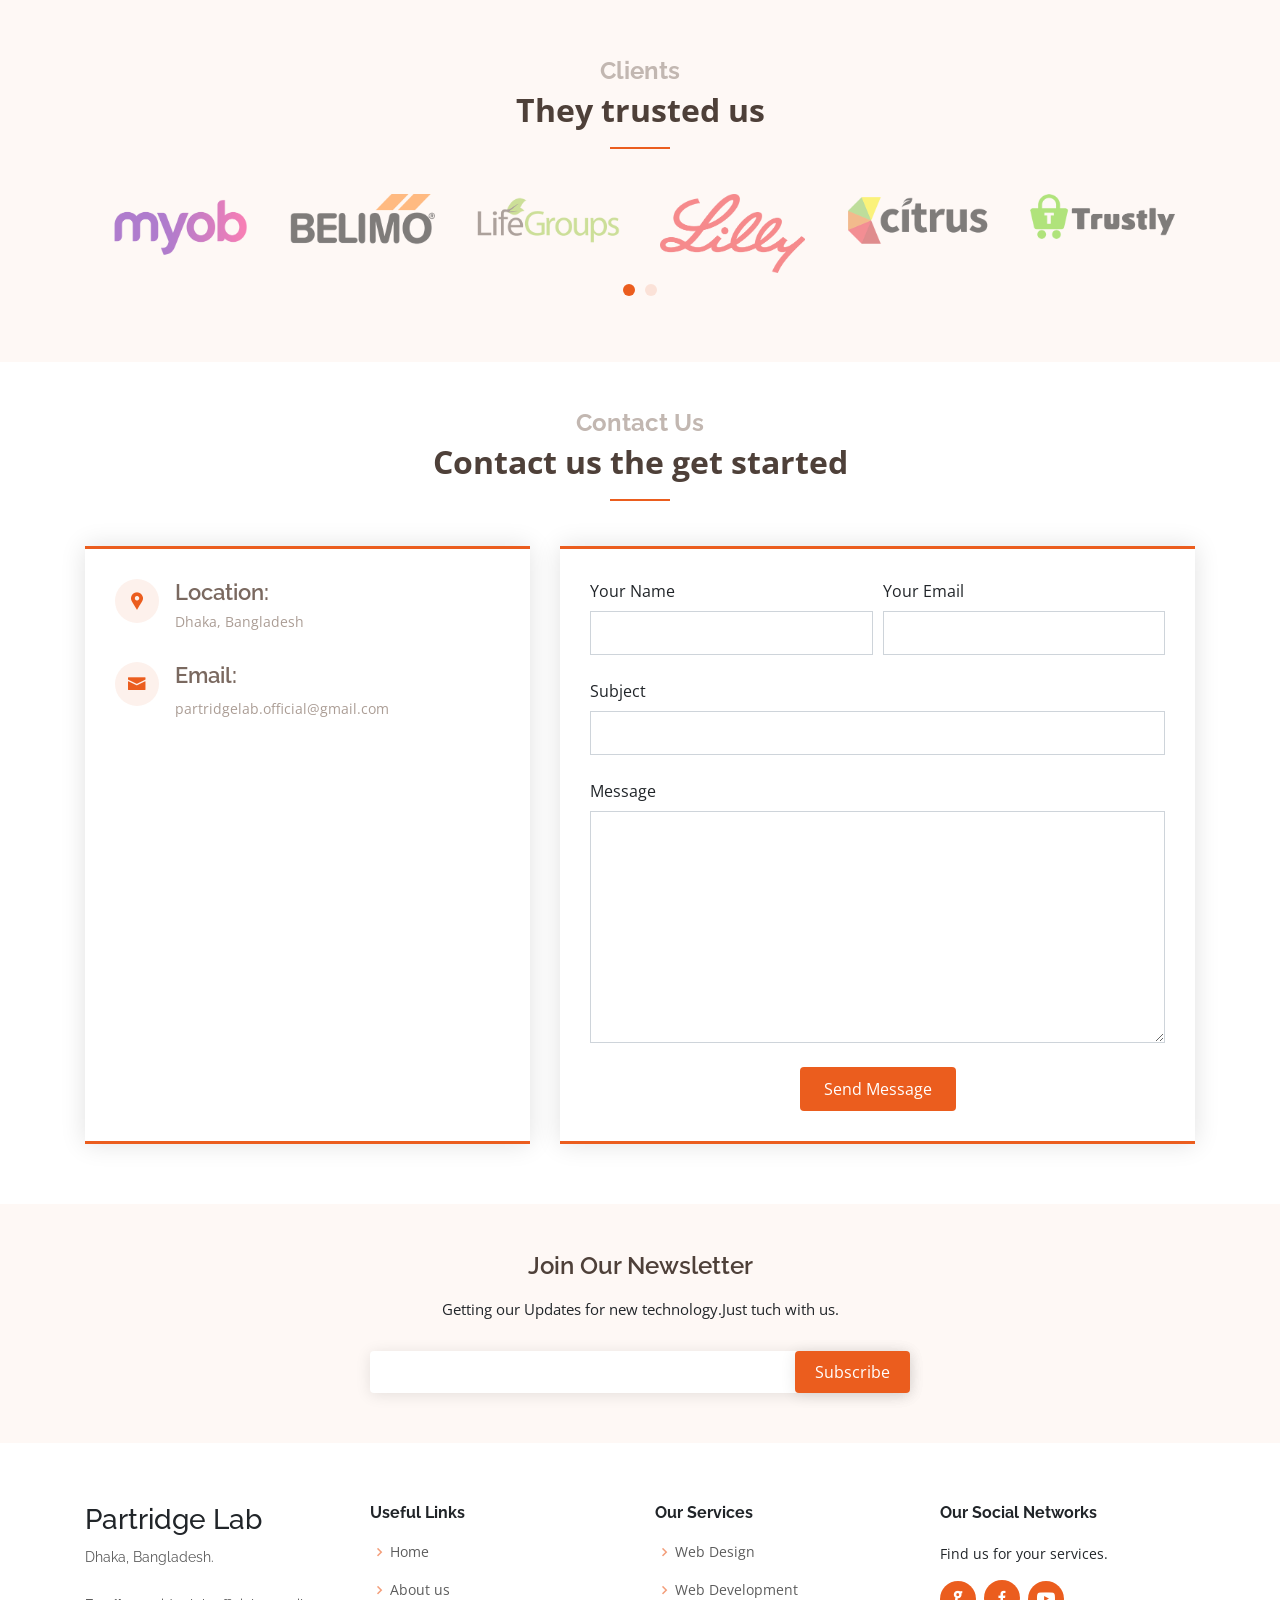
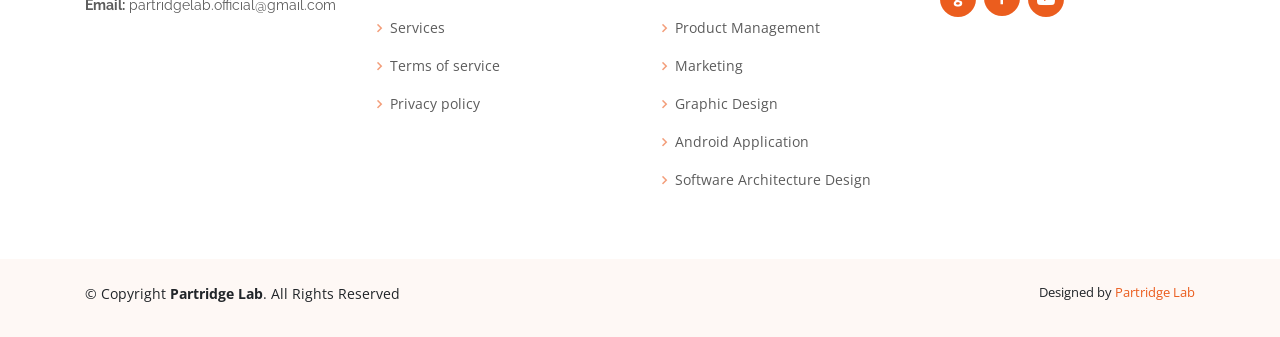
==== commit 38c20053: "Update index.html" ====
--- a/index.html
+++ b/index.html
@@ -7,7 +7,7 @@
 
   <title>Partridge Lab</title>
   <meta name="descriptison" content="Partridge Lab is Design for Problem Solving Product like: Platform Development,SOA Service,Prototype Design, Android & IOS Development.">
-  <meta name="keywords" content="Md.Sanul Haque Shanto,sanaul,haque,shanto,Rezia salma titir,rezia,salma,titir,srijon,kumar.srijon kumar,arenaboard,Partridge,Lab,Design,Problem Solving,Product,Platform,Platform Development,SOA Service,Prototype Design,Android,IOS Development,apps,software,application,Bangladesh,usa,Graphics,Go,python">
+  <meta name="keywords" content="Partridge,Lab,Design,Problem Solving,Product,Platform,Platform Development,SOA Service,Prototype Design,Android,IOS Development,apps,software,application,Bangladesh,usa,Graphics,Go,python">
 
   <!-- Favicons -->
 <link rel="apple-touch-icon" sizes="57x57" href="image/apple-icon-57x57.png">
@@ -543,7 +543,7 @@
               <div class="email">
                 <i class="icofont-envelope"></i>
                 <h4>Email:</h4>
-                <p>partridgelab.sanaul@gmail.com</p>
+                <p>partridgelab.official@gmail.com</p>
               </div>
 
              <!-- <div class="phone">
@@ -626,7 +626,7 @@
             <p>Dhaka, Bangladesh.
              <br><br>
               <!--<strong>Phone:</strong> +880-1313099573<br>-->
-              <strong>Email:</strong> partridgelab.sanaul@gmail.com<br>
+              <strong>Email:</strong> partridgelab.official@gmail.com<br>
             </p>
           </div>
 
